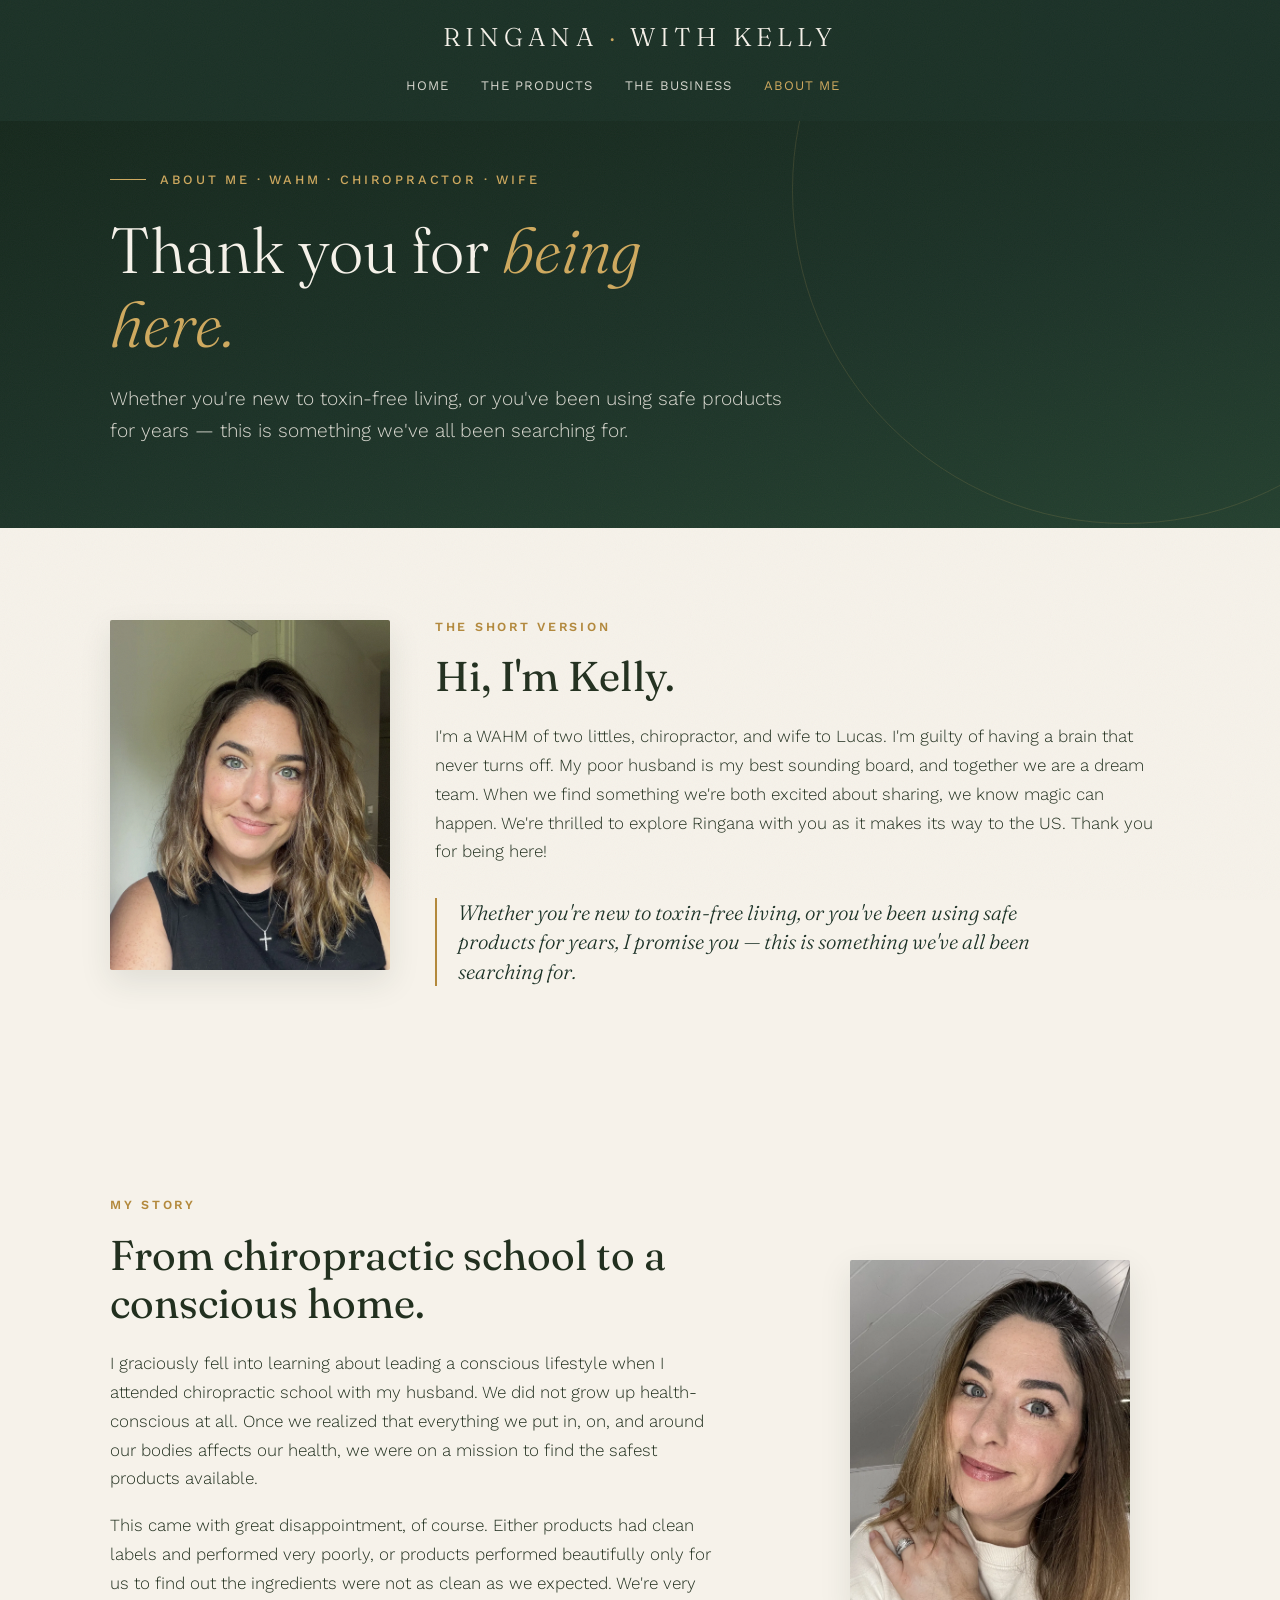
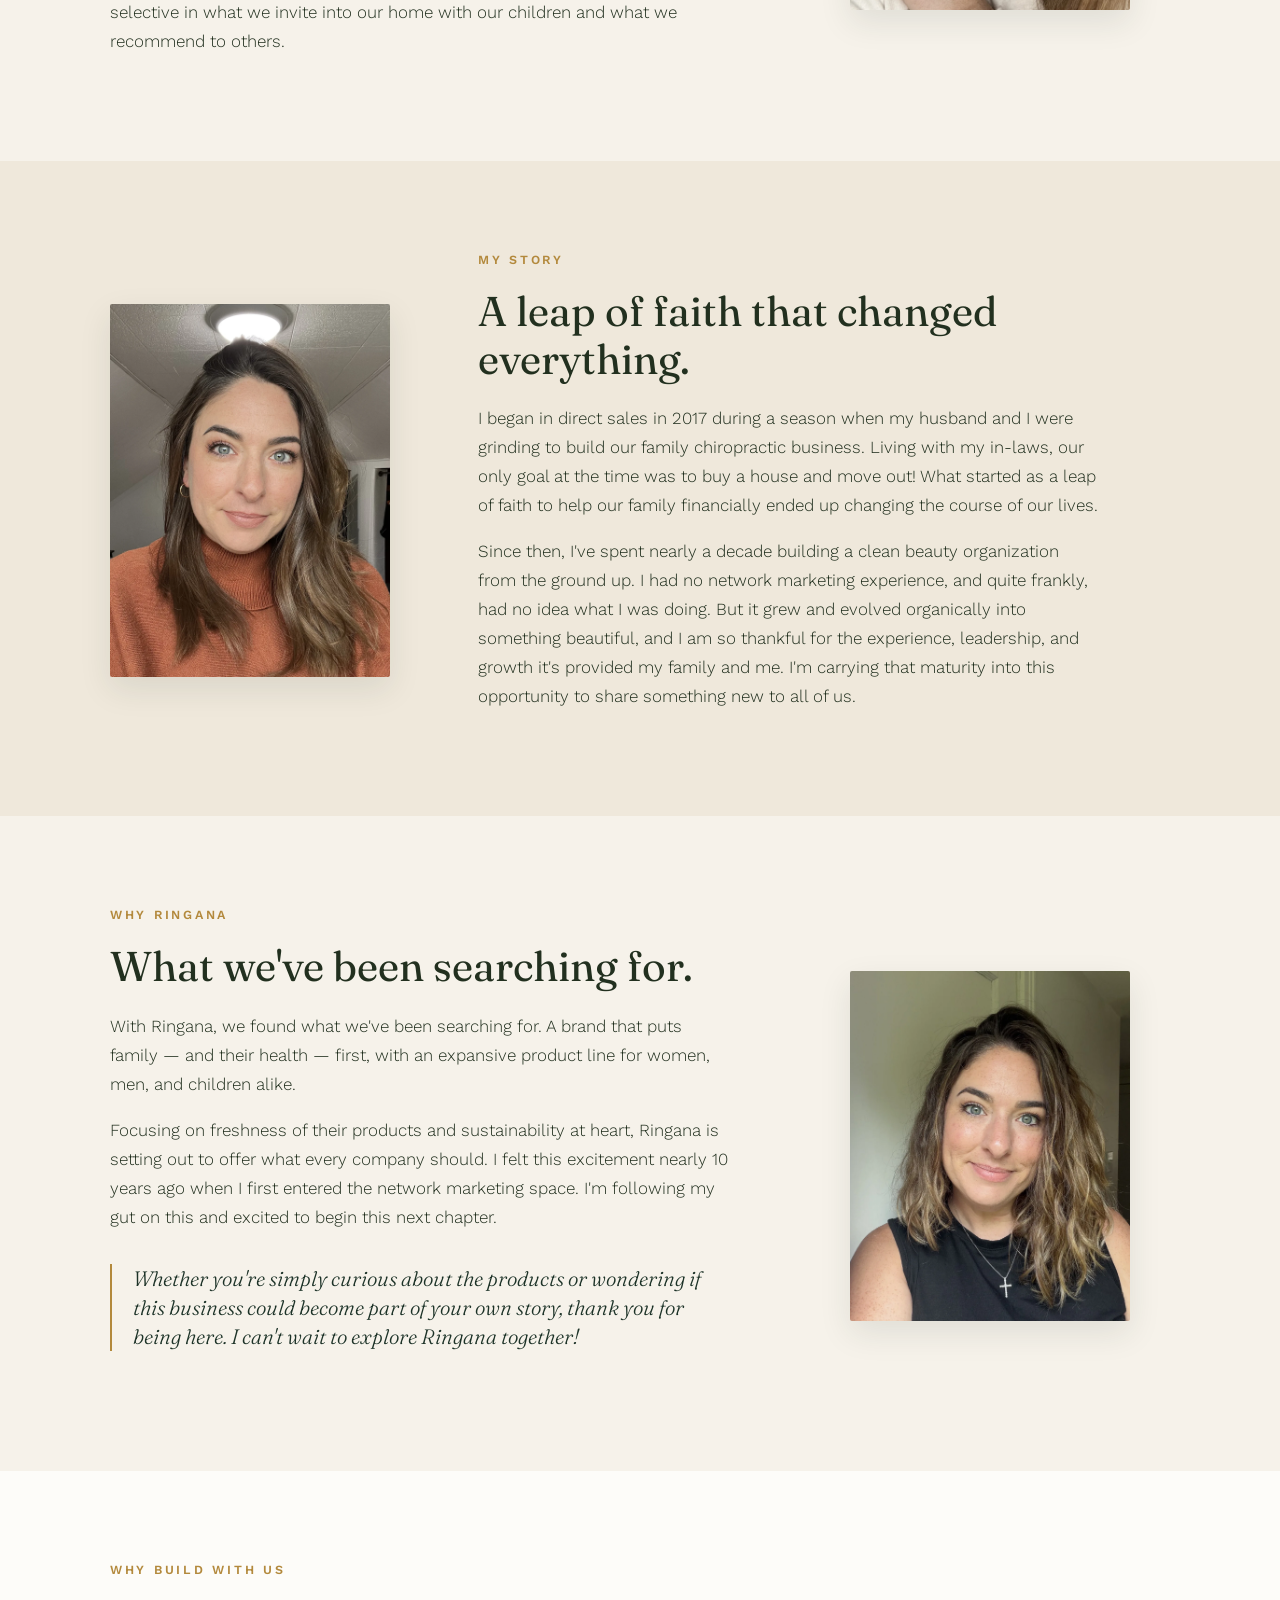
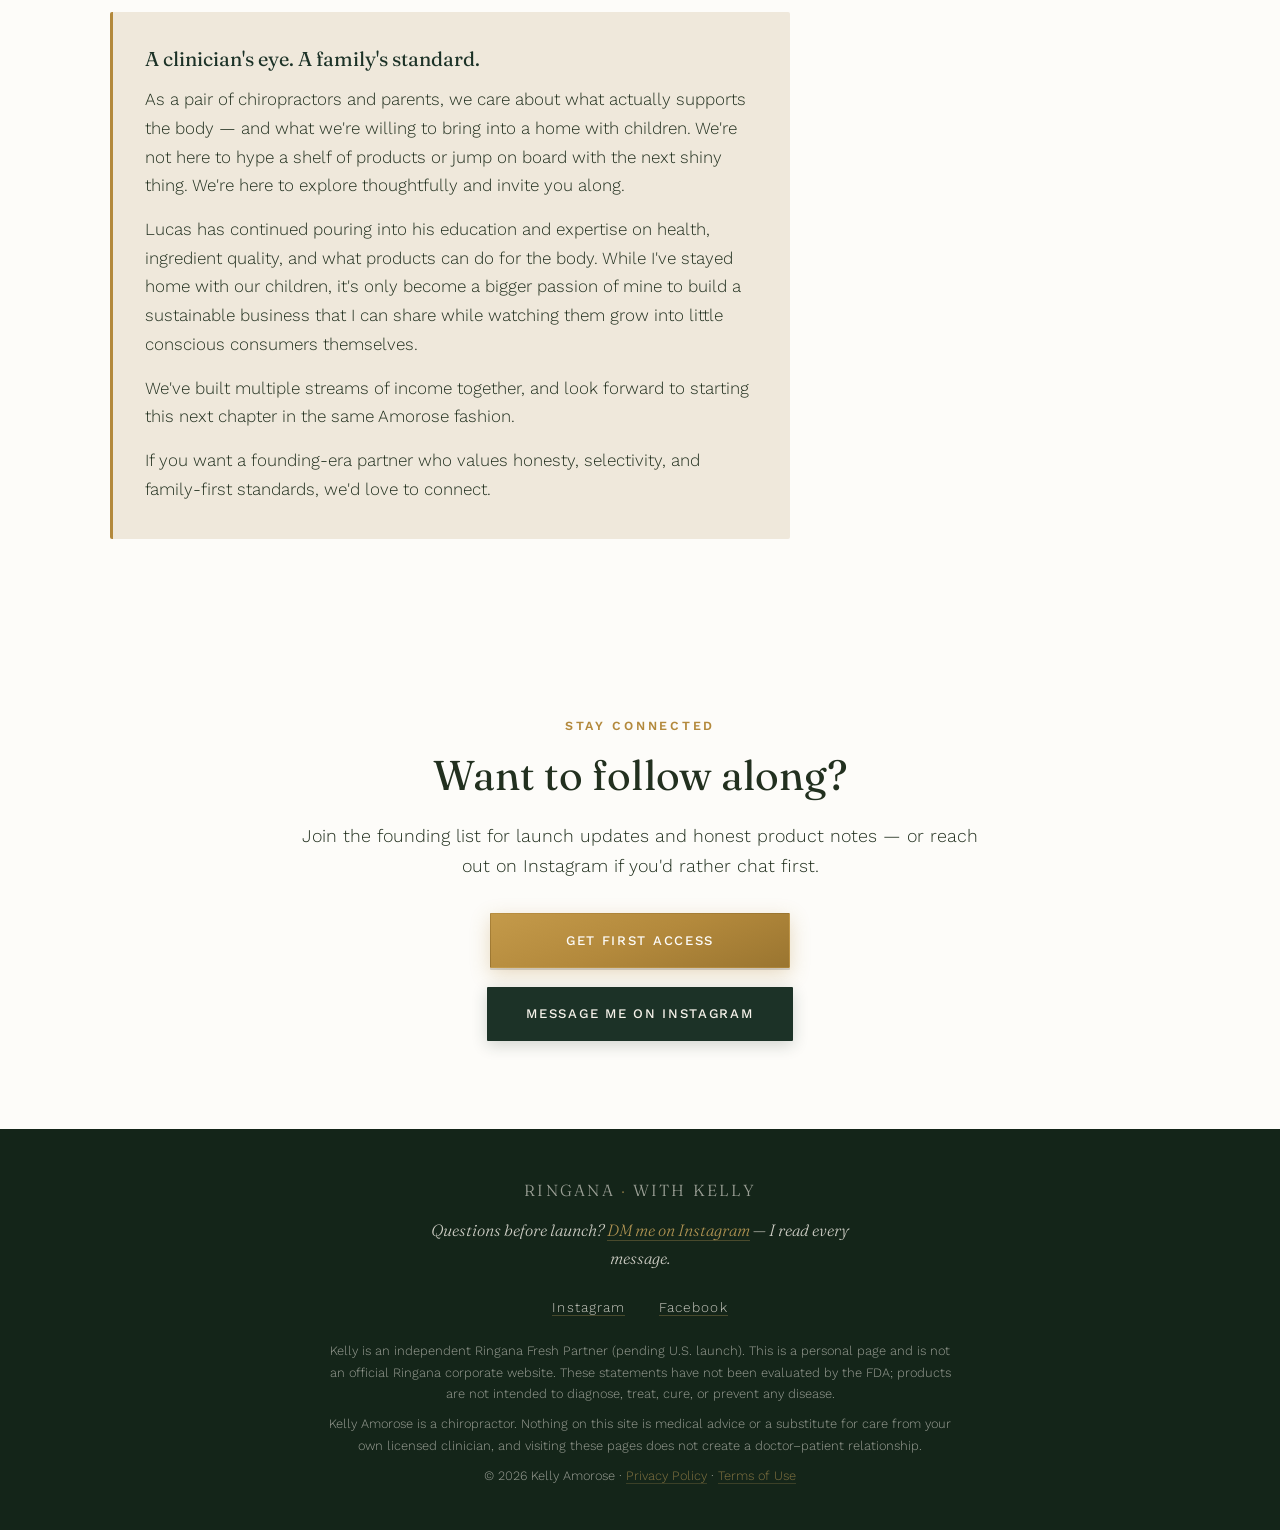
==== about.html @ 7f3ffb0e "Update landing pages — 2026-09-25" ====
<!DOCTYPE html>
<html lang="en">
<head>
<!-- CLIENT:START head -->
<meta charset="UTF-8">
<meta name="viewport" content="width=device-width, initial-scale=1.0">
<title>About Kelly — Ringana with Kelly</title>
<meta name="description" content="Meet Kelly Amorose — WAHM of two littles, chiropractor, and wife to Lucas. Exploring Ringana as it comes to America.">
<meta property="og:type" content="website">
<meta property="og:title" content="About Kelly — Ringana with Kelly">
<meta property="og:description" content="From chiropractic school to a conscious home — why Kelly and Lucas Amorose chose Ringana.">
<meta property="og:image" content="og-image.jpg?v=10">
<meta property="og:image:width" content="1200">
<meta property="og:image:height" content="800">
<meta property="og:locale" content="en_US">
<meta name="twitter:card" content="summary_large_image">
<meta name="twitter:title" content="About Kelly — Ringana with Kelly">
<meta name="twitter:description" content="From chiropractic school to a conscious home — why Kelly and Lucas Amorose chose Ringana.">
<meta name="twitter:image" content="og-image.jpg?v=10">
<link rel="preload" as="image" href="kelly-portrait.webp" type="image/webp">
<meta name="theme-color" content="#1c3227">
<link rel="icon" href="favicon.svg" type="image/svg+xml">
<link rel="preconnect" href="https://fonts.googleapis.com">
<link rel="preconnect" href="https://fonts.gstatic.com" crossorigin>
<link href="https://fonts.googleapis.com/css2?family=Caveat:wght@400;500;600&family=Fraunces:opsz,wght@9..144,300;9..144,400;9..144,500;9..144,600&family=Work+Sans:wght@300;400;500;600&display=swap" rel="stylesheet">
<!-- CLIENT:END head -->
<style>
/* CLIENT:START theme */
:root{
  --pine:#1c3227;
  --pine-deep:#142519;
  --linen:#f6f2ea;
  --linen-warm:#efe8db;
  --brass:#b3893c;
  --brass-light:#cfa95e;
  --sage:#8ea38f;
  --ink:#22301f;
  --white:#fdfcf9;
  --header-expanded:7.5rem;
  --header-offset:7.5rem;
}
/* CLIENT:END theme */
/* CORE:START css */
*{margin:0;padding:0;box-sizing:border-box;}
html{scroll-behavior:smooth;}
body{font-family:'Work Sans',sans-serif;font-weight:300;color:var(--ink);background:var(--linen);line-height:1.7;font-size:17px;-webkit-font-smoothing:antialiased;}
body::before{
  content:'';
  position:fixed;inset:0;
  pointer-events:none;z-index:9998;opacity:.04;
  background-image:url("data:image/svg+xml,%3Csvg viewBox='0 0 200 200' xmlns='http://www.w3.org/2000/svg'%3E%3Cfilter id='n'%3E%3CfeTurbulence type='fractalNoise' baseFrequency='0.85' numOctaves='4' stitchTiles='stitch'/%3E%3C/filter%3E%3Crect width='100%25' height='100%25' filter='url(%23n)'/%3E%3C/svg%3E");
  background-size:180px 180px;
}
body.nav-open{overflow:hidden;}
h1,h2,h3,.serif{font-family:'Fraunces',serif;font-weight:400;line-height:1.15;}
a{color:inherit;}
a:focus-visible,button:focus-visible{outline:2px solid var(--brass-light);outline-offset:3px;}

.site-header{
  position:fixed;top:0;left:0;right:0;z-index:100;
  background:rgba(28,50,39,0.95);
  padding:1.35rem 2rem 1rem;
  transition:padding .35s ease,background .35s ease,box-shadow .35s ease;
}
.site-header.is-scrolled{
  padding:.8rem 2rem;
  background:rgba(20,37,25,.98);
  box-shadow:0 4px 24px rgba(0,0,0,.18);
}
.site-header-inner{
  max-width:1060px;margin:0 auto;
  display:flex;flex-direction:column;align-items:center;gap:.9rem;
  transition:gap .35s ease;
}
.site-header.is-scrolled .site-header-inner{
  flex-direction:row;justify-content:space-between;align-items:center;gap:1.25rem;
}
.site-brand{
  font-family:'Fraunces',serif;
  color:var(--linen);
  font-size:clamp(1.15rem,3vw,1.6rem);
  letter-spacing:.2em;
  text-transform:uppercase;
  text-decoration:none;
  white-space:nowrap;
  line-height:1.2;
  transition:font-size .35s ease,letter-spacing .35s ease;
}
.site-brand span{color:var(--brass-light);}
.site-header.is-scrolled .site-brand{
  font-size:clamp(.82rem,2.2vw,1rem);
  letter-spacing:.14em;
}
.site-nav{
  display:flex;flex-wrap:wrap;align-items:center;justify-content:center;
  gap:1.2rem 2rem;
  transition:gap .35s ease;
}
.site-header.is-scrolled .site-nav{justify-content:flex-end;gap:.85rem 1.15rem;}
.site-nav .nav-about{margin-left:0;transition:margin-left .35s ease;}
.site-header.is-scrolled .site-nav .nav-about{margin-left:.85rem;}
.site-nav a{color:var(--linen);text-decoration:none;font-size:.82rem;letter-spacing:.08em;text-transform:uppercase;font-weight:400;opacity:.85;transition:opacity .2s,color .2s;}
.site-nav a:hover{opacity:1;color:var(--brass-light);}
.site-nav a.active{opacity:1;color:var(--brass-light);}
.nav-cta{border:1px solid var(--brass-light);padding:.45rem 1.15rem;border-radius:2px;color:var(--brass-light) !important;opacity:1 !important;font-size:.78rem;letter-spacing:.08em;text-transform:uppercase;white-space:nowrap;transition:background .2s,color .2s,opacity .35s ease,max-width .35s ease,padding .35s ease,margin .35s ease,border-color .35s ease,visibility 0s;}
.nav-cta:hover{background:var(--brass-light);color:var(--pine) !important;}
.nav-cta-scroll{max-width:0;padding-left:0;padding-right:0;margin-left:0;border-color:transparent;opacity:0;visibility:hidden;overflow:hidden;pointer-events:none;}
.site-header.is-scrolled .nav-cta-scroll{max-width:11rem;padding:.45rem 1.15rem;margin-left:1rem;border-color:var(--brass-light);opacity:1;visibility:visible;pointer-events:auto;}

.page-hero{background:linear-gradient(168deg,var(--pine-deep) 0%,var(--pine) 60%,#24402f 100%);color:var(--linen);padding:calc(var(--header-expanded) + 3rem) 2rem 5rem;position:relative;overflow:hidden;}
.page-hero::after{content:'';position:absolute;right:-14vw;top:-16vh;width:52vw;height:52vw;max-width:700px;max-height:700px;border:1px solid rgba(207,169,94,.16);border-radius:50%;pointer-events:none;}
.page-hero-inner{max-width:1060px;margin:0 auto;position:relative;z-index:2;}
.hero-eyebrow{font-size:.8rem;letter-spacing:.22em;text-transform:uppercase;color:var(--brass-light);font-weight:500;margin-bottom:1.4rem;display:flex;align-items:center;gap:.9rem;}
.hero-eyebrow::before{content:'';width:36px;height:1px;background:var(--brass-light);}
.page-hero h1{font-size:clamp(2.4rem,5.4vw,4rem);font-weight:300;margin-bottom:1.4rem;max-width:16ch;}
.page-hero h1 em{font-style:italic;color:var(--brass-light);}
.page-hero p{font-size:clamp(1.02rem,1.5vw,1.2rem);max-width:56ch;opacity:.88;}

section{padding:5.5rem 2rem;}
.container{max-width:1060px;margin:0 auto;}
.eyebrow{font-size:.78rem;letter-spacing:.22em;text-transform:uppercase;color:var(--brass);font-weight:600;margin-bottom:1rem;}
.section-title{font-size:clamp(1.8rem,3.6vw,2.6rem);font-weight:400;margin-bottom:1.3rem;max-width:24ch;}
.lede{font-size:1.12rem;max-width:62ch;margin-bottom:1.6rem;}

.btn{display:inline-block;padding:.95rem 2.4rem;font-family:'Work Sans',sans-serif;font-size:.82rem;font-weight:500;letter-spacing:.13em;text-transform:uppercase;text-decoration:none;border-radius:1px;transition:transform .22s ease,box-shadow .22s ease,background .22s ease;border:1px solid transparent;cursor:pointer;}
.btn-brass{background:linear-gradient(160deg,#c49a4a 0%,var(--brass) 50%,#9a7530 100%);color:var(--white);box-shadow:0 2px 0 rgba(0,0,0,.14),0 6px 20px rgba(179,137,60,.3);}
.btn-brass:hover{background:linear-gradient(160deg,#d4ad5e 0%,var(--brass-light) 55%,var(--brass) 100%);transform:translateY(-2px);box-shadow:0 3px 0 rgba(0,0,0,.1),0 10px 28px rgba(179,137,60,.38);}
.btn-pine{background:var(--pine);color:var(--linen);box-shadow:0 4px 16px rgba(28,50,39,.2);}
.btn-pine:hover{background:var(--pine-deep);transform:translateY(-2px);}
.btn-row{display:flex;flex-direction:column;align-items:center;gap:1.15rem;margin-top:2rem;}
.btn-row .btn{min-width:min(100%,300px);text-align:center;}

/* Story layout */
.story-intro{display:grid;grid-template-columns:minmax(220px,280px) 1fr;gap:2.8rem;align-items:start;}
.story-intro-copy p{margin-bottom:1.2rem;max-width:62ch;}
.about-photo-wrap{position:relative;max-width:280px;margin-top:.25rem;}
.about-photo{position:relative;aspect-ratio:4/5;max-height:380px;border-radius:2px;overflow:hidden;background:var(--linen-warm);box-shadow:0 12px 32px rgba(28,50,39,.1);}
.about-photo img{width:100%;height:100%;object-fit:cover;display:block;}
.about-photo.portrait img{object-position:50% 18%;}
.about-photo.couple img{object-position:50% 35%;}
.about-photo.family{max-width:340px;max-height:380px;aspect-ratio:3/4;}
.about-photo.family img{object-position:50% 40%;}
.about-photo.celebrate img{object-position:50% 12%;}
.about-photo.personality img{object-position:50% 22%;}
.origin-split{display:grid;grid-template-columns:1fr minmax(220px,320px);gap:3rem;align-items:center;}
.origin-split.reverse{grid-template-columns:minmax(220px,320px) 1fr;}
.pull{font-family:'Fraunces',serif;font-style:italic;font-size:1.3rem;color:var(--pine);border-left:2px solid var(--brass);padding-left:1.3rem;margin:2rem 0;line-height:1.4;max-width:48ch;}

/* Chapters */
.chapters{background:var(--linen-warm);padding-bottom:5rem;}
.chapter{display:grid;grid-template-columns:120px 1fr;gap:2rem;padding:2.4rem 0;border-top:1px solid #ddd5c5;align-items:start;}
.chapter:first-child{border-top:none;padding-top:0;}
.chapter-num{font-family:'Fraunces',serif;font-size:2.4rem;color:var(--brass);line-height:1;opacity:.7;}
.chapter h3{font-size:1.25rem;margin-bottom:.6rem;}
.chapter p{font-size:.98rem;max-width:58ch;margin-bottom:.8rem;}
.chapter-next{
  padding-bottom:.6rem;
  align-items:stretch;
}
.chapter-next-body{
  display:grid;
  grid-template-columns:minmax(0,1.05fr) minmax(240px,340px);
  gap:clamp(1.6rem,4vw,3.2rem);
  align-items:start;
}
.chapter-next-copy{
  padding-top:.15rem;
}
.chapter-next-copy h3{margin-bottom:.75rem;}
.chapter-next-copy p{
  margin-bottom:0;
  max-width:40ch;
  line-height:1.65;
}
.chapter-next-photo{
  position:relative;
  margin:0;
  justify-self:end;
  width:100%;
  max-width:340px;
}
.chapter-next-photo::before{
  content:"";
  position:absolute;
  inset:14px -14px -14px 14px;
  border:1px solid var(--brass);
  opacity:.42;
  pointer-events:none;
  z-index:0;
}
.chapter-next-photo .about-photo{
  position:relative;
  z-index:1;
  max-height:none;
  aspect-ratio:3/4;
  width:100%;
  margin:0;
  box-shadow:0 20px 48px rgba(28,50,39,.14);
}
@media (min-width:881px){
  .chapter-next{
    grid-template-columns:100px 1fr;
  }
}

/* Origin + health journey */
.origin p{margin-bottom:1.1rem;max-width:62ch;}

/* Right fit */
.right-fit{background:var(--pine);color:var(--linen);}
.right-fit .eyebrow{color:var(--brass-light);}
.right-fit .section-title{color:var(--linen);max-width:28ch;}
.right-fit .lede{opacity:.9;}
.fit-grid{display:grid;grid-template-columns:1.1fr .9fr;gap:3rem;margin-top:2.5rem;align-items:start;}
.fit-callout{
  border-left:3px solid var(--brass-light);
  padding:0 0 0 2rem;
  font-family:'Fraunces',serif;
  font-style:italic;
  font-size:1.35rem;
  line-height:1.45;
  color:var(--brass-light);
}
.fit-list p{margin-bottom:1rem;opacity:.9;max-width:52ch;}
.fit-list p:last-child{margin-bottom:0;}

/* Why build */
.why-build{background:var(--white);}
.why-partner{
  margin-top:2rem;
  padding:2.2rem 2rem;
  background:var(--linen-warm);
  border-left:3px solid var(--brass);
  border-radius:2px;
  max-width:68ch;
}
.why-partner h3{font-size:1.25rem;margin-bottom:.9rem;color:var(--pine);}
.why-partner p{margin-bottom:.9rem;max-width:62ch;}
.why-partner p:last-child{margin-bottom:0;}

/* CTA */
.cta-band{background:var(--white);text-align:center;}
.cta-band .section-title{margin-left:auto;margin-right:auto;}
.cta-band .lede{margin-left:auto;margin-right:auto;}

/* Letter modal */
.connect-modal{position:fixed;inset:0;z-index:10000;display:flex;align-items:center;justify-content:center;padding:1.4rem;opacity:0;visibility:hidden;pointer-events:none;transition:opacity .25s ease,visibility .25s ease;}
.connect-modal.open{opacity:1;visibility:visible;pointer-events:auto;}
.connect-modal-backdrop{position:absolute;inset:0;background:rgba(20,37,25,.65);}
.connect-modal-panel.letter-panel{position:relative;z-index:2;width:min(100%,560px);max-height:min(92dvh,820px);overflow:auto;background:transparent;border:none;box-shadow:none;padding:0;}
.connect-modal-close{position:absolute;top:.6rem;right:.8rem;z-index:3;background:rgba(255,255,255,.7);border:1px solid #e3d9c8;border-radius:50%;font-size:1.5rem;line-height:1;color:var(--pine);cursor:pointer;width:2.2rem;height:2.2rem;display:flex;align-items:center;justify-content:center;}
.letter-paper{background:linear-gradient(175deg,#fffcf7 0%,#f8f3ea 100%);border:1px solid #e3d9c8;border-radius:2px;padding:2.8rem 2.6rem 2.4rem;box-shadow:0 24px 60px rgba(28,50,39,.24),inset 0 1px 0 rgba(255,255,255,.85);position:relative;}
.letter-paper::before{content:'';position:absolute;inset:0;background-image:url("data:image/svg+xml,%3Csvg viewBox='0 0 200 200' xmlns='http://www.w3.org/2000/svg'%3E%3Cfilter id='n'%3E%3CfeTurbulence type='fractalNoise' baseFrequency='0.9' numOctaves='4' stitchTiles='stitch'/%3E%3C/filter%3E%3Crect width='100%25' height='100%25' filter='url(%23n)'/%3E%3C/svg%3E");opacity:.05;pointer-events:none;border-radius:2px;}
.letter-head,.letter-body-copy,.letter-form,.letter-sign,.modal-fine{position:relative;z-index:1;}
.letter-name{width:100%;margin:0 0 .75rem;}
.letter-name-input{
  width:100%;
  box-sizing:border-box;
  font-family:'Work Sans',sans-serif;
  background:#fffcf7;
  border:1px solid rgba(28,50,39,.18);
  color:var(--ink);
  padding:.85rem 1rem;
  font-size:.95rem;
  border-radius:1px;
}
.letter-name-input:focus{
  outline:2px solid var(--brass);
  outline-offset:1px;
  border-color:var(--brass);
}
.letter-interest-label{
  display:block;
  font-family:'Work Sans',sans-serif;
  font-size:.72rem;
  letter-spacing:.14em;
  text-transform:uppercase;
  color:rgba(12,14,13,.55);
  margin:0 0 .4rem;
}
.letter-interest-error{
  font-family:'Work Sans',sans-serif;
  font-size:.82rem;
  color:#9b3b3b;
  margin:.4rem 0 0;
}

/* fs-submit-visible */
.connect-modal-panel.letter-panel{
  -webkit-overflow-scrolling:touch;
  scroll-padding-bottom:6rem;
}
#fd-form-modal [class*="__content"],
#fd-form-modal [class*="__fields"],
#fd-form-modal [class*="__footer"]{
  display:flex !important;
  flex-direction:column !important;
  width:100% !important;
  max-width:100% !important;
}
#fd-form-modal [class*="__footer"],
#fd-form-modal [class*="__button"],
#fd-form-modal button.fd-btn,
#kit-form-modal .formkit-submit,
#kit-form-modal [data-element="submit"]{
  display:block !important;
  visibility:visible !important;
  opacity:1 !important;
  width:100% !important;
  max-width:100% !important;
  box-sizing:border-box !important;
  margin-top:.65rem !important;
}
@media (max-width:720px){
  .connect-modal{padding:.7rem .7rem max(.7rem, env(safe-area-inset-bottom));align-items:flex-start;}
  .connect-modal-panel.letter-panel{max-height:96dvh;}
  .letter-paper{padding:1.5rem 1.15rem 1.25rem;}
  .letter-salutation{font-size:2rem;margin-bottom:.35rem;}
  .letter-body-copy p{font-size:1.2rem;margin-bottom:.7rem;}
}
@media (max-height:740px){
  .letter-body-copy p{margin-bottom:.45rem;}
  .letter-sign{margin-top:.8rem;}
}
.letter-form{margin-top:.4rem;}
.letter-form .formkit-form{margin:0 auto !important;max-width:100% !important;background:transparent !important;border:none !important;box-shadow:none !important;}
.letter-form .formkit-background{display:none !important;}
.letter-form .formkit-header,.letter-form .formkit-subheader,.letter-form .formkit-guarantee{display:none !important;}
.letter-form [data-style=minimal]{padding:0 !important;}
.letter-form input,.letter-form textarea,.letter-form select,.letter-form button{font-family:'Work Sans',sans-serif !important;}
.letter-salutation{font-family:'Caveat',cursive;font-size:2.4rem;font-weight:500;margin-bottom:.6rem;color:var(--pine);line-height:1.1;transform:rotate(-.8deg);transform-origin:left center;}
.letter-body-copy p{font-family:'Caveat',cursive;font-size:1.45rem;line-height:1.55;margin-bottom:1.2rem;max-width:48ch;color:var(--ink);}
.letter-sign{font-family:'Caveat',cursive;margin-top:1.4rem;color:var(--pine);font-size:1.75rem;font-weight:500;transform:rotate(-1.2deg);transform-origin:left center;}
.modal-fine{font-size:.75rem;opacity:.55;margin-top:1.2rem;text-align:left;}

footer{
  background:var(--pine-deep);
  color:var(--linen);
  padding:3rem 2rem 2.2rem;
  text-align:center;
}
.foot-brand{
  font-family:'Fraunces',serif;
  letter-spacing:.14em;
  text-transform:uppercase;
  font-size:1rem;
  margin-bottom:.8rem;
}
.foot-brand span{color:var(--brass-light);}
.foot-cta{
  font-family:'Fraunces',serif;
  font-style:italic;
  font-size:1.02rem;
  opacity:.82;
  margin-bottom:1.1rem;
  max-width:48ch;
  margin-left:auto;
  margin-right:auto;
}
footer a{color:var(--brass-light);text-decoration:none;border-bottom:1px solid rgba(207,169,94,.35);}
footer a:hover{opacity:1;border-bottom-color:var(--brass-light);}
footer p{font-size:.8rem;opacity:.6;max-width:70ch;margin:0 auto .5rem;}
.foot-social{margin:1.2rem 0;}
.foot-social a{color:var(--linen);text-decoration:none;font-size:.85rem;letter-spacing:.08em;margin:0 .9rem;opacity:.8;}
.foot-social a:hover{opacity:1;color:var(--brass-light);}

.reveal{opacity:0;transform:translateY(22px);transition:opacity .7s ease,transform .7s ease;}
.reveal.visible{opacity:1;transform:none;}
@media (prefers-reduced-motion:reduce){html{scroll-behavior:auto;}.reveal{opacity:1;transform:none;transition:none;}}

@media (max-width:880px){
  .site-header{padding:1rem .9rem .9rem;}
  .site-header.is-scrolled{padding:.85rem .9rem;}
  .site-header.is-scrolled .site-header-inner{
    flex-direction:column;
    align-items:center;
    gap:.65rem;
  }
  .site-brand{font-size:1.02rem;letter-spacing:.12em;text-align:center;width:100%;padding-right:.12em;}
  .site-header.is-scrolled .site-brand{font-size:.92rem;letter-spacing:.1em;width:100%;}
  .site-nav{gap:.15rem .2rem;justify-content:center;width:100%;}
  .site-header.is-scrolled .site-nav{justify-content:center;gap:.15rem .2rem;width:100%;}
  .site-nav a{
    font-size:.68rem;
    letter-spacing:.06em;
    padding:.55rem .7rem;
    opacity:.95;
  }
  .site-header.is-scrolled .site-nav .nav-about{margin-left:0;}
  .nav-cta{padding:.6rem 1.05rem;font-size:.68rem;letter-spacing:.07em;}
  .site-header.is-scrolled .nav-cta-scroll{
    max-width:14rem;
    padding:.6rem 1.05rem;
    margin-left:0;
    margin-top:.1rem;
    font-size:.68rem;
  }
  .story-intro,.fit-grid,.origin-split,.origin-split.reverse{grid-template-columns:1fr;gap:2.4rem;}
  .about-photo-wrap{max-width:min(100%,300px);margin:0 auto;}
  .chapter{grid-template-columns:72px 1fr;gap:1.2rem;}
  .chapter-next-body{
    grid-template-columns:minmax(0,1fr) minmax(140px,40%);
    gap:1.2rem;
    align-items:start;
  }
  .chapter-next-photo{
    max-width:none;
  }
  .chapter-next-photo::before{
    inset:8px -8px -8px 8px;
  }
}
@media (max-width:640px){
  section{padding:4rem 1.4rem;}
  .page-hero{padding:calc(var(--header-expanded) + 2rem) 1.4rem 3.6rem;}
  .site-header{padding:.95rem .85rem .85rem;}
  .site-nav a{font-size:.66rem;padding:.55rem .55rem;}
  .chapter-next{
    grid-template-columns:56px 1fr;
    gap:1rem;
  }
  .chapter-next-body{
    grid-template-columns:minmax(0,1fr) minmax(120px,44%);
    gap:1rem;
  }
  .chapter-next-copy h3{font-size:1.1rem;}
  .chapter-next-copy p{font-size:.92rem;max-width:none;}
  .chapter-next-photo::before{
    inset:6px -6px -6px 6px;
  }
}
footer .foot-copy a,footer .foot-legal a{color:var(--brass-light);text-decoration:none;border-bottom:1px solid rgba(207,169,94,.35);}
footer .foot-copy a:hover,footer .foot-legal a:hover{border-bottom-color:var(--brass-light);}
footer .foot-legal{max-width:78ch;}
.letter-join-consent{display:flex;align-items:flex-start;gap:.55rem;margin:.15rem 0 0;font-size:.78rem;line-height:1.45;opacity:.78;text-align:left;font-family:'Work Sans',system-ui,sans-serif;}
.letter-join-consent input{margin-top:.2rem;flex:0 0 auto;}
.letter-join-consent a{color:var(--brass);text-decoration:underline;}
/* CORE:END css */
</style>
</head>
<body>

<!-- CLIENT:START site-header -->
<header class="site-header" id="siteHeader">
  <div class="site-header-inner">
    <a href="index.html" class="site-brand">Ringana <span>·</span> with Kelly</a>
    <nav class="site-nav" aria-label="Primary">
      <a href="index.html">Home</a>
      <a href="products.html">The Products</a>
      <a href="business.html">The Business</a>
      <a href="about.html" class="nav-about active">About Me</a>
      <a href="#" class="nav-cta nav-cta-scroll" data-open-connect>Get First Access</a>
    </nav>
  </div>
</header>
<!-- CLIENT:END site-header -->
<!-- CLIENT:START page-about -->

<header class="page-hero">
  <div class="page-hero-inner">
    <div class="hero-eyebrow">About Me · WAHM · Chiropractor · Wife</div>
    <h1>Thank you for <em>being here.</em></h1>
    <p>Whether you're new to toxin-free living, or you've been using safe products for years — this is something we've all been searching for.</p>
  </div>
</header>

<section>
  <div class="container">
    <div class="story-intro reveal">
      <div class="about-photo-wrap">
        <div class="about-photo portrait">
          <img src="kelly-portrait.webp" alt="Dr. Kelly Amorose" fetchpriority="high" decoding="async" width="1200" height="1600">
        </div>
      </div>
      <div>
        <p class="eyebrow">The Short Version</p>
        <h2 class="section-title">Hi, I'm Kelly.</h2>
        <p>I'm a WAHM of two littles, chiropractor, and wife to Lucas. I'm guilty of having a brain that never turns off. My poor husband is my best sounding board, and together we are a dream team. When we find something we're both excited about sharing, we know magic can happen. We're thrilled to explore Ringana with you as it makes its way to the US. Thank you for being here!</p>
        <div class="pull">Whether you're new to toxin-free living, or you've been using safe products for years, I promise you — this is something we've all been searching for.</div>
      </div>
    </div>
  </div>
</section>

<section class="origin">
  <div class="container">
    <div class="origin-split reveal">
      <div>
        <p class="eyebrow">My Story</p>
        <h2 class="section-title">From chiropractic school to a conscious home.</h2>
        <p>I graciously fell into learning about leading a conscious lifestyle when I attended chiropractic school with my husband. We did not grow up health-conscious at all. Once we realized that everything we put in, on, and around our bodies affects our health, we were on a mission to find the safest products available.</p>
        <p>This came with great disappointment, of course. Either products had clean labels and performed very poorly, or products performed beautifully only for us to find out the ingredients were not as clean as we expected. We're very selective in what we invite into our home with our children and what we recommend to others.</p>
      </div>
      <div class="about-photo-wrap">
        <div class="about-photo couple">
          <img src="kelly-portrait-alt.webp" alt="Kelly Amorose" loading="lazy" decoding="async" width="1200" height="1600">
        </div>
      </div>
    </div>
  </div>
</section>

<section class="origin" style="background:var(--linen-warm);">
  <div class="container">
    <div class="origin-split reverse reveal">
      <div class="about-photo-wrap">
        <div class="about-photo family">
          <img src="kelly-portrait-warm.webp" alt="Kelly Amorose smiling" loading="lazy" decoding="async" width="1200" height="1600">
        </div>
      </div>
      <div>
        <p class="eyebrow">My Story</p>
        <h2 class="section-title">A leap of faith that changed everything.</h2>
        <p>I began in direct sales in 2017 during a season when my husband and I were grinding to build our family chiropractic business. Living with my in-laws, our only goal at the time was to buy a house and move out! What started as a leap of faith to help our family financially ended up changing the course of our lives.</p>
        <p>Since then, I've spent nearly a decade building a clean beauty organization from the ground up. I had no network marketing experience, and quite frankly, had no idea what I was doing. But it grew and evolved organically into something beautiful, and I am so thankful for the experience, leadership, and growth it's provided my family and me. I'm carrying that maturity into this opportunity to share something new to all of us.</p>
      </div>
    </div>
  </div>
</section>

<section class="origin">
  <div class="container">
    <div class="origin-split reveal">
      <div>
        <p class="eyebrow">Why Ringana</p>
        <h2 class="section-title">What we've been searching for.</h2>
        <p>With Ringana, we found what we've been searching for. A brand that puts family — and their health — first, with an expansive product line for women, men, and children alike.</p>
        <p>Focusing on freshness of their products and sustainability at heart, Ringana is setting out to offer what every company should. I felt this excitement nearly 10 years ago when I first entered the network marketing space. I'm following my gut on this and excited to begin this next chapter.</p>
        <div class="pull">Whether you're simply curious about the products or wondering if this business could become part of your own story, thank you for being here. I can't wait to explore Ringana together!</div>
      </div>
      <div class="about-photo-wrap">
        <div class="about-photo couple">
          <img src="kelly-portrait.webp" alt="Dr. Kelly Amorose" loading="lazy" decoding="async" width="1200" height="1600">
        </div>
      </div>
    </div>
  </div>
</section>

<section class="why-build">
  <div class="container reveal">
    <p class="eyebrow">Why Build With Us</p>
    <div class="why-partner">
      <h3>A clinician's eye. A family's standard.</h3>
      <p>As a pair of chiropractors and parents, we care about what actually supports the body — and what we're willing to bring into a home with children. We're not here to hype a shelf of products or jump on board with the next shiny thing. We're here to explore thoughtfully and invite you along.</p>
      <p>Lucas has continued pouring into his education and expertise on health, ingredient quality, and what products can do for the body. While I've stayed home with our children, it's only become a bigger passion of mine to build a sustainable business that I can share while watching them grow into little conscious consumers themselves.</p>
      <p>We've built multiple streams of income together, and look forward to starting this next chapter in the same Amorose fashion.</p>
      <p>If you want a founding-era partner who values honesty, selectivity, and family-first standards, we'd love to connect.</p>
    </div>
  </div>
</section>

<section class="cta-band">
  <div class="container reveal">
    <p class="eyebrow">Stay Connected</p>
    <h2 class="section-title">Want to follow along?</h2>
    <p class="lede">Join the founding list for launch updates and honest product notes — or reach out on Instagram if you'd rather chat first.</p>
    <div class="btn-row">
      <a href="#" class="btn btn-brass" data-open-connect>Get First Access</a>
      <a href="https://www.instagram.com/dr_kelly_amorose" class="btn btn-pine" target="_blank" rel="noopener">Message Me on Instagram</a>
    </div>
  </div>
</section>

<!-- CLIENT:END page-about -->
<!-- CLIENT:START connect-modal -->
<div class="connect-modal" id="connectModal" aria-hidden="true" role="dialog" aria-labelledby="connectModalTitle">
  <div class="connect-modal-backdrop" data-close-connect></div>
  <div class="connect-modal-panel letter-panel">
    <button class="connect-modal-close" type="button" aria-label="Close" data-close-connect>&times;</button>
    <div class="letter-paper">
      <header class="letter-head">
        <h2 id="connectModalTitle" class="letter-salutation">friend,</h2>
      </header>
      <div class="letter-body-copy">
        <p>I'll personally email you when Ringana arrives in America — launch updates, my honest first impressions, and first access if you want to build alongside me.</p>
      </div>
      <div class="letter-name" data-fs-lead-name>
      <label class="letter-interest-label" for="fs-lead-name">Your name</label>
      <input type="text" id="fs-lead-name" class="letter-name-input" name="fs-name" autocomplete="name" maxlength="80" placeholder="First and last name">
      <p class="letter-interest-error" id="fs-name-error" hidden>Please enter your name.</p>
      </div>
      <div class="letter-form" id="kit-form-modal">
        <script async data-uid="df86f42a40" src="https://dr-kelly-amorose.kit.com/df86f42a40/index.js"></script>
      </div>
      <p class="letter-sign">— Kelly</p>
      <p class="modal-fine">No spam, ever. Just the good stuff, and only until you say otherwise.</p>
    </div>
  </div>
</div>
<!-- CLIENT:END connect-modal -->

<!-- CLIENT:START footer -->
<footer>
  <p class="foot-brand">Ringana <span>·</span> with Kelly</p>
  <p class="foot-cta">Questions before launch? <a href="https://www.instagram.com/dr_kelly_amorose" target="_blank" rel="noopener">DM me on Instagram</a> — I read every message.</p>
  <div class="foot-social">
    <a href="https://www.instagram.com/dr_kelly_amorose" target="_blank" rel="noopener">Instagram</a>
    <a href="https://www.facebook.com/share/1JWpixRpPW/?mibextid=wwXIfr" target="_blank" rel="noopener">Facebook</a>
  </div>
  <p class="foot-legal">Kelly is an independent Ringana Fresh Partner (pending U.S. launch). This is a personal page and is not an official Ringana corporate website. These statements have not been evaluated by the FDA; products are not intended to diagnose, treat, cure, or prevent any disease.</p>
  <p class="foot-legal foot-medical">Kelly Amorose is a chiropractor. Nothing on this site is medical advice or a substitute for care from your own licensed clinician, and visiting these pages does not create a doctor–patient relationship.</p>
  <p class="foot-copy">&copy; 2026 Kelly Amorose · <a href="privacy.html">Privacy Policy</a> · <a href="terms.html">Terms of Use</a></p>
</footer>
<!-- CLIENT:END footer -->

<script>
/* CORE:START js */
const siteHeader=document.getElementById('siteHeader');
let headerTicking=false;

function measureExpandedHeader(){
  if(!siteHeader)return;
  const wasScrolled=siteHeader.classList.contains('is-scrolled');
  siteHeader.classList.remove('is-scrolled');
  document.documentElement.style.setProperty('--header-expanded',siteHeader.offsetHeight+'px');
  if(wasScrolled)siteHeader.classList.add('is-scrolled');
  document.documentElement.style.setProperty('--header-offset',siteHeader.offsetHeight+'px');
}

function updateSiteHeader(){
  if(!siteHeader)return;
  const y=window.scrollY;
  if(siteHeader.classList.contains('is-scrolled')){
    if(y<32)siteHeader.classList.remove('is-scrolled');
  }else if(y>72){
    siteHeader.classList.add('is-scrolled');
  }
  document.documentElement.style.setProperty('--header-offset',siteHeader.offsetHeight+'px');
}

measureExpandedHeader();
window.addEventListener('resize',measureExpandedHeader);
window.addEventListener('scroll',()=>{
  if(headerTicking)return;
  headerTicking=true;
  requestAnimationFrame(()=>{
    updateSiteHeader();
    headerTicking=false;
  });
},{passive:true});

const io=new IntersectionObserver(entries=>{entries.forEach(e=>{if(e.isIntersecting){e.target.classList.add('visible');io.unobserve(e.target);}});},{threshold:0.12});
document.querySelectorAll('.reveal').forEach(el=>io.observe(el));
/* CORE:END js */
/* CLIENT:START js-optin */
const connectModal=document.getElementById('connectModal');
function setConnectOpen(open){
  if(!connectModal)return;
  connectModal.classList.toggle('open',open);
  connectModal.setAttribute('aria-hidden',open?'false':'true');
  document.body.classList.toggle('nav-open',open);
}
document.querySelectorAll('[data-open-connect]').forEach(el=>{
  el.addEventListener('click',e=>{e.preventDefault();setConnectOpen(true);});
});
connectModal?.querySelectorAll('[data-close-connect]').forEach(el=>{
  el.addEventListener('click',()=>setConnectOpen(false));
});
document.addEventListener('keydown',e=>{
  if(e.key==='Escape'&&connectModal?.classList.contains('open'))setConnectOpen(false);
});
window.FS_SITE_LEAD={slug:"kelly-amorose",root:"#kit-form-modal"};
(function(){function go(){try{window.FSSiteLead&&window.FSSiteLead.watch(window.FS_SITE_LEAD)}catch(e){}}if(window.FSSiteLead){go();return;}var s=document.createElement('script');s.src='site-lead-bridge.js';s.async=true;s.onload=go;s.onerror=function(){};document.head.appendChild(s);})();
/* CLIENT:END js-optin */
</script>
</body>
</html>
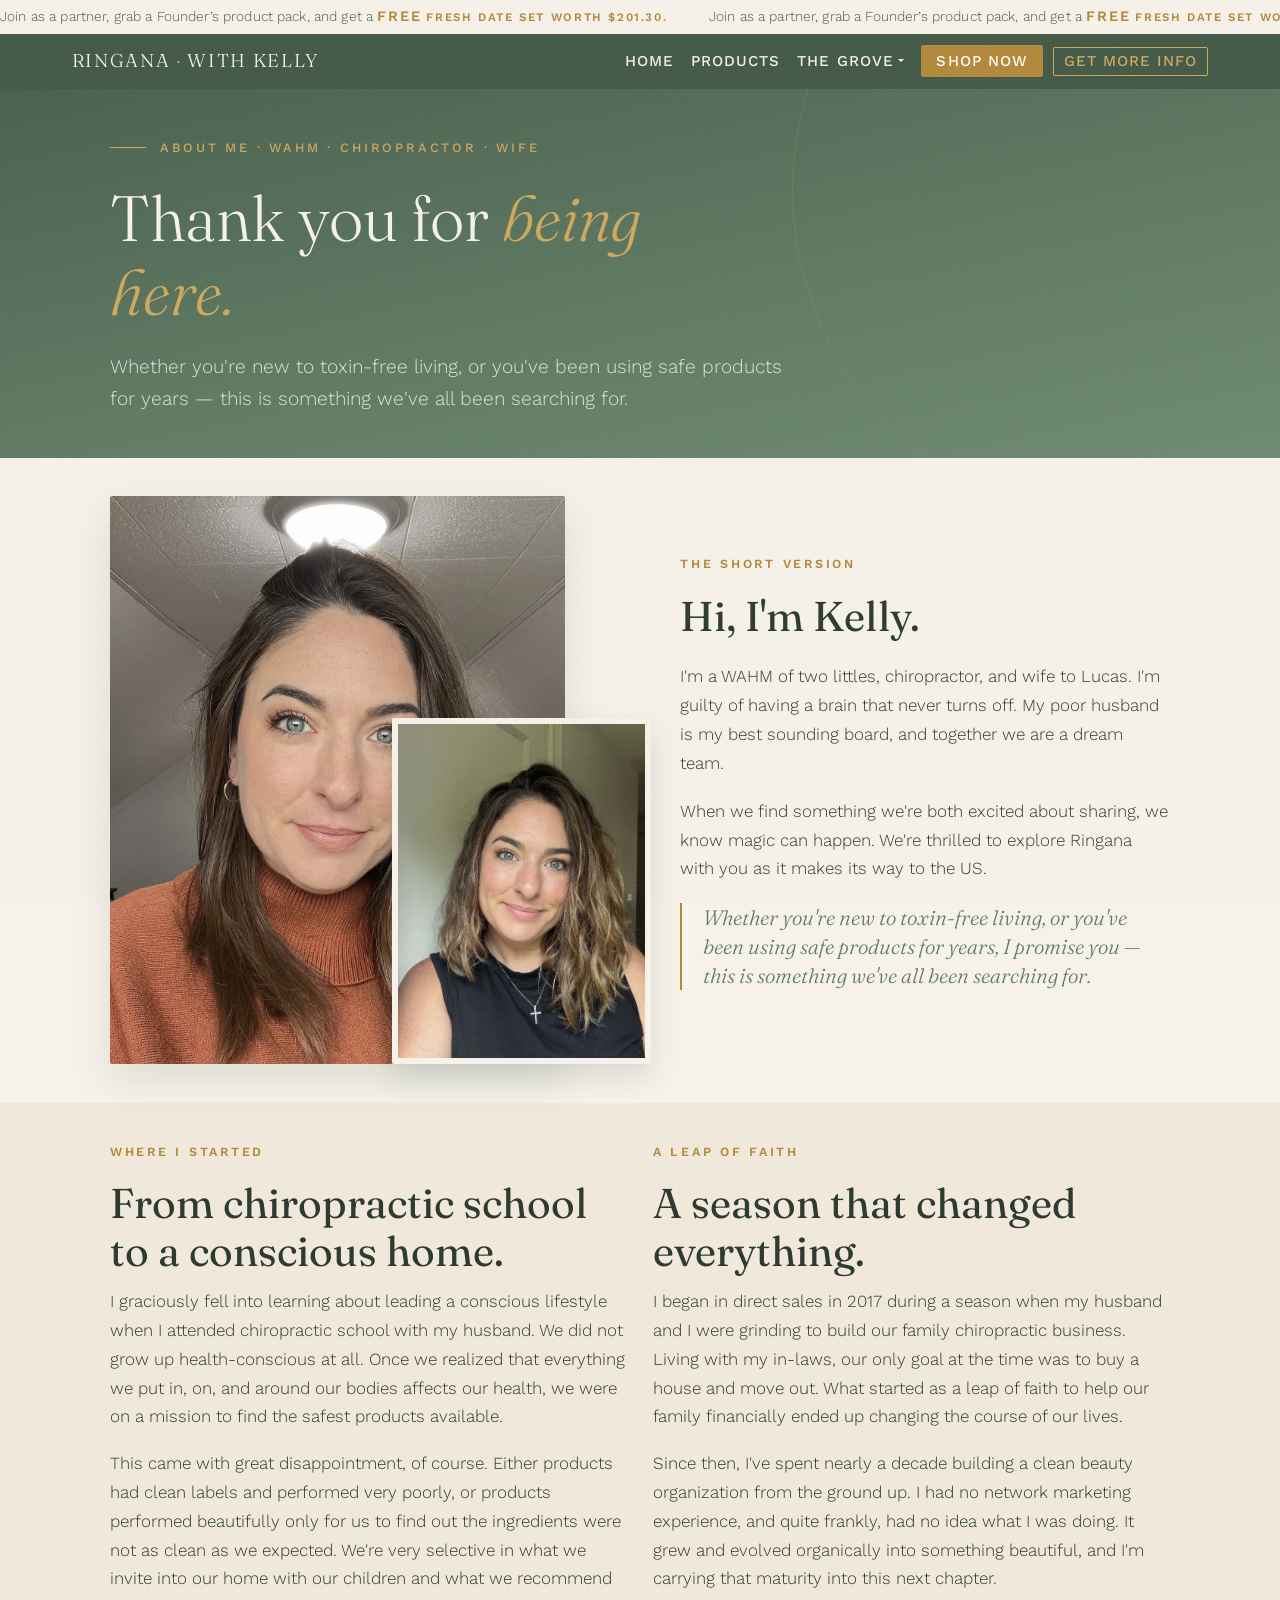
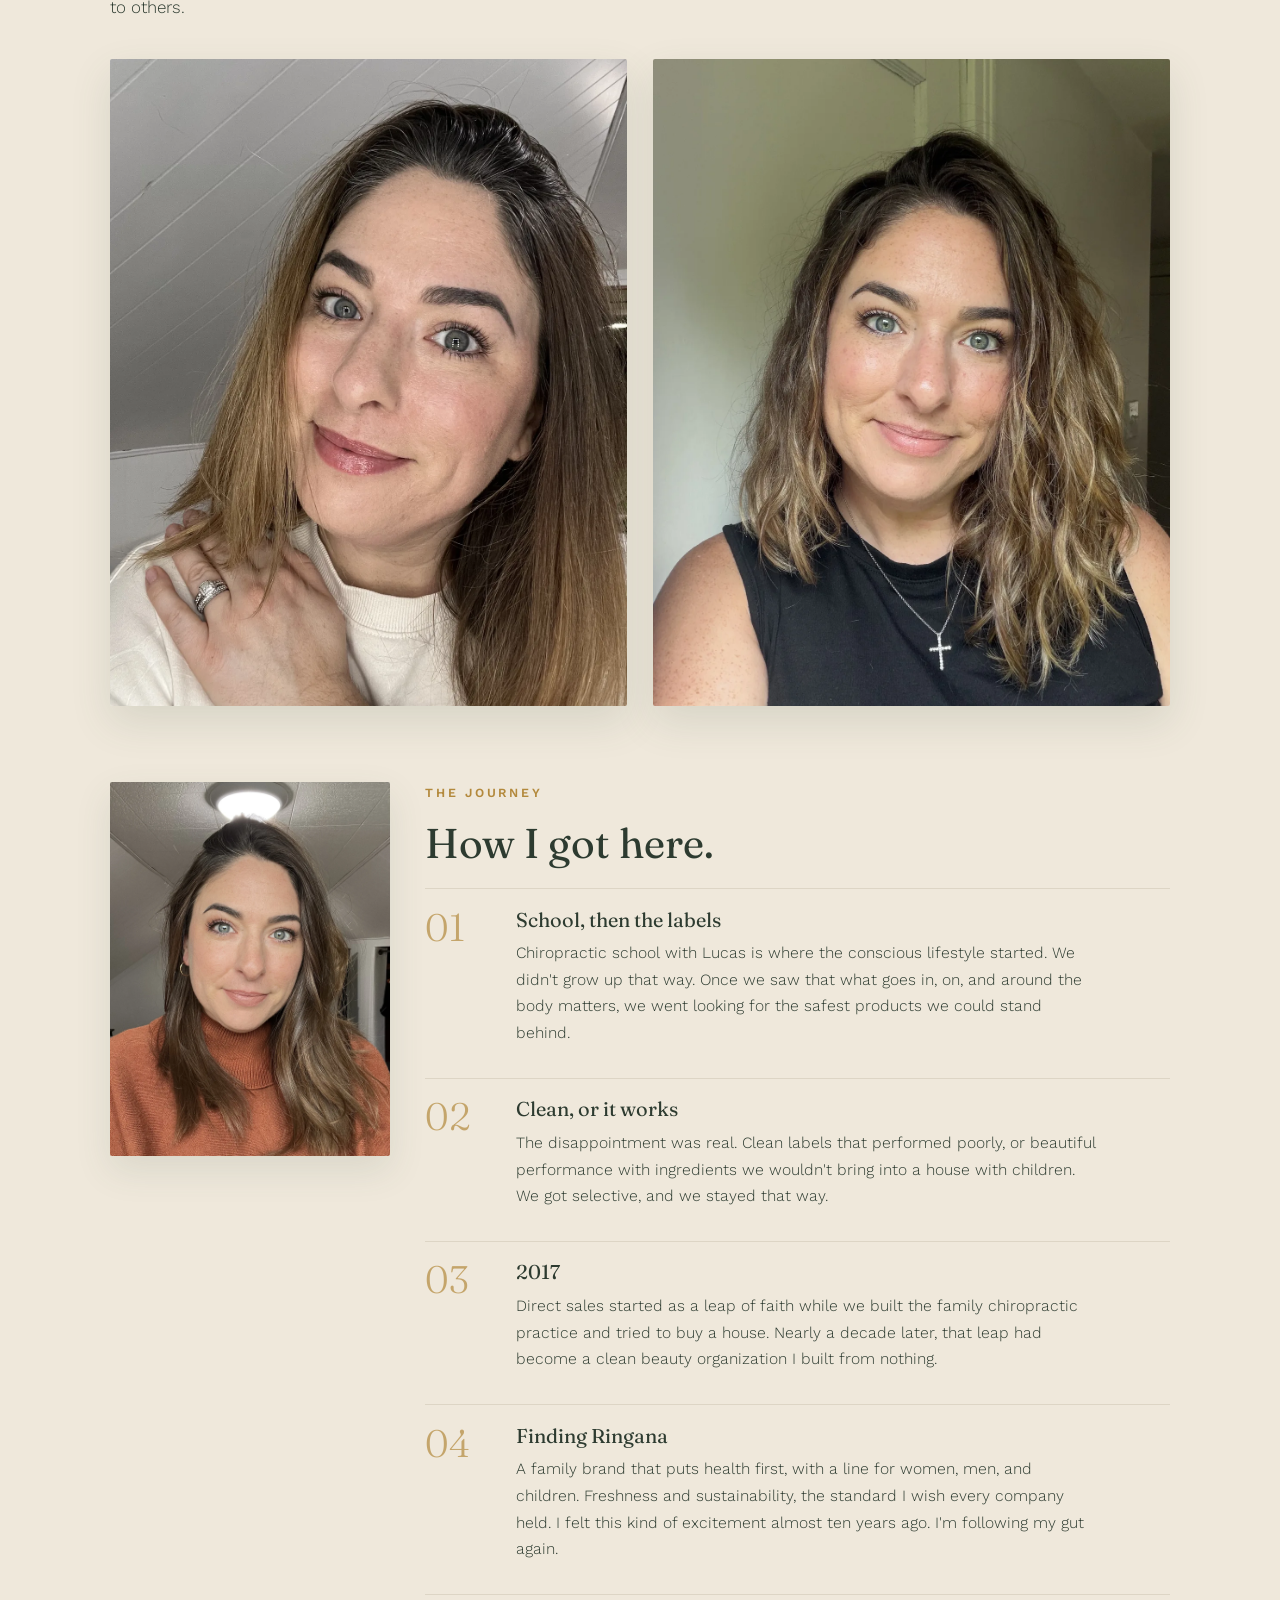
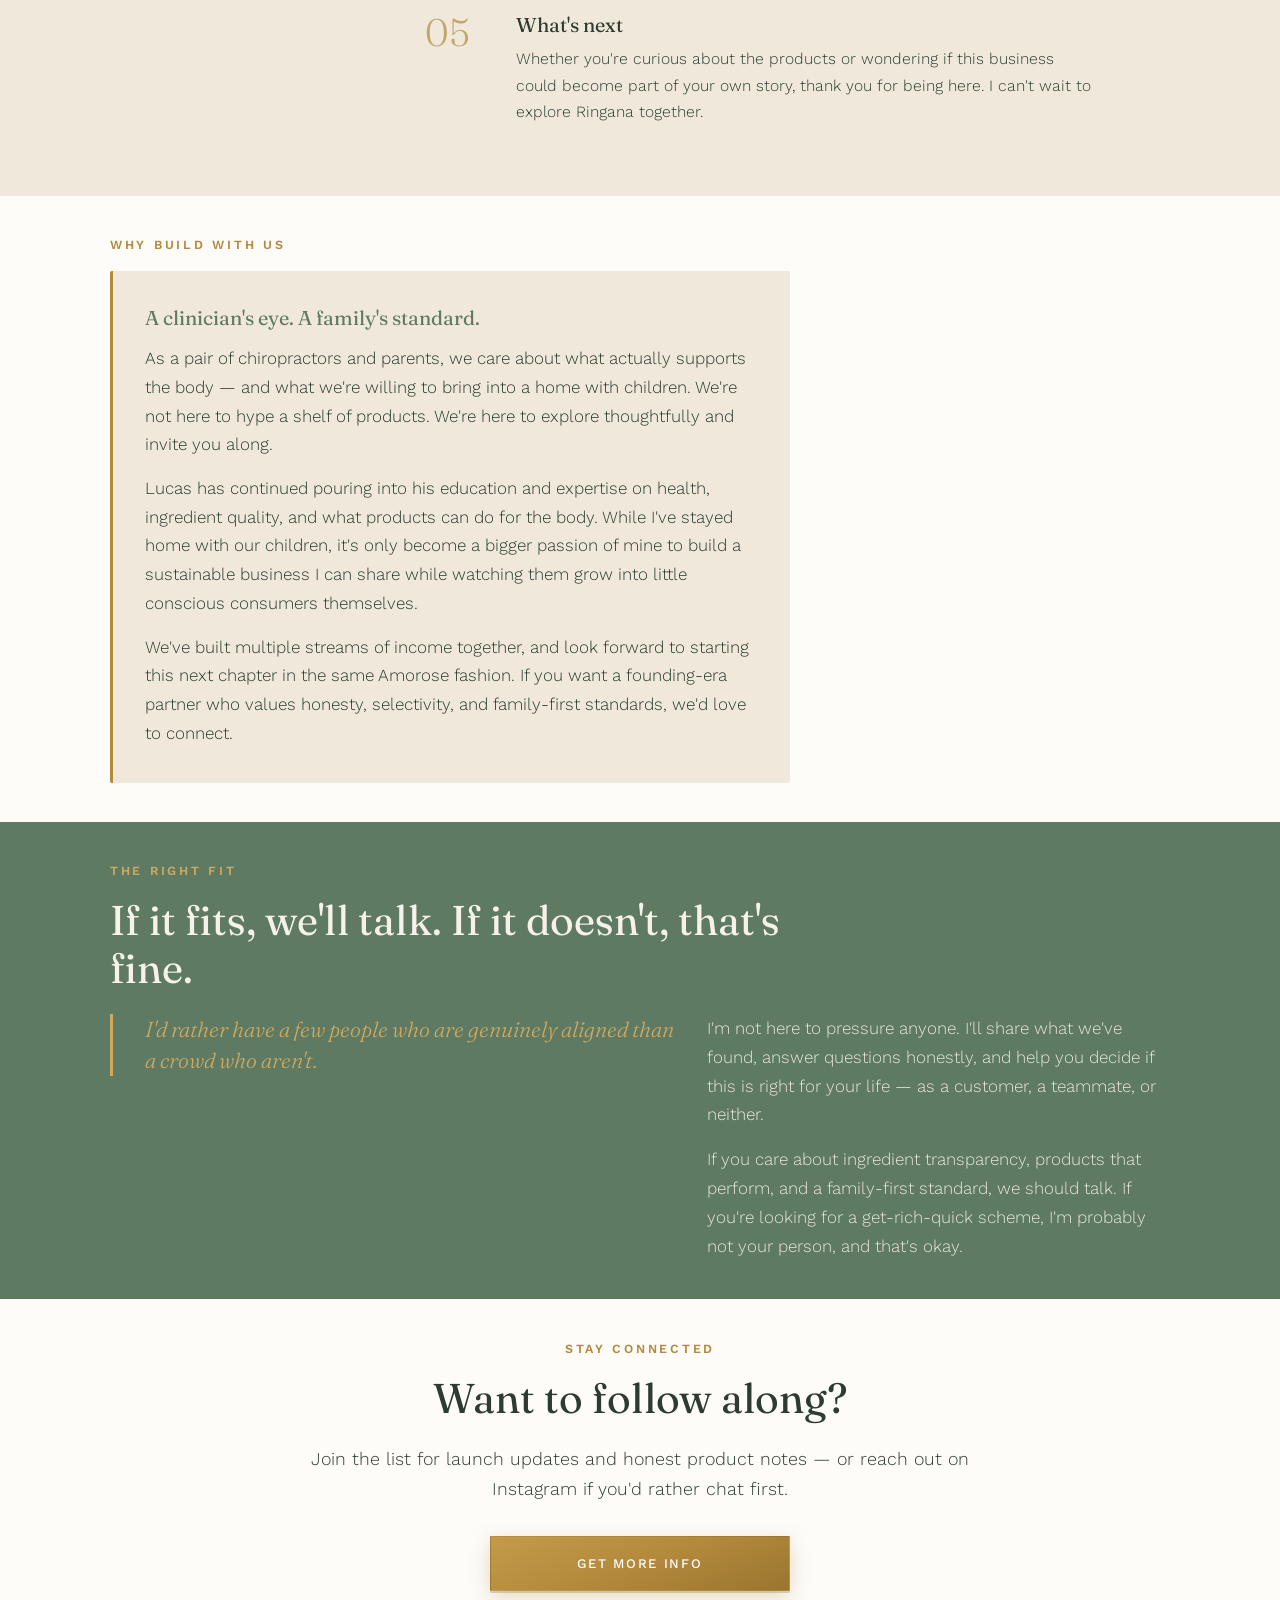
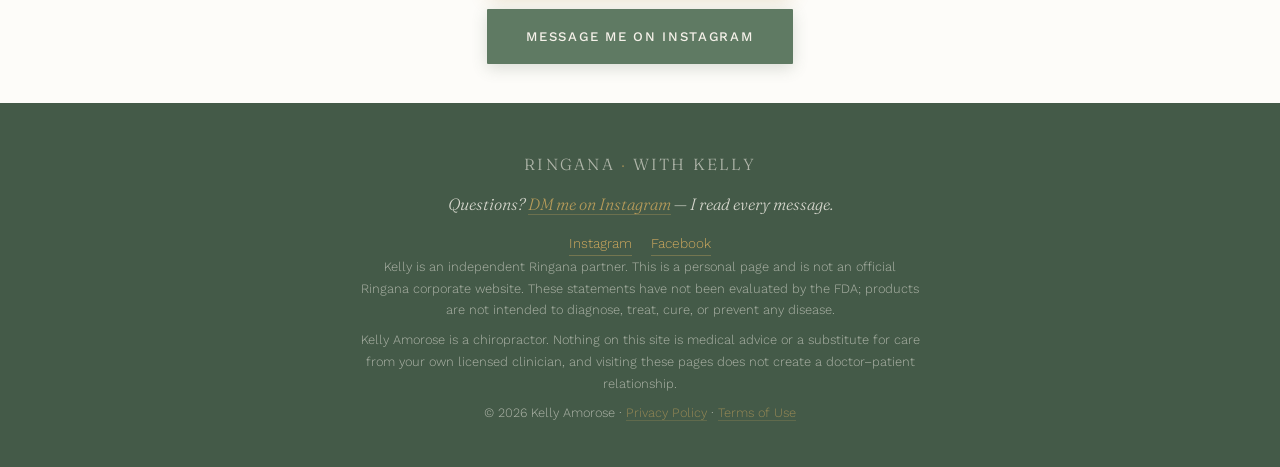
==== commit 739a2c9c: "Give Kelly her shop and drkelly code on the current layout. Co-authored-by: Cursor <cursoragent@curs" ====
--- a/about.html
+++ b/about.html
@@ -4,37 +4,84 @@
 <!-- CLIENT:START head -->
 <meta charset="UTF-8">
 <meta name="viewport" content="width=device-width, initial-scale=1.0">
-<title>About Kelly — Ringana with Kelly</title>
-<meta name="description" content="Meet Kelly Amorose — WAHM of two littles, chiropractor, and wife to Lucas. Exploring Ringana as it comes to America.">
+<script>!function(){var u=navigator.userAgent||"";if(/Instagram|FBAN|FBAV|FB_IAB|FBOS|Facebook|Line\/|TikTok/i.test(u))document.documentElement.classList.add("is-inapp");if(/iPhone|iPad|iPod/i.test(u)||(navigator.platform==="MacIntel"&&navigator.maxTouchPoints>1))document.documentElement.classList.add("is-ios")}();</script>
+<title>Kelly Amorose | Ringana Partner in the US</title>
+<meta name="description" content="Kelly Amorose is an independent Ringana partner in the US, behind Kelly Amorose and Kelly Amorose.">
+<link rel="canonical" href="https://thefreshgrove.team/ringana-with-kelly/about.html">
 <meta property="og:type" content="website">
-<meta property="og:title" content="About Kelly — Ringana with Kelly">
-<meta property="og:description" content="From chiropractic school to a conscious home — why Kelly and Lucas Amorose chose Ringana.">
-<meta property="og:image" content="og-image.jpg?v=10">
+<meta property="og:site_name" content="Ringana with Kelly">
+<meta property="og:title" content="Kelly Amorose | Ringana Partner in the US">
+<meta property="og:description" content="Kelly Amorose is an independent Ringana partner in the US, behind Kelly Amorose and Kelly Amorose.">
+<meta property="og:url" content="https://thefreshgrove.team/ringana-with-kelly/about.html">
+<meta property="og:image" content="https://thefreshgrove.team/ringana-with-kelly/og-image.jpg?v=20260824">
+<meta property="og:image:secure_url" content="https://thefreshgrove.team/ringana-with-kelly/og-image.jpg?v=20260824">
+<meta property="og:image:type" content="image/jpeg">
 <meta property="og:image:width" content="1200">
-<meta property="og:image:height" content="800">
+<meta property="og:image:height" content="630">
+<meta property="og:image:alt" content="Kelly Amorose — clean beauty educator and Ringana partner">
 <meta property="og:locale" content="en_US">
 <meta name="twitter:card" content="summary_large_image">
-<meta name="twitter:title" content="About Kelly — Ringana with Kelly">
-<meta name="twitter:description" content="From chiropractic school to a conscious home — why Kelly and Lucas Amorose chose Ringana.">
-<meta name="twitter:image" content="og-image.jpg?v=10">
+<meta name="twitter:title" content="Kelly Amorose | Ringana Partner in the US">
+<meta name="twitter:description" content="Kelly Amorose is an independent Ringana partner in the US, behind Kelly Amorose and Kelly Amorose.">
+<meta name="twitter:image" content="https://thefreshgrove.team/ringana-with-kelly/og-image.jpg?v=20260824">
+<meta name="twitter:image:alt" content="Kelly Amorose — clean beauty educator and Ringana partner">
 <link rel="preload" as="image" href="kelly-portrait.webp" type="image/webp">
-<meta name="theme-color" content="#1c3227">
+<meta name="theme-color" content="#445a48">
 <link rel="icon" href="favicon.svg" type="image/svg+xml">
 <link rel="preconnect" href="https://fonts.googleapis.com">
 <link rel="preconnect" href="https://fonts.gstatic.com" crossorigin>
-<link href="https://fonts.googleapis.com/css2?family=Caveat:wght@400;500;600&family=Fraunces:opsz,wght@9..144,300;9..144,400;9..144,500;9..144,600&family=Work+Sans:wght@300;400;500;600&display=swap" rel="stylesheet">
+<link href="https://fonts.googleapis.com/css?family=Caveat:400,500,600|Fraunces:300,400,500,600|Work+Sans:300,400,500,600&display=swap" rel="stylesheet">
+<script type="application/ld+json">
+{
+  "@context": "https://schema.org",
+  "@graph": [
+    {
+      "@type": "WebSite",
+      "@id": "https://thefreshgrove.team/ringana-with-kelly/#website",
+      "url": "https://thefreshgrove.team/ringana-with-kelly/",
+      "name": "Ringana with Kelly",
+      "publisher": {"@id": "https://thefreshgrove.team/ringana-with-kelly/#person"}
+    },
+    {
+      "@type": "Person",
+      "@id": "https://thefreshgrove.team/ringana-with-kelly/#person",
+      "name": "Kelly Amorose",
+      "alternateName": ["Kelly", "Kelly Amorose"],
+      "url": "https://thefreshgrove.team/ringana-with-kelly/about.html",
+      "image": "https://thefreshgrove.team/ringana-with-kelly/kelly-portrait.webp",
+      "jobTitle": "Independent Ringana Partner",
+      "description": "Clean beauty educator behind Kelly Amorose and Kelly Amorose. Seven years helping people swap toxic products; now building Ringana's American founding team.",
+      "sameAs": [
+        "https://www.instagram.com/dr_kelly_amorose",
+        "https://www.facebook.com/share/1JWpixRpPW/?mibextid=wwXIfr",
+        "https://www.facebook.com/share/1JWpixRpPW/?mibextid=wwXIfr"
+      ]
+    },
+    {
+      "@type": "AboutPage",
+      "@id": "https://thefreshgrove.team/ringana-with-kelly/about.html#webpage",
+      "url": "https://thefreshgrove.team/ringana-with-kelly/about.html",
+      "name": "Kelly Amorose | Ringana Partner in the US",
+      "description": "Kelly Amorose's journey from seven years in clean beauty to Ringana's U.S. founding chapter.",
+      "isPartOf": {"@id": "https://thefreshgrove.team/ringana-with-kelly/#website"},
+      "mainEntity": {"@id": "https://thefreshgrove.team/ringana-with-kelly/#person"}
+    }
+  ]
+}
+</script>
 <!-- CLIENT:END head -->
 <style>
 /* CLIENT:START theme */
 :root{
-  --pine:#1c3227;
-  --pine-deep:#142519;
+  --pine:#5f7a63;
+  --pine-deep:#445a48;
   --linen:#f6f2ea;
   --linen-warm:#efe8db;
   --brass:#b3893c;
   --brass-light:#cfa95e;
   --sage:#8ea38f;
-  --ink:#22301f;
+  --sage-light:#c9d6ca;
+  --ink:#2d3b30;
   --white:#fdfcf9;
   --header-expanded:7.5rem;
   --header-offset:7.5rem;
@@ -58,14 +105,14 @@
 
 .site-header{
   position:fixed;top:0;left:0;right:0;z-index:100;
-  background:rgba(28,50,39,0.95);
+  background:rgba(68,90,72,0.95);
   padding:1.35rem 2rem 1rem;
   transition:padding .35s ease,background .35s ease,box-shadow .35s ease;
 }
 .site-header.is-scrolled{
   padding:.8rem 2rem;
-  background:rgba(20,37,25,.98);
-  box-shadow:0 4px 24px rgba(0,0,0,.18);
+  background:rgba(68,90,72,.98);
+  box-shadow:0 4px 24px rgba(68,90,72,.22);
 }
 .site-header-inner{
   max-width:1060px;margin:0 auto;
@@ -96,7 +143,7 @@
   gap:1.2rem 2rem;
   transition:gap .35s ease;
 }
-.site-header.is-scrolled .site-nav{justify-content:flex-end;gap:.85rem 1.15rem;}
+.site-header.is-scrolled .site-nav{justify-content:flex-end;align-items:center;gap:.85rem 1.15rem;flex-wrap:nowrap;}
 .site-nav .nav-about{margin-left:0;transition:margin-left .35s ease;}
 .site-header.is-scrolled .site-nav .nav-about{margin-left:.85rem;}
 .site-nav a{color:var(--linen);text-decoration:none;font-size:.82rem;letter-spacing:.08em;text-transform:uppercase;font-weight:400;opacity:.85;transition:opacity .2s,color .2s;}
@@ -104,10 +151,10 @@
 .site-nav a.active{opacity:1;color:var(--brass-light);}
 .nav-cta{border:1px solid var(--brass-light);padding:.45rem 1.15rem;border-radius:2px;color:var(--brass-light) !important;opacity:1 !important;font-size:.78rem;letter-spacing:.08em;text-transform:uppercase;white-space:nowrap;transition:background .2s,color .2s,opacity .35s ease,max-width .35s ease,padding .35s ease,margin .35s ease,border-color .35s ease,visibility 0s;}
 .nav-cta:hover{background:var(--brass-light);color:var(--pine) !important;}
-.nav-cta-scroll{max-width:0;padding-left:0;padding-right:0;margin-left:0;border-color:transparent;opacity:0;visibility:hidden;overflow:hidden;pointer-events:none;}
-.site-header.is-scrolled .nav-cta-scroll{max-width:11rem;padding:.45rem 1.15rem;margin-left:1rem;border-color:var(--brass-light);opacity:1;visibility:visible;pointer-events:auto;}
-
-.page-hero{background:linear-gradient(168deg,var(--pine-deep) 0%,var(--pine) 60%,#24402f 100%);color:var(--linen);padding:calc(var(--header-expanded) + 3rem) 2rem 5rem;position:relative;overflow:hidden;}
+.nav-cta-scroll{max-width:0;width:0;padding-left:0;padding-right:0;margin-left:0;border-color:transparent;border-width:0;opacity:0;visibility:hidden;overflow:hidden;pointer-events:none;position:absolute;}
+.site-header.is-scrolled .nav-cta-scroll{max-width:11rem;width:auto;padding:.45rem 1.15rem;margin-left:1rem;border-color:var(--brass-light);border-width:1px;opacity:1;visibility:visible;pointer-events:auto;position:static;}
+
+.page-hero{background:linear-gradient(168deg,var(--pine-deep) 0%,var(--pine) 60%,#6f8b73 100%);color:var(--linen);padding:calc(var(--header-expanded) + 3rem) 2rem 5rem;position:relative;overflow:clip;}
 .page-hero::after{content:'';position:absolute;right:-14vw;top:-16vh;width:52vw;height:52vw;max-width:700px;max-height:700px;border:1px solid rgba(207,169,94,.16);border-radius:50%;pointer-events:none;}
 .page-hero-inner{max-width:1060px;margin:0 auto;position:relative;z-index:2;}
 .hero-eyebrow{font-size:.8rem;letter-spacing:.22em;text-transform:uppercase;color:var(--brass-light);font-weight:500;margin-bottom:1.4rem;display:flex;align-items:center;gap:.9rem;}
@@ -125,83 +172,26 @@
 .btn{display:inline-block;padding:.95rem 2.4rem;font-family:'Work Sans',sans-serif;font-size:.82rem;font-weight:500;letter-spacing:.13em;text-transform:uppercase;text-decoration:none;border-radius:1px;transition:transform .22s ease,box-shadow .22s ease,background .22s ease;border:1px solid transparent;cursor:pointer;}
 .btn-brass{background:linear-gradient(160deg,#c49a4a 0%,var(--brass) 50%,#9a7530 100%);color:var(--white);box-shadow:0 2px 0 rgba(0,0,0,.14),0 6px 20px rgba(179,137,60,.3);}
 .btn-brass:hover{background:linear-gradient(160deg,#d4ad5e 0%,var(--brass-light) 55%,var(--brass) 100%);transform:translateY(-2px);box-shadow:0 3px 0 rgba(0,0,0,.1),0 10px 28px rgba(179,137,60,.38);}
-.btn-pine{background:var(--pine);color:var(--linen);box-shadow:0 4px 16px rgba(28,50,39,.2);}
+.btn-pine{background:var(--pine);color:var(--linen);box-shadow:0 4px 16px rgba(68,90,72,.2);}
 .btn-pine:hover{background:var(--pine-deep);transform:translateY(-2px);}
 .btn-row{display:flex;flex-direction:column;align-items:center;gap:1.15rem;margin-top:2rem;}
 .btn-row .btn{min-width:min(100%,300px);text-align:center;}
 
 /* Story layout */
 .story-intro{display:grid;grid-template-columns:minmax(220px,280px) 1fr;gap:2.8rem;align-items:start;}
-.story-intro-copy p{margin-bottom:1.2rem;max-width:62ch;}
 .about-photo-wrap{position:relative;max-width:280px;margin-top:.25rem;}
-.about-photo{position:relative;aspect-ratio:4/5;max-height:380px;border-radius:2px;overflow:hidden;background:var(--linen-warm);box-shadow:0 12px 32px rgba(28,50,39,.1);}
-.about-photo img{width:100%;height:100%;object-fit:cover;display:block;}
-.about-photo.portrait img{object-position:50% 18%;}
-.about-photo.couple img{object-position:50% 35%;}
-.about-photo.family{max-width:340px;max-height:380px;aspect-ratio:3/4;}
-.about-photo.family img{object-position:50% 40%;}
-.about-photo.celebrate img{object-position:50% 12%;}
-.about-photo.personality img{object-position:50% 22%;}
-.origin-split{display:grid;grid-template-columns:1fr minmax(220px,320px);gap:3rem;align-items:center;}
-.origin-split.reverse{grid-template-columns:minmax(220px,320px) 1fr;}
+.about-photo{position:relative;aspect-ratio:4/5;max-height:340px;border-radius:2px;overflow:hidden;background:var(--linen-warm);box-shadow:0 8px 24px rgba(68,90,72,.08);}
+.about-photo img{width:100%;height:100%;object-fit:cover;object-position:50% 28%;display:block;}
+.story-intro p{margin-bottom:1.2rem;max-width:54ch;}
 .pull{font-family:'Fraunces',serif;font-style:italic;font-size:1.3rem;color:var(--pine);border-left:2px solid var(--brass);padding-left:1.3rem;margin:2rem 0;line-height:1.4;max-width:48ch;}
 
 /* Chapters */
-.chapters{background:var(--linen-warm);padding-bottom:5rem;}
+.chapters{background:var(--linen-warm);}
 .chapter{display:grid;grid-template-columns:120px 1fr;gap:2rem;padding:2.4rem 0;border-top:1px solid #ddd5c5;align-items:start;}
 .chapter:first-child{border-top:none;padding-top:0;}
 .chapter-num{font-family:'Fraunces',serif;font-size:2.4rem;color:var(--brass);line-height:1;opacity:.7;}
 .chapter h3{font-size:1.25rem;margin-bottom:.6rem;}
 .chapter p{font-size:.98rem;max-width:58ch;margin-bottom:.8rem;}
-.chapter-next{
-  padding-bottom:.6rem;
-  align-items:stretch;
-}
-.chapter-next-body{
-  display:grid;
-  grid-template-columns:minmax(0,1.05fr) minmax(240px,340px);
-  gap:clamp(1.6rem,4vw,3.2rem);
-  align-items:start;
-}
-.chapter-next-copy{
-  padding-top:.15rem;
-}
-.chapter-next-copy h3{margin-bottom:.75rem;}
-.chapter-next-copy p{
-  margin-bottom:0;
-  max-width:40ch;
-  line-height:1.65;
-}
-.chapter-next-photo{
-  position:relative;
-  margin:0;
-  justify-self:end;
-  width:100%;
-  max-width:340px;
-}
-.chapter-next-photo::before{
-  content:"";
-  position:absolute;
-  inset:14px -14px -14px 14px;
-  border:1px solid var(--brass);
-  opacity:.42;
-  pointer-events:none;
-  z-index:0;
-}
-.chapter-next-photo .about-photo{
-  position:relative;
-  z-index:1;
-  max-height:none;
-  aspect-ratio:3/4;
-  width:100%;
-  margin:0;
-  box-shadow:0 20px 48px rgba(28,50,39,.14);
-}
-@media (min-width:881px){
-  .chapter-next{
-    grid-template-columns:100px 1fr;
-  }
-}
 
 /* Origin + health journey */
 .origin p{margin-bottom:1.1rem;max-width:62ch;}
@@ -244,14 +234,55 @@
 .cta-band .lede{margin-left:auto;margin-right:auto;}
 
 /* Letter modal */
-.connect-modal{position:fixed;inset:0;z-index:10000;display:flex;align-items:center;justify-content:center;padding:1.4rem;opacity:0;visibility:hidden;pointer-events:none;transition:opacity .25s ease,visibility .25s ease;}
+.connect-modal{position:fixed;inset:0;z-index:200;display:flex;align-items:center;justify-content:center;padding:1.4rem;opacity:0;visibility:hidden;pointer-events:none;transition:opacity .25s ease,visibility .25s ease;}
 .connect-modal.open{opacity:1;visibility:visible;pointer-events:auto;}
 .connect-modal-backdrop{position:absolute;inset:0;background:rgba(20,37,25,.65);}
 .connect-modal-panel.letter-panel{position:relative;z-index:2;width:min(100%,560px);max-height:min(92dvh,820px);overflow:auto;background:transparent;border:none;box-shadow:none;padding:0;}
 .connect-modal-close{position:absolute;top:.6rem;right:.8rem;z-index:3;background:rgba(255,255,255,.7);border:1px solid #e3d9c8;border-radius:50%;font-size:1.5rem;line-height:1;color:var(--pine);cursor:pointer;width:2.2rem;height:2.2rem;display:flex;align-items:center;justify-content:center;}
-.letter-paper{background:linear-gradient(175deg,#fffcf7 0%,#f8f3ea 100%);border:1px solid #e3d9c8;border-radius:2px;padding:2.8rem 2.6rem 2.4rem;box-shadow:0 24px 60px rgba(28,50,39,.24),inset 0 1px 0 rgba(255,255,255,.85);position:relative;}
+.letter-paper{background:linear-gradient(175deg,#fffcf7 0%,#f8f3ea 100%);border:1px solid #e3d9c8;border-radius:2px;padding:2.8rem 2.6rem 2.4rem;box-shadow:0 24px 60px rgba(68,90,72,.24),inset 0 1px 0 rgba(255,255,255,.85);position:relative;}
 .letter-paper::before{content:'';position:absolute;inset:0;background-image:url("data:image/svg+xml,%3Csvg viewBox='0 0 200 200' xmlns='http://www.w3.org/2000/svg'%3E%3Cfilter id='n'%3E%3CfeTurbulence type='fractalNoise' baseFrequency='0.9' numOctaves='4' stitchTiles='stitch'/%3E%3C/filter%3E%3Crect width='100%25' height='100%25' filter='url(%23n)'/%3E%3C/svg%3E");opacity:.05;pointer-events:none;border-radius:2px;}
-.letter-head,.letter-body-copy,.letter-form,.letter-sign,.modal-fine{position:relative;z-index:1;}
+.letter-head,.letter-body-copy,.letter-form,.letter-interest,.letter-sign,.modal-fine{position:relative;z-index:1;}
+.letter-signup{display:flex;flex-direction:column;gap:0;}
+.letter-interest{width:100%;margin:0 0 .75rem;}
+.letter-interest-label{
+  font-family:'Work Sans',sans-serif;
+  font-size:.72rem;
+  font-weight:600;
+  letter-spacing:.07em;
+  text-transform:uppercase;
+  color:var(--pine);
+  margin:0 0 .45rem;
+}
+.letter-interest-row{display:flex;flex-wrap:nowrap;gap:.32rem;width:100%;}
+.letter-interest-chip{
+  flex:1 1 0;
+  min-width:0;
+  font-family:'Work Sans',sans-serif;
+  font-size:.68rem;
+  font-weight:600;
+  line-height:1.25;
+  text-align:center;
+  color:var(--ink);
+  background:#fff;
+  border:1.5px solid rgba(95,122,99,.28);
+  border-radius:999px;
+  padding:.5rem .15rem;
+  cursor:pointer;
+  transition:background .15s,border-color .15s,color .15s,box-shadow .15s;
+}
+.letter-interest-chip:hover{border-color:var(--brass);}
+.letter-interest-chip.on{
+  background:var(--pine);
+  border-color:var(--pine);
+  color:#fff;
+  box-shadow:0 2px 10px rgba(68,90,72,.22);
+}
+.letter-interest-error{
+  font-family:'Work Sans',sans-serif;
+  font-size:.82rem;
+  color:#9b3b3b;
+  margin:.4rem 0 0;
+}
 .letter-name{width:100%;margin:0 0 .75rem;}
 .letter-name-input{
   width:100%;
@@ -269,21 +300,9 @@
   outline-offset:1px;
   border-color:var(--brass);
 }
-.letter-interest-label{
-  display:block;
-  font-family:'Work Sans',sans-serif;
-  font-size:.72rem;
-  letter-spacing:.14em;
-  text-transform:uppercase;
-  color:rgba(12,14,13,.55);
-  margin:0 0 .4rem;
-}
-.letter-interest-error{
-  font-family:'Work Sans',sans-serif;
-  font-size:.82rem;
-  color:#9b3b3b;
-  margin:.4rem 0 0;
-}
+
+.letter-salutation{font-family:'Caveat',cursive;font-size:2.4rem;font-weight:500;margin-bottom:.6rem;color:var(--pine);line-height:1.1;transform:rotate(-.8deg);transform-origin:left center;}
+.letter-body-copy p{font-family:'Caveat',cursive;font-size:1.45rem;line-height:1.55;margin-bottom:1.2rem;max-width:48ch;color:var(--ink);}
 
 /* fs-submit-visible */
 .connect-modal-panel.letter-panel{
@@ -322,47 +341,114 @@
   .letter-body-copy p{margin-bottom:.45rem;}
   .letter-sign{margin-top:.8rem;}
 }
-.letter-form{margin-top:.4rem;}
-.letter-form .formkit-form{margin:0 auto !important;max-width:100% !important;background:transparent !important;border:none !important;box-shadow:none !important;}
-.letter-form .formkit-background{display:none !important;}
-.letter-form .formkit-header,.letter-form .formkit-subheader,.letter-form .formkit-guarantee{display:none !important;}
-.letter-form [data-style=minimal]{padding:0 !important;}
-.letter-form input,.letter-form textarea,.letter-form select,.letter-form button{font-family:'Work Sans',sans-serif !important;}
-.letter-salutation{font-family:'Caveat',cursive;font-size:2.4rem;font-weight:500;margin-bottom:.6rem;color:var(--pine);line-height:1.1;transform:rotate(-.8deg);transform-origin:left center;}
-.letter-body-copy p{font-family:'Caveat',cursive;font-size:1.45rem;line-height:1.55;margin-bottom:1.2rem;max-width:48ch;color:var(--ink);}
+#fd-form-modal,#fd-form-modal > *{margin:0 !important;}
+#fd-form-modal .ff-kit-removed__form{padding:0 !important;margin:0 !important;}
+#fd-form-modal input,#fd-form-modal textarea,#fd-form-modal select,#fd-form-modal button{font-family:'Work Sans',sans-serif !important;border-radius:1px !important;}
+#fd-form-modal input:focus,#fd-form-modal textarea:focus,#fd-form-modal select:focus{outline:2px solid var(--brass) !important;outline-offset:1px !important;}
+#fd-form-modal .ff-kit-removed__success,
+#fd-form-modal .ff-kit-removed__success-message{
+  display:none !important;
+  visibility:hidden !important;
+  height:0 !important;
+  overflow:hidden !important;
+  padding:0 !important;
+  margin:0 !important;
+}
+#fd-form-modal.is-submitted .ff-kit-removed__form{display:none !important;}
+.optin-success{
+  display:none;
+  text-align:center;
+  padding:2rem 1.5rem 1.5rem;
+  margin-top:.35rem;
+  border:1px solid rgba(179,137,60,.42);
+  border-radius:2px;
+  background:linear-gradient(175deg,#fffdf8 0%,#f3ebdc 100%);
+  box-shadow:0 10px 32px rgba(179,137,60,.22),inset 0 1px 0 rgba(255,255,255,.9);
+}
+.optin-success.is-visible{display:block;}
+.optin-success-mark{
+  width:3.5rem;height:3.5rem;
+  margin:0 auto 1.1rem;
+  border-radius:50%;
+  background:linear-gradient(160deg,#c49a4a 0%,var(--brass) 50%,#9a7530 100%);
+  color:var(--white,#fff);
+  font-size:1.65rem;
+  line-height:3.5rem;
+  font-weight:600;
+  box-shadow:0 4px 16px rgba(179,137,60,.35);
+}
+.optin-success-eyebrow{
+  font-size:.78rem;
+  letter-spacing:.22em;
+  text-transform:uppercase;
+  color:var(--brass);
+  margin-bottom:.55rem;
+  font-weight:500;
+}
+.optin-success-title{
+  font-family:'Fraunces',serif;
+  font-size:2rem;
+  color:var(--pine);
+  margin-bottom:.75rem;
+  line-height:1.2;
+}
+.optin-success-copy{
+  font-family:'Work Sans',sans-serif;
+  font-size:1.08rem;
+  line-height:1.65;
+  color:rgba(34,48,31,.85);
+  max-width:38ch;
+  margin:0 auto;
+}
+.letter-paper.is-submitted .letter-body-copy,
+.letter-paper.is-submitted .letter-interest,
+.letter-paper.is-submitted .letter-name,
+.letter-paper.is-submitted .letter-social,
+.letter-paper.is-submitted .letter-sign,
+.letter-paper.is-submitted .modal-fine{display:none;}
 .letter-sign{font-family:'Caveat',cursive;margin-top:1.4rem;color:var(--pine);font-size:1.75rem;font-weight:500;transform:rotate(-1.2deg);transform-origin:left center;}
 .modal-fine{font-size:.75rem;opacity:.55;margin-top:1.2rem;text-align:left;}
 
-footer{
+.foot-ig{
   background:var(--pine-deep);
+  width:100%;
+  margin:.55rem 0 1.2rem;
+  padding:1.05rem 1.4rem 1.6rem;
+}
+footer .foot-ig-label{
+  font-family:'Fraunces',serif;
+  font-style:italic;
+  font-weight:400;
+  font-size:.98rem;
+  letter-spacing:.02em;
   color:var(--linen);
-  padding:3rem 2rem 2.2rem;
-  text-align:center;
-}
-.foot-brand{
-  font-family:'Fraunces',serif;
-  letter-spacing:.14em;
-  text-transform:uppercase;
-  font-size:1rem;
-  margin-bottom:.8rem;
-}
+  opacity:.82;
+  max-width:none;
+  margin:0 auto .95rem;
+}
+.foot-ig-grid{
+  max-width:780px;
+  margin:0 auto;
+}
+.foot-ig-grid behold-widget{display:block;width:100%;}
+footer{background:var(--pine-deep);color:var(--linen);padding:3rem 0 2.2rem;text-align:center;}
+.foot-brand{font-family:'Fraunces',serif;letter-spacing:.14em;text-transform:uppercase;font-size:1rem;margin-bottom:.8rem;padding:0 2rem;}
 .foot-brand span{color:var(--brass-light);}
 .foot-cta{
   font-family:'Fraunces',serif;
   font-style:italic;
   font-size:1.02rem;
   opacity:.82;
-  margin-bottom:1.1rem;
+  margin-bottom:.45rem;
   max-width:48ch;
   margin-left:auto;
   margin-right:auto;
-}
-footer a{color:var(--brass-light);text-decoration:none;border-bottom:1px solid rgba(207,169,94,.35);}
-footer a:hover{opacity:1;border-bottom-color:var(--brass-light);}
-footer p{font-size:.8rem;opacity:.6;max-width:70ch;margin:0 auto .5rem;}
-.foot-social{margin:1.2rem 0;}
-.foot-social a{color:var(--linen);text-decoration:none;font-size:.85rem;letter-spacing:.08em;margin:0 .9rem;opacity:.8;}
-.foot-social a:hover{opacity:1;color:var(--brass-light);}
+  padding:0 2rem;
+}
+.foot-cta a{color:var(--brass-light);text-decoration:none;border-bottom:1px solid rgba(207,169,94,.35);}
+.foot-cta a:hover{opacity:1;border-bottom-color:var(--brass-light);}
+footer p{font-size:.8rem;opacity:.6;max-width:70ch;margin:0 auto .5rem;padding:0 2rem;}
+
 
 .reveal{opacity:0;transform:translateY(22px);transition:opacity .7s ease,transform .7s ease;}
 .reveal.visible{opacity:1;transform:none;}
@@ -376,58 +462,41 @@
     align-items:center;
     gap:.65rem;
   }
-  .site-brand{font-size:1.02rem;letter-spacing:.12em;text-align:center;width:100%;padding-right:.12em;}
+  .site-brand{font-size:1.02rem;letter-spacing:.12em;text-align:center;width:100%;padding-right:0;}
   .site-header.is-scrolled .site-brand{font-size:.92rem;letter-spacing:.1em;width:100%;}
-  .site-nav{gap:.15rem .2rem;justify-content:center;width:100%;}
-  .site-header.is-scrolled .site-nav{justify-content:center;gap:.15rem .2rem;width:100%;}
+  .site-nav{gap:0 .95rem;justify-content:center;width:auto;max-width:100%;margin:0 auto;flex-wrap:nowrap;}
+  .site-header.is-scrolled .site-nav{justify-content:center;align-items:center;gap:0 .72rem;width:auto;max-width:100%;margin:0 auto;flex-wrap:nowrap;}
+  .site-header.is-scrolled .site-nav a:not(.nav-cta){padding:.5rem 0;}
   .site-nav a{
-    font-size:.68rem;
-    letter-spacing:.06em;
-    padding:.55rem .7rem;
+    font-size:.74rem;
+    letter-spacing:.055em;
+    padding:.5rem 0;
     opacity:.95;
   }
   .site-header.is-scrolled .site-nav .nav-about{margin-left:0;}
   .nav-cta{padding:.6rem 1.05rem;font-size:.68rem;letter-spacing:.07em;}
   .site-header.is-scrolled .nav-cta-scroll{
-    max-width:14rem;
-    padding:.6rem 1.05rem;
-    margin-left:0;
-    margin-top:.1rem;
-    font-size:.68rem;
+    max-width:9.6rem;
+    padding:.42rem .65rem;
+    margin-left:.4rem;
+    margin-top:0;
+    font-size:.6rem;
+    flex:0 0 auto;
+    display:inline-flex;
+    align-items:center;
+    justify-content:center;
   }
-  .story-intro,.fit-grid,.origin-split,.origin-split.reverse{grid-template-columns:1fr;gap:2.4rem;}
-  .about-photo-wrap{max-width:min(100%,300px);margin:0 auto;}
+  .story-intro,.fit-grid{grid-template-columns:1fr;gap:2.4rem;}
+  .about-photo-wrap{max-width:240px;margin:0 auto;}
   .chapter{grid-template-columns:72px 1fr;gap:1.2rem;}
-  .chapter-next-body{
-    grid-template-columns:minmax(0,1fr) minmax(140px,40%);
-    gap:1.2rem;
-    align-items:start;
-  }
-  .chapter-next-photo{
-    max-width:none;
-  }
-  .chapter-next-photo::before{
-    inset:8px -8px -8px 8px;
-  }
 }
 @media (max-width:640px){
   section{padding:4rem 1.4rem;}
   .page-hero{padding:calc(var(--header-expanded) + 2rem) 1.4rem 3.6rem;}
   .site-header{padding:.95rem .85rem .85rem;}
-  .site-nav a{font-size:.66rem;padding:.55rem .55rem;}
-  .chapter-next{
-    grid-template-columns:56px 1fr;
-    gap:1rem;
-  }
-  .chapter-next-body{
-    grid-template-columns:minmax(0,1fr) minmax(120px,44%);
-    gap:1rem;
-  }
-  .chapter-next-copy h3{font-size:1.1rem;}
-  .chapter-next-copy p{font-size:.92rem;max-width:none;}
-  .chapter-next-photo::before{
-    inset:6px -6px -6px 6px;
-  }
+  .site-nav a{font-size:.72rem;padding:.5rem 0;}
+  .site-header.is-scrolled .site-nav a:not(.nav-cta){padding:.45rem 0;font-size:.66rem;}
+  .site-header.is-scrolled .nav-cta-scroll{padding:.4rem .55rem;font-size:.56rem;margin-left:.28rem;}
 }
 footer .foot-copy a,footer .foot-legal a{color:var(--brass-light);text-decoration:none;border-bottom:1px solid rgba(207,169,94,.35);}
 footer .foot-copy a:hover,footer .foot-legal a:hover{border-bottom-color:var(--brass-light);}
@@ -435,21 +504,78 @@
 .letter-join-consent{display:flex;align-items:flex-start;gap:.55rem;margin:.15rem 0 0;font-size:.78rem;line-height:1.45;opacity:.78;text-align:left;font-family:'Work Sans',system-ui,sans-serif;}
 .letter-join-consent input{margin-top:.2rem;flex:0 0 auto;}
 .letter-join-consent a{color:var(--brass);text-decoration:underline;}
+/* Instagram / Facebook in-app: variable fonts drop word spaces and clip display type. */
+html.is-inapp{word-spacing:.28em;}
+html.is-inapp .site-brand{letter-spacing:.12em;word-spacing:.45em;}
+html.is-inapp .site-nav a,html.is-inapp .btn,html.is-inapp .nav-cta,html.is-inapp .standard-item .label,html.is-inapp .eyebrow,html.is-inapp .hero-eyebrow{letter-spacing:.06em;word-spacing:.4em;}
+html.is-inapp .hero h1,html.is-inapp .page-hero h1,html.is-inapp h1{padding-top:.14em;line-height:1.2;overflow:visible;}
+html.is-inapp .site-nav{flex-wrap:nowrap;}
 /* CORE:END css */
 </style>
+<link rel="stylesheet" href="site-extra.css?v=36">
+<script src="grove-nav.js?v=2" defer></script>
+
+<style>
+.about-collage{position:relative;}
+.about-collage .shot-family,
+.about-collage .shot-portrait,
+.life-photo{border-radius:2px;overflow:hidden;box-shadow:0 16px 40px rgba(68,90,72,.14);}
+.about-collage .shot-family img,
+.about-collage .shot-portrait img,
+.life-photo img{width:100%;height:100%;object-fit:cover;display:block;}
+.about-collage .shot-family img{object-position:50% 22%;}
+.about-collage .shot-portrait{
+  position:absolute;right:0;bottom:0;aspect-ratio:3/4;
+  border:6px solid var(--linen);box-shadow:0 12px 28px rgba(68,90,72,.16);
+}
+.about-collage .shot-portrait img{object-position:50% 18%;}
+.life-photo img{object-position:50% 18%;}
+.about-page section{padding-top:2.4rem;padding-bottom:2.4rem;}
+.about-page .page-hero{padding-bottom:2.6rem;}
+.about-page .story-intro{grid-template-columns:1.05fr .95fr;gap:1.2rem 1.8rem;align-items:center;}
+.about-page .about-collage{min-height:0;max-width:none;}
+.about-page .shot-family{width:84%;aspect-ratio:4/5;}
+.about-page .about-collage .shot-portrait{width:48%;}
+.about-page .life-board{display:grid;grid-template-columns:1fr 1fr;gap:1.2rem 1.6rem;align-items:start;}
+.about-page .life-board .life-photo{aspect-ratio:4/5;max-height:none;margin:0;}
+.about-page .life-board .section-title{margin-bottom:.7rem;}
+.about-page .chapter{padding:1.15rem 0;gap:1.2rem;grid-template-columns:72px 1fr;}
+.about-page .journey{display:grid;grid-template-columns:minmax(200px,280px) 1fr;gap:1.6rem 2.2rem;align-items:start;}
+.about-page .journey-photo{position:sticky;top:6.5rem;border-radius:2px;overflow:hidden;aspect-ratio:3/4;max-height:520px;box-shadow:0 14px 36px rgba(68,90,72,.12);}
+.about-page .journey-photo img{width:100%;height:100%;object-fit:cover;object-position:50% 18%;display:block;}
+.about-page .why-build .why-partner{margin-top:.4rem;}
+.about-page .fit-grid{margin-top:1.2rem;gap:1.6rem 2rem;}
+.about-page .pull{margin:1.1rem 0;}
+@media (max-width:880px){
+  .about-page section{padding-top:2rem;padding-bottom:2rem;}
+  .about-page .journey{grid-template-columns:1fr;}
+  .about-page .journey-photo{position:static;max-height:360px;max-width:280px;}
+  .about-page .life-board{grid-template-columns:1fr;}
+}
+</style>
 </head>
-<body>
+<body class="about-page">
 
 <!-- CLIENT:START site-header -->
 <header class="site-header" id="siteHeader">
+  <a class="offer-bar" aria-label="Join as a partner, grab a Founder’s product pack, and get a free FRESH Date Set worth $201.30." href="october.html"><span class="offer-track"><span class="offer-group"><span class="offer-copy"><span class="for-wide">Join as a partner, grab a Founder’s product pack, and get a </span><span class="for-narrow">Join as a partner · grab a Founder’s pack</span><span class="offer-hook"><b class="offer-free">free</b> <b class="offer-set">FRESH Date Set worth $201.30.</b></span></span><span class="offer-copy"><span class="for-wide">Join as a partner, grab a Founder’s product pack, and get a </span><span class="for-narrow">Join as a partner · grab a Founder’s pack</span><span class="offer-hook"><b class="offer-free">free</b> <b class="offer-set">FRESH Date Set worth $201.30.</b></span></span><span class="offer-copy"><span class="for-wide">Join as a partner, grab a Founder’s product pack, and get a </span><span class="for-narrow">Join as a partner · grab a Founder’s pack</span><span class="offer-hook"><b class="offer-free">free</b> <b class="offer-set">FRESH Date Set worth $201.30.</b></span></span><span class="offer-copy"><span class="for-wide">Join as a partner, grab a Founder’s product pack, and get a </span><span class="for-narrow">Join as a partner · grab a Founder’s pack</span><span class="offer-hook"><b class="offer-free">free</b> <b class="offer-set">FRESH Date Set worth $201.30.</b></span></span></span><span class="offer-group" aria-hidden="true"><span class="offer-copy"><span class="for-wide">Join as a partner, grab a Founder’s product pack, and get a </span><span class="for-narrow">Join as a partner · grab a Founder’s pack</span><span class="offer-hook"><b class="offer-free">free</b> <b class="offer-set">FRESH Date Set worth $201.30.</b></span></span><span class="offer-copy"><span class="for-wide">Join as a partner, grab a Founder’s product pack, and get a </span><span class="for-narrow">Join as a partner · grab a Founder’s pack</span><span class="offer-hook"><b class="offer-free">free</b> <b class="offer-set">FRESH Date Set worth $201.30.</b></span></span><span class="offer-copy"><span class="for-wide">Join as a partner, grab a Founder’s product pack, and get a </span><span class="for-narrow">Join as a partner · grab a Founder’s pack</span><span class="offer-hook"><b class="offer-free">free</b> <b class="offer-set">FRESH Date Set worth $201.30.</b></span></span><span class="offer-copy"><span class="for-wide">Join as a partner, grab a Founder’s product pack, and get a </span><span class="for-narrow">Join as a partner · grab a Founder’s pack</span><span class="offer-hook"><b class="offer-free">free</b> <b class="offer-set">FRESH Date Set worth $201.30.</b></span></span></span></span></a>
   <div class="site-header-inner">
     <a href="index.html" class="site-brand">Ringana <span>·</span> with Kelly</a>
     <nav class="site-nav" aria-label="Primary">
       <a href="index.html">Home</a>
-      <a href="products.html">The Products</a>
-      <a href="business.html">The Business</a>
-      <a href="about.html" class="nav-about active">About Me</a>
-      <a href="#" class="nav-cta nav-cta-scroll" data-open-connect>Get First Access</a>
+      <a href="products.html">Products</a>
+      <div class="nav-drop">
+        <button type="button" class="nav-plan" aria-expanded="false" aria-haspopup="true">The Grove</button>
+        <div class="nav-menu">
+          <a href="business.html">The team</a>
+          <a href="why-now.html">How you get paid</a>
+          <a href="october.html">New partners</a>
+        </div>
+      </div>
+      <span class="nav-end">
+        <a href="https://amorose.ringana.us/?lang=en" class="nav-cta nav-shop" target="_blank" rel="noopener">Shop Now</a>
+        <a href="#" class="nav-cta nav-cta-scroll" data-open-connect>Get more info</a>
+      </span>
     </nav>
   </div>
 </header>
@@ -466,71 +592,94 @@
 
 <section>
   <div class="container">
-    <div class="story-intro reveal">
-      <div class="about-photo-wrap">
-        <div class="about-photo portrait">
-          <img src="kelly-portrait.webp" alt="Dr. Kelly Amorose" fetchpriority="high" decoding="async" width="1200" height="1600">
+    <div class="story-intro">
+      <div class="about-collage">
+        <div class="shot-family">
+          <img src="kelly-portrait-warm.webp" alt="Kelly Amorose smiling" fetchpriority="high" decoding="async" width="1200" height="1600">
+        </div>
+        <div class="shot-portrait">
+          <img src="kelly-portrait.webp" alt="Dr. Kelly Amorose" decoding="async" width="1200" height="1600">
         </div>
       </div>
       <div>
         <p class="eyebrow">The Short Version</p>
         <h2 class="section-title">Hi, I'm Kelly.</h2>
-        <p>I'm a WAHM of two littles, chiropractor, and wife to Lucas. I'm guilty of having a brain that never turns off. My poor husband is my best sounding board, and together we are a dream team. When we find something we're both excited about sharing, we know magic can happen. We're thrilled to explore Ringana with you as it makes its way to the US. Thank you for being here!</p>
+        <p>I'm a WAHM of two littles, chiropractor, and wife to Lucas. I'm guilty of having a brain that never turns off. My poor husband is my best sounding board, and together we are a dream team.</p>
+        <p>When we find something we're both excited about sharing, we know magic can happen. We're thrilled to explore Ringana with you as it makes its way to the US.</p>
         <div class="pull">Whether you're new to toxin-free living, or you've been using safe products for years, I promise you — this is something we've all been searching for.</div>
       </div>
     </div>
   </div>
 </section>
 
-<section class="origin">
+<section class="origin" style="background:var(--linen-warm);">
   <div class="container">
-    <div class="origin-split reveal">
-      <div>
-        <p class="eyebrow">My Story</p>
+    <div class="life-board">
+      <div class="life-copy">
+        <p class="eyebrow">Where I Started</p>
         <h2 class="section-title">From chiropractic school to a conscious home.</h2>
         <p>I graciously fell into learning about leading a conscious lifestyle when I attended chiropractic school with my husband. We did not grow up health-conscious at all. Once we realized that everything we put in, on, and around our bodies affects our health, we were on a mission to find the safest products available.</p>
         <p>This came with great disappointment, of course. Either products had clean labels and performed very poorly, or products performed beautifully only for us to find out the ingredients were not as clean as we expected. We're very selective in what we invite into our home with our children and what we recommend to others.</p>
       </div>
-      <div class="about-photo-wrap">
-        <div class="about-photo couple">
-          <img src="kelly-portrait-alt.webp" alt="Kelly Amorose" loading="lazy" decoding="async" width="1200" height="1600">
-        </div>
+      <div class="life-copy">
+        <p class="eyebrow">A Leap of Faith</p>
+        <h2 class="section-title">A season that changed everything.</h2>
+        <p>I began in direct sales in 2017 during a season when my husband and I were grinding to build our family chiropractic business. Living with my in-laws, our only goal at the time was to buy a house and move out. What started as a leap of faith to help our family financially ended up changing the course of our lives.</p>
+        <p>Since then, I've spent nearly a decade building a clean beauty organization from the ground up. I had no network marketing experience, and quite frankly, had no idea what I was doing. It grew and evolved organically into something beautiful, and I'm carrying that maturity into this next chapter.</p>
+      </div>
+      <div class="life-photo">
+        <img src="kelly-portrait-alt.webp" alt="Kelly Amorose" loading="lazy" decoding="async" width="1200" height="1600">
+      </div>
+      <div class="life-photo">
+        <img src="kelly-portrait.webp" alt="Dr. Kelly Amorose" loading="lazy" decoding="async" width="1200" height="1600">
       </div>
     </div>
   </div>
 </section>
 
-<section class="origin" style="background:var(--linen-warm);">
+<section class="chapters">
   <div class="container">
-    <div class="origin-split reverse reveal">
-      <div class="about-photo-wrap">
-        <div class="about-photo family">
-          <img src="kelly-portrait-warm.webp" alt="Kelly Amorose smiling" loading="lazy" decoding="async" width="1200" height="1600">
-        </div>
+    <div class="journey">
+      <div class="journey-photo">
+        <img src="kelly-portrait-warm.webp" alt="Kelly Amorose smiling" loading="lazy" decoding="async" width="1200" height="1600">
       </div>
       <div>
-        <p class="eyebrow">My Story</p>
-        <h2 class="section-title">A leap of faith that changed everything.</h2>
-        <p>I began in direct sales in 2017 during a season when my husband and I were grinding to build our family chiropractic business. Living with my in-laws, our only goal at the time was to buy a house and move out! What started as a leap of faith to help our family financially ended up changing the course of our lives.</p>
-        <p>Since then, I've spent nearly a decade building a clean beauty organization from the ground up. I had no network marketing experience, and quite frankly, had no idea what I was doing. But it grew and evolved organically into something beautiful, and I am so thankful for the experience, leadership, and growth it's provided my family and me. I'm carrying that maturity into this opportunity to share something new to all of us.</p>
-      </div>
-    </div>
-  </div>
-</section>
-
-<section class="origin">
-  <div class="container">
-    <div class="origin-split reveal">
-      <div>
-        <p class="eyebrow">Why Ringana</p>
-        <h2 class="section-title">What we've been searching for.</h2>
-        <p>With Ringana, we found what we've been searching for. A brand that puts family — and their health — first, with an expansive product line for women, men, and children alike.</p>
-        <p>Focusing on freshness of their products and sustainability at heart, Ringana is setting out to offer what every company should. I felt this excitement nearly 10 years ago when I first entered the network marketing space. I'm following my gut on this and excited to begin this next chapter.</p>
-        <div class="pull">Whether you're simply curious about the products or wondering if this business could become part of your own story, thank you for being here. I can't wait to explore Ringana together!</div>
-      </div>
-      <div class="about-photo-wrap">
-        <div class="about-photo couple">
-          <img src="kelly-portrait.webp" alt="Dr. Kelly Amorose" loading="lazy" decoding="async" width="1200" height="1600">
+        <p class="eyebrow">The Journey</p>
+        <h2 class="section-title">How I got here.</h2>
+        <div class="chapter">
+          <span class="chapter-num">01</span>
+          <div>
+            <h3>School, then the labels</h3>
+            <p>Chiropractic school with Lucas is where the conscious lifestyle started. We didn't grow up that way. Once we saw that what goes in, on, and around the body matters, we went looking for the safest products we could stand behind.</p>
+          </div>
+        </div>
+        <div class="chapter">
+          <span class="chapter-num">02</span>
+          <div>
+            <h3>Clean, or it works</h3>
+            <p>The disappointment was real. Clean labels that performed poorly, or beautiful performance with ingredients we wouldn't bring into a house with children. We got selective, and we stayed that way.</p>
+          </div>
+        </div>
+        <div class="chapter">
+          <span class="chapter-num">03</span>
+          <div>
+            <h3>2017</h3>
+            <p>Direct sales started as a leap of faith while we built the family chiropractic practice and tried to buy a house. Nearly a decade later, that leap had become a clean beauty organization I built from nothing.</p>
+          </div>
+        </div>
+        <div class="chapter">
+          <span class="chapter-num">04</span>
+          <div>
+            <h3>Finding Ringana</h3>
+            <p>A family brand that puts health first, with a line for women, men, and children. Freshness and sustainability, the standard I wish every company held. I felt this kind of excitement almost ten years ago. I'm following my gut again.</p>
+          </div>
+        </div>
+        <div class="chapter">
+          <span class="chapter-num">05</span>
+          <div>
+            <h3>What's next</h3>
+            <p>Whether you're curious about the products or wondering if this business could become part of your own story, thank you for being here. I can't wait to explore Ringana together.</p>
+          </div>
         </div>
       </div>
     </div>
@@ -542,10 +691,23 @@
     <p class="eyebrow">Why Build With Us</p>
     <div class="why-partner">
       <h3>A clinician's eye. A family's standard.</h3>
-      <p>As a pair of chiropractors and parents, we care about what actually supports the body — and what we're willing to bring into a home with children. We're not here to hype a shelf of products or jump on board with the next shiny thing. We're here to explore thoughtfully and invite you along.</p>
-      <p>Lucas has continued pouring into his education and expertise on health, ingredient quality, and what products can do for the body. While I've stayed home with our children, it's only become a bigger passion of mine to build a sustainable business that I can share while watching them grow into little conscious consumers themselves.</p>
-      <p>We've built multiple streams of income together, and look forward to starting this next chapter in the same Amorose fashion.</p>
-      <p>If you want a founding-era partner who values honesty, selectivity, and family-first standards, we'd love to connect.</p>
+      <p>As a pair of chiropractors and parents, we care about what actually supports the body — and what we're willing to bring into a home with children. We're not here to hype a shelf of products. We're here to explore thoughtfully and invite you along.</p>
+      <p>Lucas has continued pouring into his education and expertise on health, ingredient quality, and what products can do for the body. While I've stayed home with our children, it's only become a bigger passion of mine to build a sustainable business I can share while watching them grow into little conscious consumers themselves.</p>
+      <p>We've built multiple streams of income together, and look forward to starting this next chapter in the same Amorose fashion. If you want a founding-era partner who values honesty, selectivity, and family-first standards, we'd love to connect.</p>
+    </div>
+  </div>
+</section>
+
+<section class="right-fit">
+  <div class="container reveal">
+    <p class="eyebrow">The Right Fit</p>
+    <h2 class="section-title">If it fits, we'll talk. If it doesn't, that's fine.</h2>
+    <div class="fit-grid">
+      <blockquote class="fit-callout">I'd rather have a few people who are genuinely aligned than a crowd who aren't.</blockquote>
+      <div class="fit-list">
+        <p>I'm not here to pressure anyone. I'll share what we've found, answer questions honestly, and help you decide if this is right for your life — as a customer, a teammate, or neither.</p>
+        <p>If you care about ingredient transparency, products that perform, and a family-first standard, we should talk. If you're looking for a get-rich-quick scheme, I'm probably not your person, and that's okay.</p>
+      </div>
     </div>
   </div>
 </section>
@@ -554,34 +716,39 @@
   <div class="container reveal">
     <p class="eyebrow">Stay Connected</p>
     <h2 class="section-title">Want to follow along?</h2>
-    <p class="lede">Join the founding list for launch updates and honest product notes — or reach out on Instagram if you'd rather chat first.</p>
+    <p class="lede">Join the list for launch updates and honest product notes — or reach out on Instagram if you'd rather chat first.</p>
     <div class="btn-row">
-      <a href="#" class="btn btn-brass" data-open-connect>Get First Access</a>
+      <a href="#" class="btn btn-brass" data-open-connect>Get more info</a>
       <a href="https://www.instagram.com/dr_kelly_amorose" class="btn btn-pine" target="_blank" rel="noopener">Message Me on Instagram</a>
     </div>
   </div>
 </section>
 
 <!-- CLIENT:END page-about -->
+
+
 <!-- CLIENT:START connect-modal -->
-<div class="connect-modal" id="connectModal" aria-hidden="true" role="dialog" aria-labelledby="connectModalTitle">
+<div class="connect-modal" id="connectModal" aria-hidden="true" role="dialog" aria-label="Get more info">
   <div class="connect-modal-backdrop" data-close-connect></div>
   <div class="connect-modal-panel letter-panel">
     <button class="connect-modal-close" type="button" aria-label="Close" data-close-connect>&times;</button>
     <div class="letter-paper">
-      <header class="letter-head">
-        <h2 id="connectModalTitle" class="letter-salutation">friend,</h2>
-      </header>
-      <div class="letter-body-copy">
-        <p>I'll personally email you when Ringana arrives in America — launch updates, my honest first impressions, and first access if you want to build alongside me.</p>
-      </div>
-      <div class="letter-name" data-fs-lead-name>
-      <label class="letter-interest-label" for="fs-lead-name">Your name</label>
-      <input type="text" id="fs-lead-name" class="letter-name-input" name="fs-name" autocomplete="name" maxlength="80" placeholder="First and last name">
-      <p class="letter-interest-error" id="fs-name-error" hidden>Please enter your name.</p>
-      </div>
-      <div class="letter-form" id="kit-form-modal">
-        <script async data-uid="df86f42a40" src="https://dr-kelly-amorose.kit.com/df86f42a40/index.js"></script>
+      <div class="letter-signup" id="site-signup">
+        <header class="letter-head">
+          <h2 class="letter-salutation">friend,</h2>
+        </header>
+        <div class="letter-body-copy">
+          <p>I'll personally email you — launch updates, honest notes on the products I'm excited to try, and how the business works if you want to build alongside me.</p>
+        </div>
+        <div class="letter-name letter-float" data-fs-lead-name>
+          <input type="text" id="fs-lead-name" class="letter-name-input" name="fs-name" autocomplete="name" maxlength="80" placeholder="Your name">
+          <label class="letter-float-label" for="fs-lead-name">Your name</label>
+          <p class="letter-interest-error" id="fs-name-error" hidden>Please enter your name.</p>
+        </div>
+        <input type="hidden" id="fs-interest" value="both">
+        <div class="letter-form" id="kit-form-modal">
+          <script async data-uid="df86f42a40" src="https://dr-kelly-amorose.kit.com/df86f42a40/index.js"></script>
+        </div>
       </div>
       <p class="letter-sign">— Kelly</p>
       <p class="modal-fine">No spam, ever. Just the good stuff, and only until you say otherwise.</p>
@@ -593,12 +760,12 @@
 <!-- CLIENT:START footer -->
 <footer>
   <p class="foot-brand">Ringana <span>·</span> with Kelly</p>
-  <p class="foot-cta">Questions before launch? <a href="https://www.instagram.com/dr_kelly_amorose" target="_blank" rel="noopener">DM me on Instagram</a> — I read every message.</p>
+  <p class="foot-cta">Questions? <a href="https://www.instagram.com/dr_kelly_amorose" target="_blank" rel="noopener">DM me on Instagram</a> — I read every message.</p>
   <div class="foot-social">
     <a href="https://www.instagram.com/dr_kelly_amorose" target="_blank" rel="noopener">Instagram</a>
     <a href="https://www.facebook.com/share/1JWpixRpPW/?mibextid=wwXIfr" target="_blank" rel="noopener">Facebook</a>
   </div>
-  <p class="foot-legal">Kelly is an independent Ringana Fresh Partner (pending U.S. launch). This is a personal page and is not an official Ringana corporate website. These statements have not been evaluated by the FDA; products are not intended to diagnose, treat, cure, or prevent any disease.</p>
+  <p class="foot-legal">Kelly is an independent Ringana partner. This is a personal page and is not an official Ringana corporate website. These statements have not been evaluated by the FDA; products are not intended to diagnose, treat, cure, or prevent any disease.</p>
   <p class="foot-legal foot-medical">Kelly Amorose is a chiropractor. Nothing on this site is medical advice or a substitute for care from your own licensed clinician, and visiting these pages does not create a doctor–patient relationship.</p>
   <p class="foot-copy">&copy; 2026 Kelly Amorose · <a href="privacy.html">Privacy Policy</a> · <a href="terms.html">Terms of Use</a></p>
 </footer>
@@ -640,10 +807,6 @@
   });
 },{passive:true});
 
-const io=new IntersectionObserver(entries=>{entries.forEach(e=>{if(e.isIntersecting){e.target.classList.add('visible');io.unobserve(e.target);}});},{threshold:0.12});
-document.querySelectorAll('.reveal').forEach(el=>io.observe(el));
-/* CORE:END js */
-/* CLIENT:START js-optin */
 const connectModal=document.getElementById('connectModal');
 function setConnectOpen(open){
   if(!connectModal)return;
@@ -660,9 +823,15 @@
 document.addEventListener('keydown',e=>{
   if(e.key==='Escape'&&connectModal?.classList.contains('open'))setConnectOpen(false);
 });
+
+const io=new IntersectionObserver(entries=>{entries.forEach(e=>{if(e.isIntersecting){e.target.classList.add('visible');io.unobserve(e.target);}});},{threshold:0.12});
+document.querySelectorAll('.reveal').forEach(el=>io.observe(el));
+/* CORE:END js */
+/* CLIENT:START js-optin */
 window.FS_SITE_LEAD={slug:"kelly-amorose",root:"#kit-form-modal"};
-(function(){function go(){try{window.FSSiteLead&&window.FSSiteLead.watch(window.FS_SITE_LEAD)}catch(e){}}if(window.FSSiteLead){go();return;}var s=document.createElement('script');s.src='site-lead-bridge.js';s.async=true;s.onload=go;s.onerror=function(){};document.head.appendChild(s);})();
+(function(){function go(){try{window.FSSiteLead&&window.FSSiteLead.watch(window.FS_SITE_LEAD)}catch(e){}}if(window.FSSiteLead){go();return;}var s=document.createElement('script');s.src='site-lead-bridge.js?v=5';s.async=true;s.onload=go;s.onerror=function(){};document.head.appendChild(s);})();
 /* CLIENT:END js-optin */
+
 </script>
 </body>
 </html>
--- a/site-extra.css
+++ b/site-extra.css
@@ -0,0 +1,1192 @@
+/* Kelly site-wide: one-line nav, iOS/in-app readable type, tighter sections */
+
+html.is-inapp,
+html.is-ios{
+  --sans:-apple-system,BlinkMacSystemFont,"Helvetica Neue",Helvetica,Arial,sans-serif;
+  --serif:"Iowan Old Style","Palatino Linotype",Palatino,Georgia,serif;
+}
+html.is-inapp body,
+html.is-ios body{
+  font-family:var(--sans) !important;
+}
+html.is-inapp h1,html.is-ios h1,
+html.is-inapp h2,html.is-ios h2,
+html.is-inapp h3,html.is-ios h3,
+html.is-inapp .site-brand,html.is-ios .site-brand,
+html.is-inapp .section-title,html.is-ios .section-title,
+html.is-inapp .serif,html.is-ios .serif{
+  font-family:var(--serif) !important;
+}
+#connectModal .letter-salutation,
+#connectModal h2.letter-salutation,
+#connectModal .letter-body-copy p,
+#connectModal .letter-sign,
+html.is-inapp #connectModal .letter-salutation,
+html.is-ios #connectModal .letter-salutation,
+html.is-inapp #connectModal h2.letter-salutation,
+html.is-ios #connectModal h2.letter-salutation,
+html.is-inapp #connectModal .letter-body-copy p,
+html.is-ios #connectModal .letter-body-copy p,
+html.is-inapp #connectModal .letter-sign,
+html.is-ios #connectModal .letter-sign{
+  font-family:'Caveat',cursive !important;
+  word-spacing:.12em;
+}
+html.is-inapp .site-nav a,html.is-ios .site-nav a,
+html.is-inapp .btn,html.is-ios .btn,
+html.is-inapp .nav-cta,html.is-ios .nav-cta,
+html.is-inapp .eyebrow,html.is-ios .eyebrow,
+html.is-inapp .hero-eyebrow,html.is-ios .hero-eyebrow,
+html.is-inapp .letter-interest-label,html.is-ios .letter-interest-label,
+html.is-inapp .letter-interest-chip,html.is-ios .letter-interest-chip,
+html.is-inapp .modal-fine,html.is-ios .modal-fine{
+  font-family:var(--sans) !important;
+  letter-spacing:.04em;
+}
+#connectModal.connect-modal.open{
+  align-items:center;
+  justify-content:center;
+  padding:max(5.6rem,8vh) 1.4rem 1.4rem;
+}
+@media (max-width:720px){
+  #connectModal.connect-modal.open{
+    align-items:flex-start;
+    justify-content:center;
+    padding:max(5.8rem,14vh) .75rem max(.85rem, env(safe-area-inset-bottom));
+  }
+}
+
+#connectModal .letter-signup{
+  display:flex;
+  flex-direction:column;
+  gap:.7rem;
+}
+#connectModal .letter-interest,
+#connectModal .letter-name,
+#connectModal .letter-social,
+#connectModal .letter-form{
+  width:100%;
+  margin:0;
+}
+.letter-social-row{display:flex;gap:.45rem;align-items:stretch;}
+.letter-social-row select{
+  flex:0 0 8.8rem;width:auto;
+  box-sizing:border-box;
+  font-family:'Work Sans',system-ui,sans-serif;
+  font-size:.92rem;
+  color:var(--ink);
+  background:#fffcf7 url("data:image/svg+xml,%3Csvg xmlns='http://www.w3.org/2000/svg' width='12' height='8' viewBox='0 0 12 8'%3E%3Cpath fill='%235f7a63' d='M1.2.8 6 5.6 10.8.8'/%3E%3C/svg%3E") no-repeat right .65rem center;
+  border:1px solid rgba(28,50,39,.18);
+  border-radius:1px;
+  padding:.85rem 1.8rem .85rem .8rem;
+  min-height:3rem;
+  appearance:none;-webkit-appearance:none;
+  cursor:pointer;
+}
+.letter-name-input,.letter-social-row input{min-height:3rem;}
+.letter-float{position:relative;}
+.letter-float-grow{flex:1;min-width:0;position:relative;}
+.letter-float-label{
+  position:absolute;
+  left:1rem;
+  right:1rem;
+  top:0;
+  height:3rem;
+  display:flex;
+  align-items:center;
+  margin:0;
+  pointer-events:none;
+  font-family:'Work Sans',system-ui,sans-serif;
+  font-size:.72rem;
+  font-weight:600;
+  letter-spacing:.07em;
+  text-transform:uppercase;
+  color:var(--pine);
+  white-space:nowrap;
+  overflow:hidden;
+  text-overflow:ellipsis;
+}
+.letter-float input::placeholder{color:transparent;}
+.letter-float input:focus + .letter-float-label,
+.letter-float input:not(:placeholder-shown) + .letter-float-label{opacity:0;}
+#fd-form-modal,
+#fd-form-modal [data-ff-el="root"],
+#fd-form-modal [class*="__form"],
+#fd-form-modal [class*="__content"],
+#fd-form-modal [class*="__fields"]{
+  width:100% !important;
+  max-width:100% !important;
+}
+#fd-form-modal [class*="__fields"]{
+  display:flex !important;
+  flex-direction:column !important;
+  flex-wrap:nowrap !important;
+  justify-content:flex-start !important;
+  align-items:stretch !important;
+  gap:.7rem !important;
+  margin:0 !important;
+}
+#fd-form-modal .fd-form-group,
+#fd-form-modal [class*="__field"]:not([class*="__fields"]){
+  position:relative !important;
+  flex:0 0 auto !important;
+  width:100% !important;
+  max-width:100% !important;
+  min-width:0 !important;
+  margin:0 !important;
+  padding:0 !important;
+  background:transparent !important;
+  border:0 !important;
+  box-shadow:none !important;
+  min-height:3rem !important;
+}
+#fd-form-modal input:not([type="submit"]):not([type="checkbox"]):not([type="hidden"]),
+#fd-form-modal textarea{
+  width:100% !important;
+  box-sizing:border-box !important;
+  background:#fffcf7 !important;
+  border:1px solid rgba(28,50,39,.18) !important;
+  color:var(--ink) !important;
+  padding:.85rem 1rem !important;
+  font-size:.95rem !important;
+  line-height:1.3 !important;
+  min-height:3rem !important;
+  height:auto !important;
+  border-radius:1px !important;
+}
+#fd-form-modal label{
+  display:flex !important;
+  align-items:center !important;
+  position:absolute !important;
+  top:0 !important;
+  left:0 !important;
+  right:0 !important;
+  bottom:auto !important;
+  transform:none !important;
+  width:100% !important;
+  height:3rem !important;
+  overflow:hidden !important;
+  pointer-events:none !important;
+  font-family:'Work Sans',system-ui,sans-serif !important;
+  font-size:.72rem !important;
+  font-weight:600 !important;
+  letter-spacing:.07em !important;
+  text-transform:uppercase !important;
+  color:var(--pine) !important;
+  margin:0 !important;
+  padding:0 1rem !important;
+  background:transparent !important;
+}
+
+@media (min-width:1280px){
+  .site-nav,
+  .site-header.is-scrolled .site-nav,
+  html.is-inapp .site-nav,
+  html.is-inapp .site-header.is-scrolled .site-nav{
+    flex-wrap:nowrap !important;
+    align-items:center;
+  }
+}
+@media (max-width:1279px){
+  .site-nav,
+  .site-header.is-scrolled .site-nav,
+  html.is-inapp .site-nav,
+  html.is-inapp .site-header.is-scrolled .site-nav{
+    flex-wrap:wrap !important;
+    justify-content:center;
+    row-gap:.15rem;
+  }
+}
+.site-nav a{
+  white-space:nowrap;
+  flex:0 0 auto;
+}
+.lede a,
+.opportunity-note a,
+.faq-group a{
+  color:var(--brass);
+  text-underline-offset:.14em;
+}
+
+section{
+  padding-top:4.2rem;
+  padding-bottom:4.2rem;
+}
+
+@media (max-width:880px){
+  .site-header.is-scrolled{padding:.7rem .75rem .65rem;}
+  .site-header.is-scrolled .site-header-inner{
+    flex-direction:column;
+    align-items:center;
+    gap:.5rem;
+  }
+  .site-header.is-scrolled .site-brand{
+    font-size:.92rem;
+    letter-spacing:.1em;
+    width:auto;
+  }
+  .site-nav,
+  .site-header.is-scrolled .site-nav{
+    display:flex;
+    justify-content:center;
+    width:100%;
+    max-width:100%;
+    gap:.35rem .5rem;
+    flex-wrap:wrap !important;
+    row-gap:.1rem;
+  }
+  .site-nav a,
+  .site-header.is-scrolled .site-nav a:not(.nav-cta){
+    display:inline-flex;
+    align-items:center;
+    min-height:40px;
+    font-size:.68rem;
+    letter-spacing:.03em;
+    padding:.45rem .12rem;
+  }
+  .nav-cta,
+  .site-header.is-scrolled .nav-cta-scroll{
+    display:inline-flex;
+    align-items:center;
+    justify-content:center;
+    min-height:40px;
+    max-width:none;
+    margin-left:0 !important;
+    margin-top:0;
+    padding:.45rem .7rem !important;
+    font-size:.62rem !important;
+    letter-spacing:.04em;
+    flex:0 0 auto;
+  }
+  section{
+    padding-top:2.8rem;
+    padding-bottom:2.8rem;
+  }
+  .hero{padding-bottom:2.8rem !important;}
+  .page-hero{padding-bottom:2.6rem !important;}
+}
+
+.site-nav{position:relative;overflow:visible}
+.site-header,.site-header.is-scrolled{overflow:visible}
+.nav-drop{position:relative;display:flex;align-items:center}
+.site-nav .nav-plan{
+  font-family:inherit;
+  font-size:.82rem;
+  font-weight:400;
+  letter-spacing:.08em;
+  text-transform:uppercase;
+  color:var(--linen);
+  background:none;
+  border:0;
+  padding:.55rem 1.05rem .55rem 0;
+  margin:0;
+  cursor:pointer;
+  opacity:.85;
+  line-height:inherit;
+  display:inline-flex;
+  align-items:center;
+  position:relative;
+  white-space:nowrap;
+}
+.site-nav .nav-plan::after{
+  content:"";
+  position:absolute;
+  right:.15rem;
+  top:50%;
+  border:3.5px solid transparent;
+  border-top-color:currentColor;
+  transform:translateY(-20%);
+}
+.site-nav .nav-plan:hover,
+.site-nav .nav-plan.active{opacity:1;color:var(--brass-light)}
+.nav-drop::before{content:"";position:absolute;left:-.6rem;right:-.6rem;top:100%;height:.85rem}
+.nav-menu{
+  display:block;
+  visibility:hidden;
+  opacity:0;
+  pointer-events:none;
+  position:absolute;
+  top:calc(100% + .55rem);
+  left:0;
+  z-index:40;
+  width:max-content;
+  min-width:13.5rem;
+  background:var(--linen);
+  color:var(--pine);
+  border:1px solid rgba(28,50,39,.14);
+  border-top:2px solid var(--brass);
+  box-shadow:0 16px 36px rgba(28,50,39,.16);
+  padding:.15rem 0 .25rem;
+  transition:opacity .14s ease,visibility 0s linear .16s;
+}
+.nav-drop:hover .nav-menu,
+.nav-drop:focus-within .nav-menu,
+.nav-drop.is-open .nav-menu{
+  visibility:visible;
+  opacity:1;
+  pointer-events:auto;
+  transition-delay:0s;
+}
+.site-nav .nav-menu a{
+  display:block;
+  color:var(--pine) !important;
+  font-family:"Fraunces",Georgia,serif !important;
+  font-weight:400 !important;
+  font-size:1.05rem !important;
+  letter-spacing:-.01em !important;
+  text-transform:none !important;
+  opacity:1 !important;
+  padding:.72rem 1.25rem !important;
+  white-space:nowrap;
+  min-height:0 !important;
+}
+.site-nav .nav-menu a+a{border-top:1px solid rgba(28,50,39,.1)}
+.site-nav .nav-menu a:hover,
+.site-nav .nav-menu a.active{color:#9a7530 !important;background:transparent}
+
+.film{padding:0 0 .35rem;overflow:hidden;background:var(--linen)}
+.film-track{overflow:hidden}
+.film-run{
+  display:flex;
+  gap:.55rem;
+  width:max-content;
+  animation:filmDrift 72s linear infinite;
+}
+.film-track:hover .film-run{animation-play-state:paused}
+.film-run figure{flex:0 0 11.5rem;margin:0;background:var(--linen-warm,#efe8db)}
+.film-run img{display:block;width:100%;aspect-ratio:1/1;object-fit:cover;object-position:center}
+.film-run .focus-bath{object-position:42% 54%}
+.film-run .focus-pour{object-position:center 42%}
+@keyframes filmDrift{from{transform:translateX(0)}to{transform:translateX(-50%)}}
+@media (prefers-reduced-motion:reduce){
+  .film-run{animation:none}
+  .factory-stage .carousel-track{transition:none}
+}
+
+.factory-stage{margin:1.25rem auto 0;width:100%;max-width:1060px}
+.factory-stage .carousel-viewport{overflow:clip;width:100%;touch-action:pan-y;border-radius:3px}
+.factory-stage .carousel-track{display:flex;width:100%;transition:transform .45s cubic-bezier(.22,1,.36,1)}
+.factory-stage .carousel-slide{flex:0 0 100%;width:100%;min-width:100%;box-sizing:border-box}
+.factory-card{border-radius:3px;overflow:hidden}
+.factory-body{
+  position:relative;
+  display:flex;
+  flex-direction:column;
+  gap:.4rem;
+  min-height:0;
+  padding:1.05rem 1.35rem .85rem;
+  text-align:left;
+  overflow:hidden;
+}
+.factory-mark{
+  position:absolute;
+  right:.6rem;
+  top:.15rem;
+  font-family:"Fraunces",Georgia,serif;
+  font-weight:400;
+  font-size:clamp(3.4rem,7vw,5.4rem);
+  line-height:.8;
+  letter-spacing:-.04em;
+  color:rgba(179,137,60,.16);
+  pointer-events:none;
+  user-select:none;
+}
+.factory-head{
+  position:relative;
+  z-index:1;
+  display:flex;
+  align-items:center;
+  gap:1.15rem;
+}
+.factory-title{min-width:0}
+.bubble-kicker{font-size:.72rem;letter-spacing:.16em;text-transform:uppercase;color:var(--brass);font-weight:600;margin:0 0 .35rem}
+.factory-shot{
+  position:relative;
+  flex:0 0 auto;
+  float:none;
+  width:6.4rem;
+  height:6.4rem;
+  min-height:0;
+  margin:0;
+  border-radius:50%;
+  overflow:hidden;
+  background:#d7d2c4;
+  shape-outside:none;
+  box-shadow:0 0 0 3px #fffdf8, 0 0 0 5px var(--brass), 0 12px 22px rgba(68,90,72,.16);
+}
+.factory-shot img{position:absolute;inset:0;width:100%;height:100%;object-fit:cover;object-position:center 40%;display:block}
+.factory-from{
+  background:
+    radial-gradient(ellipse at 0 0, rgba(207,169,94,.2), transparent 46%),
+    #fffcf8;
+  border:1px solid #e3d9c8;
+  border-top:3px solid var(--brass);
+  color:var(--ink,#1c3227);
+}
+.factory-from h2,.factory-to h2,.factory-from h3,.factory-to h3{
+  font-family:"Fraunces",Georgia,serif;font-weight:400;
+  font-size:clamp(1.45rem,2.2vw,2.05rem);line-height:1.12;
+  margin:0;max-width:18ch;text-align:left;
+}
+.factory-rest{
+  position:relative;
+  z-index:1;
+  padding-top:.55rem;
+  border-top:1px solid rgba(179,137,60,.28);
+}
+.factory-rest > p{margin:0 0 .5rem;max-width:46ch;font-size:1.02rem;line-height:1.45;text-align:left}
+.factory-facts{list-style:none;margin:0 0 .55rem;padding:0;display:flex;flex-wrap:wrap;gap:.4rem}
+.factory-facts li{
+  position:relative;padding:.38rem .7rem;font-size:.78rem;line-height:1.3;
+  border:1px solid rgba(179,137,60,.5);border-radius:999px;
+  background:rgba(255,253,248,.55);
+}
+.factory-facts li::before{content:none}
+.factory-go,.factory-back{
+  display:inline-flex;align-items:center;gap:.65rem;background:none;border:0;padding:.2rem 0;cursor:pointer;
+  font-family:'Work Sans',sans-serif;font-size:.78rem;font-weight:600;letter-spacing:.12em;text-transform:uppercase;color:var(--pine);
+}
+.factory-go span,.factory-back span{
+  display:inline-flex;align-items:center;justify-content:center;width:2.2rem;height:2.2rem;border-radius:50%;
+  background:var(--brass);color:#fff;font-size:1.05rem;
+}
+.factory-to{
+  background:
+    radial-gradient(ellipse at 100% 0, rgba(207,169,94,.28), transparent 48%),
+    linear-gradient(168deg,var(--pine-deep) 0%,var(--pine) 72%);
+  color:var(--linen);
+  border:1px solid transparent;
+  border-top:3px solid var(--brass-light);
+}
+.factory-to .factory-mark{color:rgba(246,242,234,.1)}
+.factory-to .factory-shot{box-shadow:0 0 0 3px rgba(255,253,248,.18), 0 0 0 5px var(--brass-light), 0 12px 22px rgba(0,0,0,.22)}
+.factory-to .factory-rest{border-top-color:rgba(207,169,94,.35)}
+.factory-to .bubble-kicker{color:var(--brass-light)}
+.factory-to .factory-facts li{border-color:rgba(207,169,94,.45);color:var(--linen);background:rgba(255,255,255,.06)}
+.factory-to h2,.factory-to h3{color:var(--linen)}
+.factory-figure{font-family:'Fraunces',serif;color:var(--brass-light);font-weight:400}
+.factory-back{color:var(--brass-light)}
+@media (max-width:720px){
+  .factory-body{padding:.9rem .95rem .75rem}
+  .factory-head{gap:.85rem}
+  .factory-shot{width:4.8rem;height:4.8rem}
+  .factory-mark{font-size:2.8rem}
+}
+
+.grove-doors{
+  display:grid;
+  grid-template-columns:repeat(3,minmax(0,1fr));
+  gap:.85rem;
+  margin-top:1.6rem;
+}
+.grove-doors a{
+  display:flex;
+  flex-direction:column;
+  gap:.35rem;
+  text-decoration:none;
+  color:inherit;
+  background:#fffcf8;
+  border:1px solid rgba(179,137,60,.4);
+  padding:1.15rem 1.2rem 1.2rem;
+  min-height:9rem;
+}
+.grove-doors a:hover{border-color:var(--brass);transform:translateY(-2px)}
+.grove-doors span{
+  font-size:.68rem;letter-spacing:.16em;text-transform:uppercase;font-weight:600;color:var(--brass);
+}
+.grove-doors strong{
+  font-family:"Fraunces",Georgia,serif;font-weight:400;font-size:1.7rem;color:var(--pine-deep);line-height:1.1;
+}
+.grove-doors p{margin:0;max-width:28ch;font-size:.95rem;color:rgba(28,50,39,.78)}
+.grove-next{
+  display:grid;
+  grid-template-columns:auto 1fr;
+  grid-template-rows:auto auto;
+  column-gap:1rem;
+  row-gap:.2rem;
+  align-items:center;
+  margin-top:2rem;
+  padding:1.15rem 1.2rem;
+  text-decoration:none;
+  color:var(--linen);
+  background:var(--pine);
+}
+.grove-next span{
+  grid-row:1 / span 2;
+  font-size:.68rem;letter-spacing:.16em;text-transform:uppercase;font-weight:600;color:var(--brass-light);
+}
+.grove-next b{font-family:"Fraunces",Georgia,serif;font-weight:400;font-size:1.45rem}
+.grove-next p{margin:0;color:rgba(246,242,234,.82);font-size:.95rem}
+@media (max-width:720px){
+  .grove-doors{grid-template-columns:1fr}
+}
+
+.know{padding:2.4rem 0 1.2rem;background:var(--linen)}
+.flips{display:grid;grid-template-columns:1fr 1fr;gap:.85rem}
+.flip{
+  display:block;width:100%;border:0;background:none;padding:0;margin:0;
+  cursor:pointer;text-align:left;color:inherit;font:inherit;perspective:1400px;
+}
+.flip-inner{
+  display:grid;min-height:15.5rem;
+  transform-style:preserve-3d;
+  transition:transform .65s ease;
+}
+.flip.is-flipped .flip-inner{transform:rotateY(180deg)}
+.flip-face,.flip-back{
+  grid-area:1 / 1;
+  backface-visibility:hidden;-webkit-backface-visibility:hidden;
+  display:flex;flex-direction:column;justify-content:flex-start;
+  padding:1.2rem 1.25rem 1.1rem;min-height:15.5rem;
+}
+.flip-back{transform:rotateY(180deg)}
+.flip-top{display:flex;align-items:center;justify-content:space-between;gap:.8rem}
+.flip-kicker{font-size:.68rem;letter-spacing:.18em;text-transform:uppercase;font-weight:600}
+.flip-title{
+  font-family:"Fraunces",Georgia,serif;font-weight:400;font-style:italic;
+  font-size:clamp(1.65rem,2.2vw,2.15rem);line-height:1.08;letter-spacing:-.02em;
+  margin:1.1rem 0 0;max-width:14ch;
+}
+.flip-body{font-size:.98rem;line-height:1.45;margin:1.15rem 0 0;max-width:42ch}
+.flip-rates{display:flex;gap:1rem;margin:0 0 .65rem}
+.flip-rates b{font-family:"Fraunces",Georgia,serif;font-weight:400;font-size:1.7rem;line-height:1;letter-spacing:-.03em}
+.flip-cue{
+  display:flex;align-items:center;gap:.4rem;margin:0;flex:none;
+  font-size:.64rem;letter-spacing:.14em;text-transform:uppercase;font-weight:600;
+}
+.flip-cue i{width:.68rem;height:.68rem;border-radius:50%;border:1.5px solid currentColor;display:block}
+.flip-olive .flip-face,.flip-olive .flip-back{background:var(--pine);color:var(--linen)}
+.flip-blush .flip-face,.flip-blush .flip-back{background:var(--brass);color:var(--linen)}
+.flip-stone .flip-face,.flip-stone .flip-back{background:var(--linen-warm,#efe8db);color:var(--pine)}
+.flip-sage .flip-face,.flip-sage .flip-back{background:#d7e3d6;color:var(--pine)}
+.flip-olive .flip-kicker,.flip-olive .flip-cue{color:var(--brass-light)}
+.flip-blush .flip-kicker,.flip-blush .flip-cue{color:rgba(246,242,234,.88)}
+.flip-stone .flip-kicker,.flip-stone .flip-cue{color:var(--brass)}
+.flip-sage .flip-kicker,.flip-sage .flip-cue{color:#5c6a58}
+@media (max-width:720px){
+  .flips{grid-template-columns:1fr}
+  .film-run{animation-duration:96s;}
+  .film-run figure{flex-basis:8.6rem}
+}
+
+@media (max-width:720px){
+  .site-header,
+  .site-header.is-scrolled{overflow:visible;}
+  .site-header-inner,
+  .site-header.is-scrolled .site-header-inner{
+    width:100%;
+    max-width:100%;
+  }
+  .site-nav,
+  .site-header.is-scrolled .site-nav,
+  html.is-inapp .site-nav,
+  html.is-inapp .site-header.is-scrolled .site-nav{
+    display:flex !important;
+    flex-wrap:wrap !important;
+    width:100% !important;
+    max-width:100% !important;
+    justify-content:center !important;
+    column-gap:.4rem !important;
+    row-gap:.15rem !important;
+  }
+  .site-nav .nav-join,
+  .site-header.is-scrolled .nav-cta-scroll{
+    flex:1 0 auto;
+  }
+  .hero,
+  .page-hero{
+    padding-left:1.25rem !important;
+    padding-right:1.25rem !important;
+  }
+  .hero-inner,
+  .page-hero-inner,
+  .hero-sub,
+  .page-hero p{max-width:100%;}
+}
+@media (max-width:640px){
+  .site-nav,
+  .site-header.is-scrolled .site-nav{gap:.28rem .42rem;}
+  .site-nav a,
+  .site-header.is-scrolled .site-nav a:not(.nav-cta){
+    font-size:.64rem;
+    letter-spacing:.025em;
+    min-height:40px;
+    padding:.45rem .08rem;
+  }
+  .nav-cta,
+  .site-header.is-scrolled .nav-cta,
+  .site-nav .nav-plan{
+    min-height:40px;
+    padding:.42rem .9rem .42rem 0 !important;
+    font-size:.64rem !important;
+  }
+  .nav-cta{padding:.42rem .58rem !important;font-size:.58rem !important}
+  section{
+    padding-top:2.45rem;
+    padding-bottom:2.45rem;
+  }
+}
+
+.site-header,
+.site-header.is-scrolled{
+  background:#445a48 !important;
+}
+.campus-editorial{padding:2.15rem 2rem 2.35rem !important;}
+.campus-copy{margin-top:0 !important;}
+.factory-stage{margin-top:0}
+.site-nav,
+.site-header.is-scrolled .site-nav{
+  align-items:center !important;
+  gap:.15rem 1.05rem !important;
+}
+.site-nav a{
+  opacity:1;
+  line-height:1;
+}
+.site-header.is-scrolled .site-nav .nav-about{margin-left:0 !important}
+.site-nav .nav-plan{
+  padding:0 .9rem 0 0 !important;
+  font-size:.78rem !important;
+  opacity:1 !important;
+  line-height:1 !important;
+}
+.site-nav .nav-shop{
+  margin-left:.35rem !important;
+  padding:.34rem .72rem !important;
+  font-size:.72rem !important;
+  line-height:1 !important;
+  letter-spacing:.08em !important;
+  border-radius:2px !important;
+  background:var(--brass) !important;
+  border-color:var(--brass) !important;
+  color:#fffdf8 !important;
+}
+.site-nav .nav-shop:hover{
+  background:var(--brass-light) !important;
+  color:var(--pine) !important;
+}
+.site-nav .nav-cta-scroll,
+.site-header.is-scrolled .site-nav .nav-cta-scroll{
+  max-width:none !important;
+  width:auto !important;
+  margin-left:.2rem !important;
+  padding:.34rem .1rem !important;
+  font-size:.72rem !important;
+  line-height:1 !important;
+  border:0 !important;
+  background:transparent !important;
+  color:var(--brass-light) !important;
+  opacity:1 !important;
+  visibility:visible !important;
+  pointer-events:auto !important;
+  position:static !important;
+  overflow:visible !important;
+  letter-spacing:.08em !important;
+}
+.site-nav .nav-cta-scroll:hover{
+  background:transparent !important;
+  color:#fff !important;
+  border-color:var(--brass-light) !important;
+}
+
+/* One header. Same at the top and after scroll. */
+.site-header,
+.site-header.is-scrolled{
+  padding:.7rem 1.35rem !important;
+  background:#445a48 !important;
+  box-shadow:none !important;
+}
+.site-header-inner,
+.site-header.is-scrolled .site-header-inner{
+  flex-direction:row !important;
+  justify-content:space-between !important;
+  align-items:center !important;
+  gap:.7rem 1.15rem !important;
+  max-width:1180px !important;
+}
+.site-brand,
+.site-header.is-scrolled .site-brand{
+  font-size:clamp(1.22rem,2.15vw,1.62rem) !important;
+  letter-spacing:.14em !important;
+}
+.site-nav,
+.site-header.is-scrolled .site-nav,
+html.is-inapp .site-nav,
+html.is-inapp .site-header.is-scrolled .site-nav{
+  display:flex !important;
+  flex-wrap:nowrap !important;
+  justify-content:flex-end !important;
+  align-items:center !important;
+  width:auto !important;
+  max-width:none !important;
+  gap:.1rem .7rem !important;
+}
+.site-nav a,
+.site-header.is-scrolled .site-nav a,
+.site-header.is-scrolled .site-nav a:not(.nav-cta){
+  font-size:.68rem !important;
+  letter-spacing:.06em !important;
+  padding:.15rem 0 !important;
+  min-height:0 !important;
+  line-height:1 !important;
+}
+.site-nav .nav-plan,
+.site-header.is-scrolled .site-nav .nav-plan{
+  font-size:.68rem !important;
+  padding:0 .72rem 0 0 !important;
+  min-height:0 !important;
+  letter-spacing:.06em !important;
+}
+.nav-end{
+  display:inline-flex;
+  align-items:center;
+  gap:.7rem;
+  flex:0 0 auto;
+  white-space:nowrap;
+}
+.site-nav .nav-shop,
+.site-header.is-scrolled .site-nav .nav-shop{
+  flex:0 0 auto !important;
+  width:auto !important;
+  margin-left:0 !important;
+  padding:.32rem .62rem !important;
+  font-size:.64rem !important;
+  line-height:1 !important;
+}
+.site-nav .nav-cta-scroll,
+.site-header.is-scrolled .site-nav .nav-cta-scroll{
+  flex:0 0 auto !important;
+  margin-left:0 !important;
+  padding:.32rem 0 !important;
+  font-size:.64rem !important;
+}
+.nav-menu{
+  display:flex !important;
+  flex-direction:column !important;
+  position:absolute !important;
+  min-width:11.25rem !important;
+}
+.site-nav .nav-menu a{
+  display:block !important;
+  width:100% !important;
+  font-size:.92rem !important;
+  padding:.5rem .95rem !important;
+  white-space:nowrap !important;
+}
+.hero{
+  min-height:0 !important;
+  justify-content:flex-start !important;
+  padding-top:calc(var(--header-expanded) + 1.15rem) !important;
+  padding-bottom:.85rem !important;
+}
+.hero .hero-actions{
+  display:flex !important;
+  flex-direction:column !important;
+  align-items:flex-start !important;
+  gap:.6rem !important;
+  width:max-content;
+  max-width:100% !important;
+}
+.hero .hero-pair{display:flex;flex-wrap:wrap;gap:.6rem;}
+.hero .hero-actions .btn{
+  width:auto !important;
+  padding:.7rem 1.05rem !important;
+  font-size:.92rem !important;
+  letter-spacing:.08em !important;
+  text-align:center;
+}
+.film{background:#6f8b73;padding:.7rem 0 .85rem;}
+.film-run figure{background:#6f8b73;}
+@media (max-width:860px){
+  .site-header,
+  .site-header.is-scrolled{padding:.62rem .7rem !important;}
+  .site-header-inner,
+  .site-header.is-scrolled .site-header-inner{
+    flex-direction:column !important;
+    justify-content:center !important;
+    gap:.35rem !important;
+  }
+  .site-nav,
+  .site-header.is-scrolled .site-nav{
+    width:100% !important;
+    justify-content:center !important;
+    flex-wrap:nowrap !important;
+    gap:.08rem .32rem !important;
+  }
+  .site-nav a,
+  .site-header.is-scrolled .site-nav a:not(.nav-cta),
+  .site-nav .nav-plan{
+    font-size:.56rem !important;
+    letter-spacing:.03em !important;
+  }
+  .nav-end{gap:.4rem;}
+  .site-nav .nav-shop{padding:.28rem .48rem !important;}
+  .hero .hero-actions .btn{font-size:.82rem !important;letter-spacing:.06em !important;padding:.62rem .9rem !important;}
+  .hero{padding-top:calc(var(--header-expanded) + 1.05rem) !important;padding-bottom:.45rem !important;}
+}
+
+/* One size, one gap. Scroll does not restyle the menu. */
+.site-header .site-nav,
+.site-header.is-scrolled .site-nav,
+html.is-inapp .site-header .site-nav,
+html.is-inapp .site-header.is-scrolled .site-nav{
+  display:flex !important;
+  flex-wrap:nowrap !important;
+  align-items:center !important;
+  gap:0 1.65rem !important;
+}
+.site-header .site-nav > a,
+.site-header.is-scrolled .site-nav > a,
+.site-header.is-scrolled .site-nav > a:not(.nav-cta),
+.site-header .site-nav .nav-plan,
+.site-header.is-scrolled .site-nav .nav-plan,
+.site-header .site-nav .nav-end .nav-shop,
+.site-header.is-scrolled .site-nav .nav-end .nav-shop,
+.site-header .site-nav .nav-end .nav-cta,
+.site-header .site-nav .nav-end .nav-cta-scroll,
+.site-header.is-scrolled .site-nav .nav-end .nav-cta-scroll{
+  font-family:'Work Sans',sans-serif !important;
+  font-size:.94rem !important;
+  font-weight:500 !important;
+  letter-spacing:.07em !important;
+  line-height:1 !important;
+  text-transform:uppercase !important;
+  margin:0 !important;
+}
+.site-header .site-nav > a,
+.site-header.is-scrolled .site-nav > a,
+.site-header.is-scrolled .site-nav > a:not(.nav-cta){
+  padding:.2rem 0 !important;
+  min-height:0 !important;
+}
+.site-header .nav-plan,
+.site-header.is-scrolled .site-nav .nav-plan{
+  padding:0 !important;
+  min-height:0 !important;
+  opacity:1 !important;
+  background:none !important;
+  border:0 !important;
+}
+.site-header .nav-plan::after,
+.site-header.is-scrolled .nav-plan::after{
+  position:static !important;
+  display:inline-block !important;
+  width:0 !important;
+  height:0 !important;
+  margin:0 0 0 .28rem !important;
+  right:auto !important;
+  top:auto !important;
+  transform:translateY(1px) !important;
+  border:3px solid transparent !important;
+  border-top-color:currentColor !important;
+}
+.site-header .nav-end,
+.site-header.is-scrolled .nav-end{
+  display:inline-flex !important;
+  align-items:center !important;
+  gap:1.65rem !important;
+  margin:0 !important;
+}
+.site-header .nav-shop,
+.site-header.is-scrolled .site-nav .nav-shop{
+  padding:.48rem .9rem !important;
+}
+.site-header .nav-cta-scroll,
+.site-header.is-scrolled .site-nav .nav-cta-scroll{
+  padding:.36rem .62rem !important;
+  border:1px solid var(--brass-light) !important;
+  border-radius:2px !important;
+  background:transparent !important;
+  max-width:none !important;
+  width:auto !important;
+  opacity:1 !important;
+  visibility:visible !important;
+}
+@media (max-width:860px){
+  .site-header .site-nav,
+  .site-header.is-scrolled .site-nav{
+    justify-content:center !important;
+    gap:0 1.25rem !important;
+  }
+  .site-header .nav-end,
+  .site-header.is-scrolled .nav-end{gap:1.25rem !important;}
+  .site-header .nav-shop,
+  .site-header.is-scrolled .site-nav .nav-shop{padding:.42rem .72rem !important;}
+  .site-header .site-nav > a,
+  .site-header.is-scrolled .site-nav > a,
+  .site-header.is-scrolled .site-nav > a:not(.nav-cta),
+  .site-header .site-nav .nav-plan,
+  .site-header.is-scrolled .site-nav .nav-plan,
+  .site-header .site-nav .nav-end .nav-shop,
+  .site-header.is-scrolled .site-nav .nav-end .nav-shop,
+  .site-header .site-nav .nav-end .nav-cta-scroll,
+  .site-header.is-scrolled .site-nav .nav-end .nav-cta-scroll{
+    font-size:.78rem !important;
+    letter-spacing:.05em !important;
+  }
+}
+@media (max-width:520px){
+  .site-header .site-nav,
+  .site-header.is-scrolled .site-nav{gap:0 .4rem !important;}
+  .site-header .nav-end,
+  .site-header.is-scrolled .nav-end{gap:.4rem !important;}
+  .site-header .site-nav > a,
+  .site-header.is-scrolled .site-nav > a,
+  .site-header.is-scrolled .site-nav > a:not(.nav-cta),
+  .site-header .site-nav .nav-plan,
+  .site-header.is-scrolled .site-nav .nav-plan,
+  .site-header .site-nav .nav-end .nav-shop,
+  .site-header.is-scrolled .site-nav .nav-end .nav-shop,
+  .site-header .site-nav .nav-end .nav-cta-scroll,
+  .site-header.is-scrolled .site-nav .nav-end .nav-cta-scroll{
+    font-size:.68rem !important;
+    letter-spacing:.04em !important;
+  }
+  .site-header .nav-shop,
+  .site-header.is-scrolled .site-nav .nav-shop{padding:.36rem .5rem !important;}
+}
+.site-header .site-nav .nav-menu a,
+.site-header.is-scrolled .site-nav .nav-menu a{
+  font-family:'Work Sans',sans-serif !important;
+  font-size:1.05rem !important;
+  font-weight:500 !important;
+  letter-spacing:.04em !important;
+  line-height:1.25 !important;
+  text-transform:none !important;
+  padding:.78rem 1.2rem !important;
+}
+.site-header .nav-menu,
+.site-header.is-scrolled .nav-menu{
+  min-width:15rem !important;
+}
+.hero,
+.page-hero,
+.page-subnav-inner{
+  overflow:clip;
+}
+@media (min-width:881px){
+  .factory-body{
+    display:grid;
+    grid-template-columns:3.4rem minmax(0,1fr);
+    column-gap:0;
+    align-items:stretch;
+    padding:1.35rem 1.8rem 1.25rem .2rem;
+  }
+  .factory-mark{
+    position:relative;
+    grid-column:1;
+    grid-row:1 / span 2;
+    right:auto;
+    top:auto;
+    align-self:center;
+    display:flex;
+    align-items:center;
+    justify-content:center;
+    writing-mode:vertical-rl;
+    text-orientation:mixed;
+    transform:rotate(180deg);
+    font-size:clamp(1.45rem,1.8vw,1.9rem);
+    font-style:italic;
+    letter-spacing:.42em;
+    text-transform:uppercase;
+    line-height:1;
+    color:var(--brass);
+    white-space:nowrap;
+    margin:0;
+    padding:.4rem 0;
+  }
+  .factory-to .factory-mark{color:var(--brass-light)}
+  .factory-head{grid-column:2;grid-row:1}
+  .factory-rest{grid-column:2;grid-row:2}
+  .factory-head,
+  .factory-rest{
+    border-left:1px solid rgba(179,137,60,.38);
+    padding-left:1.35rem;
+  }
+  .factory-to .factory-head,
+  .factory-to .factory-rest{border-left-color:rgba(207,169,94,.42)}
+  .factory-from h2,
+  .factory-to h2,
+  .factory-from h3,
+  .factory-to h3{max-width:none}
+  .factory-rest > p{max-width:68ch}
+}
+
+/* Instagram keeps the wide desktop menu gap, so Get more info runs off the phone. */
+@media (max-width:860px){
+  html.is-inapp .site-header .site-nav,
+  html.is-inapp .site-header.is-scrolled .site-nav,
+  .site-header .site-nav,
+  .site-header.is-scrolled .site-nav{
+    justify-content:center !important;
+    width:100% !important;
+    max-width:100% !important;
+    min-width:0 !important;
+    gap:0 .85rem !important;
+  }
+  html.is-inapp .site-header .nav-end,
+  html.is-inapp .site-header.is-scrolled .nav-end,
+  .site-header .nav-end,
+  .site-header.is-scrolled .nav-end{
+    gap:.85rem !important;
+  }
+}
+@media (max-width:520px){
+  html.is-inapp .site-header .site-nav,
+  html.is-inapp .site-header.is-scrolled .site-nav,
+  .site-header .site-nav,
+  .site-header.is-scrolled .site-nav{
+    flex-wrap:wrap !important;
+    justify-content:center !important;
+    row-gap:.42rem !important;
+    column-gap:.75rem !important;
+    gap:.42rem .75rem !important;
+  }
+  html.is-inapp .site-header .nav-end,
+  html.is-inapp .site-header.is-scrolled .nav-end,
+  .site-header .nav-end,
+  .site-header.is-scrolled .nav-end{
+    flex:1 0 100% !important;
+    display:flex !important;
+    justify-content:center !important;
+    gap:.9rem !important;
+  }
+  html.is-inapp .site-header .site-nav a,
+  html.is-inapp .site-header .site-nav .nav-plan,
+  html.is-ios .site-header .site-nav a,
+  html.is-ios .site-header .site-nav .nav-plan{
+    word-spacing:normal !important;
+  }
+  .site-header .nav-menu,
+  .site-header.is-scrolled .nav-menu{
+    left:auto !important;
+    right:0 !important;
+  }
+}
+
+/* Offer bar sits above the menu. Header padding moves onto the nav row. */
+.site-header,
+.site-header.is-scrolled{
+  display:flex !important;
+  flex-direction:column !important;
+  align-items:stretch !important;
+  padding:0 !important;
+  overflow:visible !important;
+}
+.offer-bar{
+  display:block;
+  overflow:hidden;
+  width:100%;
+  background:#f6f2ea;
+  color:#445a48;
+  text-decoration:none;
+  padding:.52rem 0;
+  line-height:1.2;
+}
+.offer-track{
+  display:flex;
+  width:max-content;
+  animation:offer-scroll 48s linear infinite;
+}
+.offer-bar:hover .offer-track{animation-play-state:paused;}
+.offer-group{
+  display:flex;
+  align-items:baseline;
+  gap:2.6rem;
+  padding-right:2.6rem;
+  flex:none;
+}
+.offer-copy{
+  font-size:.86rem;
+  letter-spacing:.01em;
+  white-space:nowrap;
+}
+.offer-copy b{
+  font-weight:600;
+  letter-spacing:.14em;
+  text-transform:uppercase;
+  font-size:.72rem;
+  color:#b3893c;
+}
+.offer-copy .offer-free{font-size:.9rem;}
+.offer-copy .for-narrow{display:none;}
+.offer-hook{display:inline;}
+.offer-copy .worth{color:#b3893c;font-weight:600;}
+.offer-copy .dot{color:#b3893c;padding:0 .15rem;}
+@keyframes offer-scroll{
+  from{transform:translateX(0);}
+  to{transform:translateX(-50%);}
+}
+@media (prefers-reduced-motion:reduce){
+  .offer-track{animation:none;width:100%;justify-content:center;}
+  .offer-group[aria-hidden="true"]{display:none;}
+  .offer-group{width:100%;justify-content:center;padding-right:0;}
+  .offer-copy:not(:first-child){display:none;}
+}
+.site-header-inner,
+.site-header.is-scrolled .site-header-inner{
+  width:100%;
+  padding:.7rem 1.35rem !important;
+  box-sizing:border-box;
+}
+@media (max-width:860px){
+  .offer-copy{font-size:.62rem;}
+  .offer-copy b{font-size:.54rem;}
+  .offer-copy .offer-free{font-size:.66rem;}
+  html.is-inapp .offer-bar,
+  html.is-inapp .offer-copy,
+  html.is-inapp .offer-copy b{word-spacing:normal !important;}
+  .site-header-inner,
+  .site-header.is-scrolled .site-header-inner{
+    padding:.55rem .7rem .62rem !important;
+  }
+}
+
+.about-photo.couple img{object-position:center 18%;}
+@media (min-width:861px){
+  .site-header,
+  .site-header.is-scrolled{overflow:visible;}
+  .site-header-inner,
+  .site-header.is-scrolled .site-header-inner{
+    flex-wrap:wrap !important;
+    row-gap:.4rem !important;
+  }
+  .site-brand,
+  .site-header.is-scrolled .site-brand{
+    flex:0 1 auto;
+    min-width:max-content;
+    font-size:clamp(1.02rem,1.45vw,1.38rem) !important;
+    letter-spacing:.09em !important;
+  }
+  .site-header .site-nav,
+  .site-header.is-scrolled .site-nav,
+  html.is-inapp .site-header .site-nav,
+  html.is-inapp .site-header.is-scrolled .site-nav{
+    flex:1 0 auto;
+    justify-content:flex-end !important;
+    min-width:max-content;
+    gap:0 1.05rem !important;
+  }
+  .site-header .nav-end,
+  .site-header.is-scrolled .nav-end{
+    gap:.6rem !important;
+    flex:0 0 auto;
+  }
+}
+.foot-social{display:flex;flex-wrap:wrap;justify-content:center;gap:.4rem 1.15rem;margin:.85rem auto 0;}
+.foot-social a{color:var(--brass-light);text-decoration:none;border-bottom:1px solid rgba(207,169,94,.35);font-size:.85rem;}
+.foot-social a:hover{border-bottom-color:var(--brass-light);}
+#kit-form-modal .formkit-submit,
+#kit-form-modal [data-element="submit"]{
+  display:block !important;
+  visibility:visible !important;
+  opacity:1 !important;
+  width:100% !important;
+  max-width:100% !important;
+  box-sizing:border-box !important;
+  margin-top:.65rem !important;
+}
+.letter-form .formkit-form{margin:0 auto !important;max-width:100% !important;background:transparent !important;border:none !important;box-shadow:none !important;}
+.letter-form .formkit-background{display:none !important;}
+.letter-form .formkit-header,.letter-form .formkit-subheader,.letter-form .formkit-guarantee{display:none !important;}
+.letter-form [data-style=minimal]{padding:0 !important;}
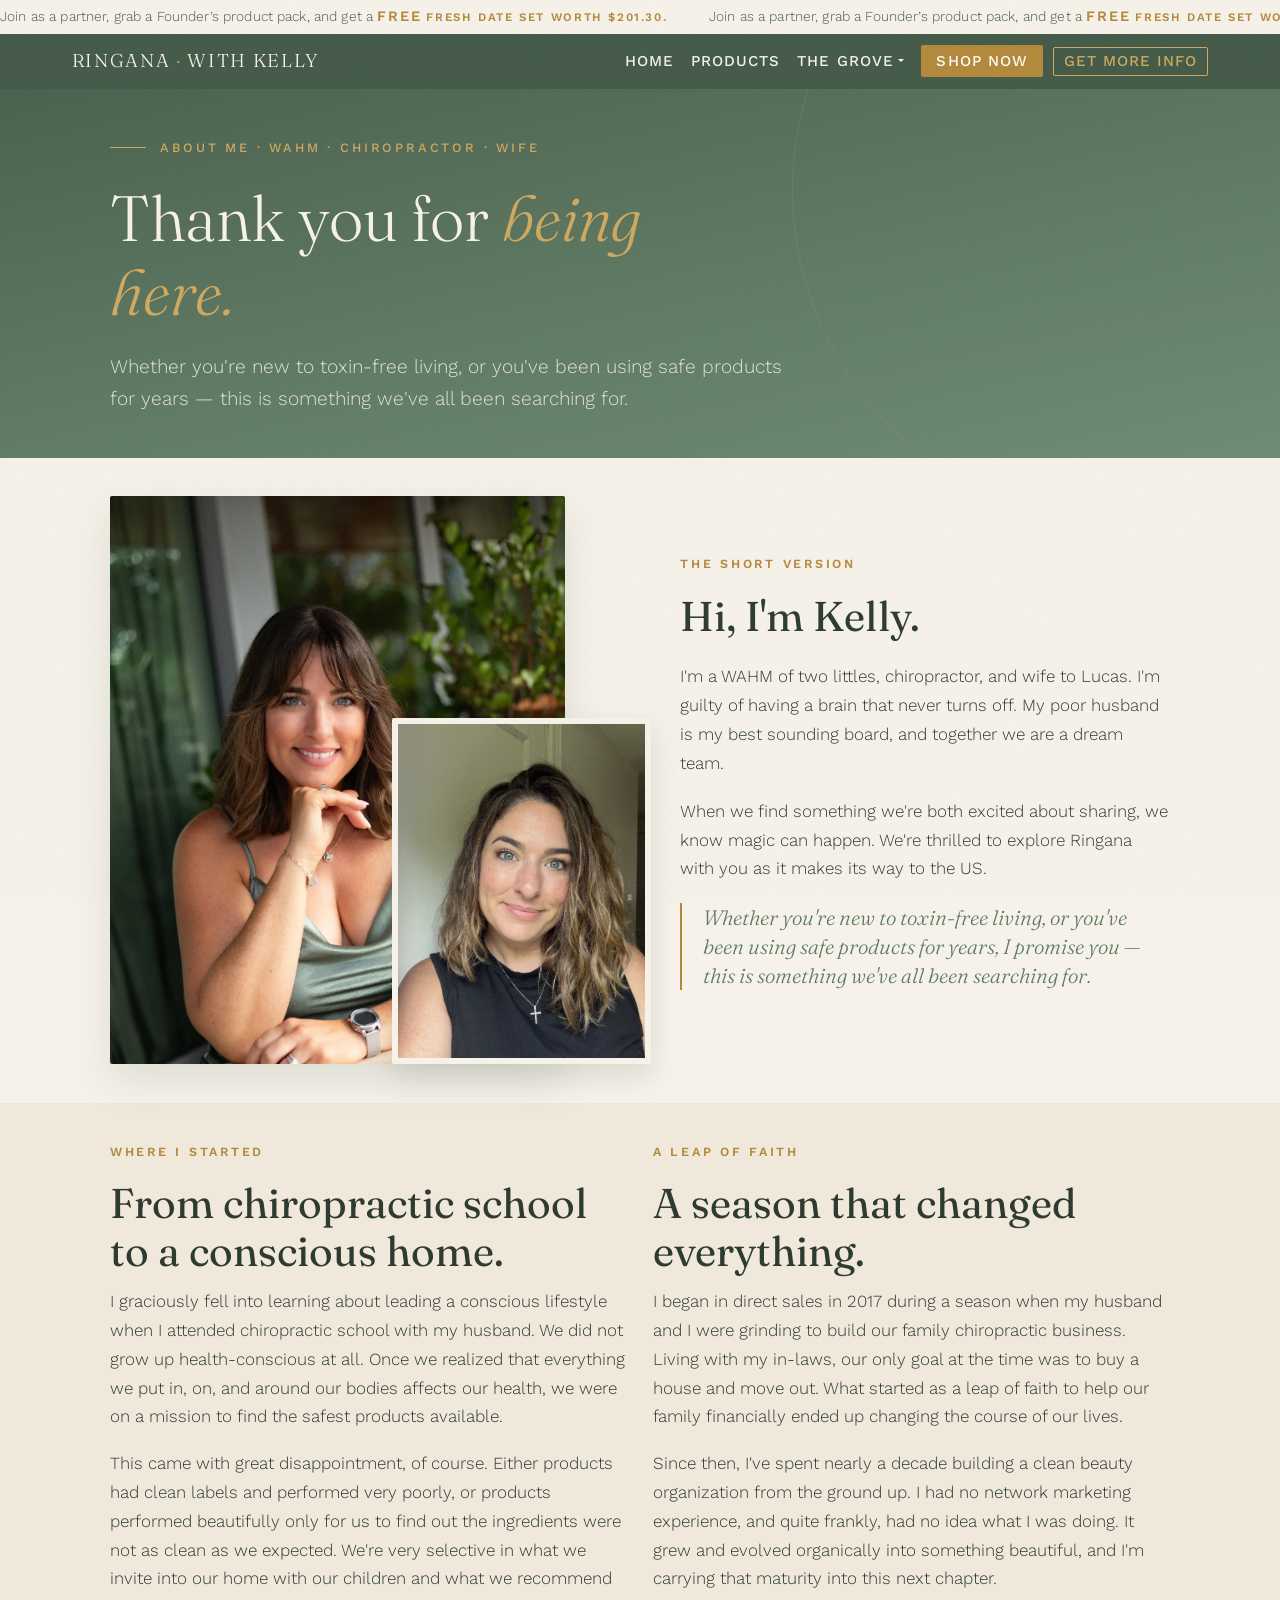
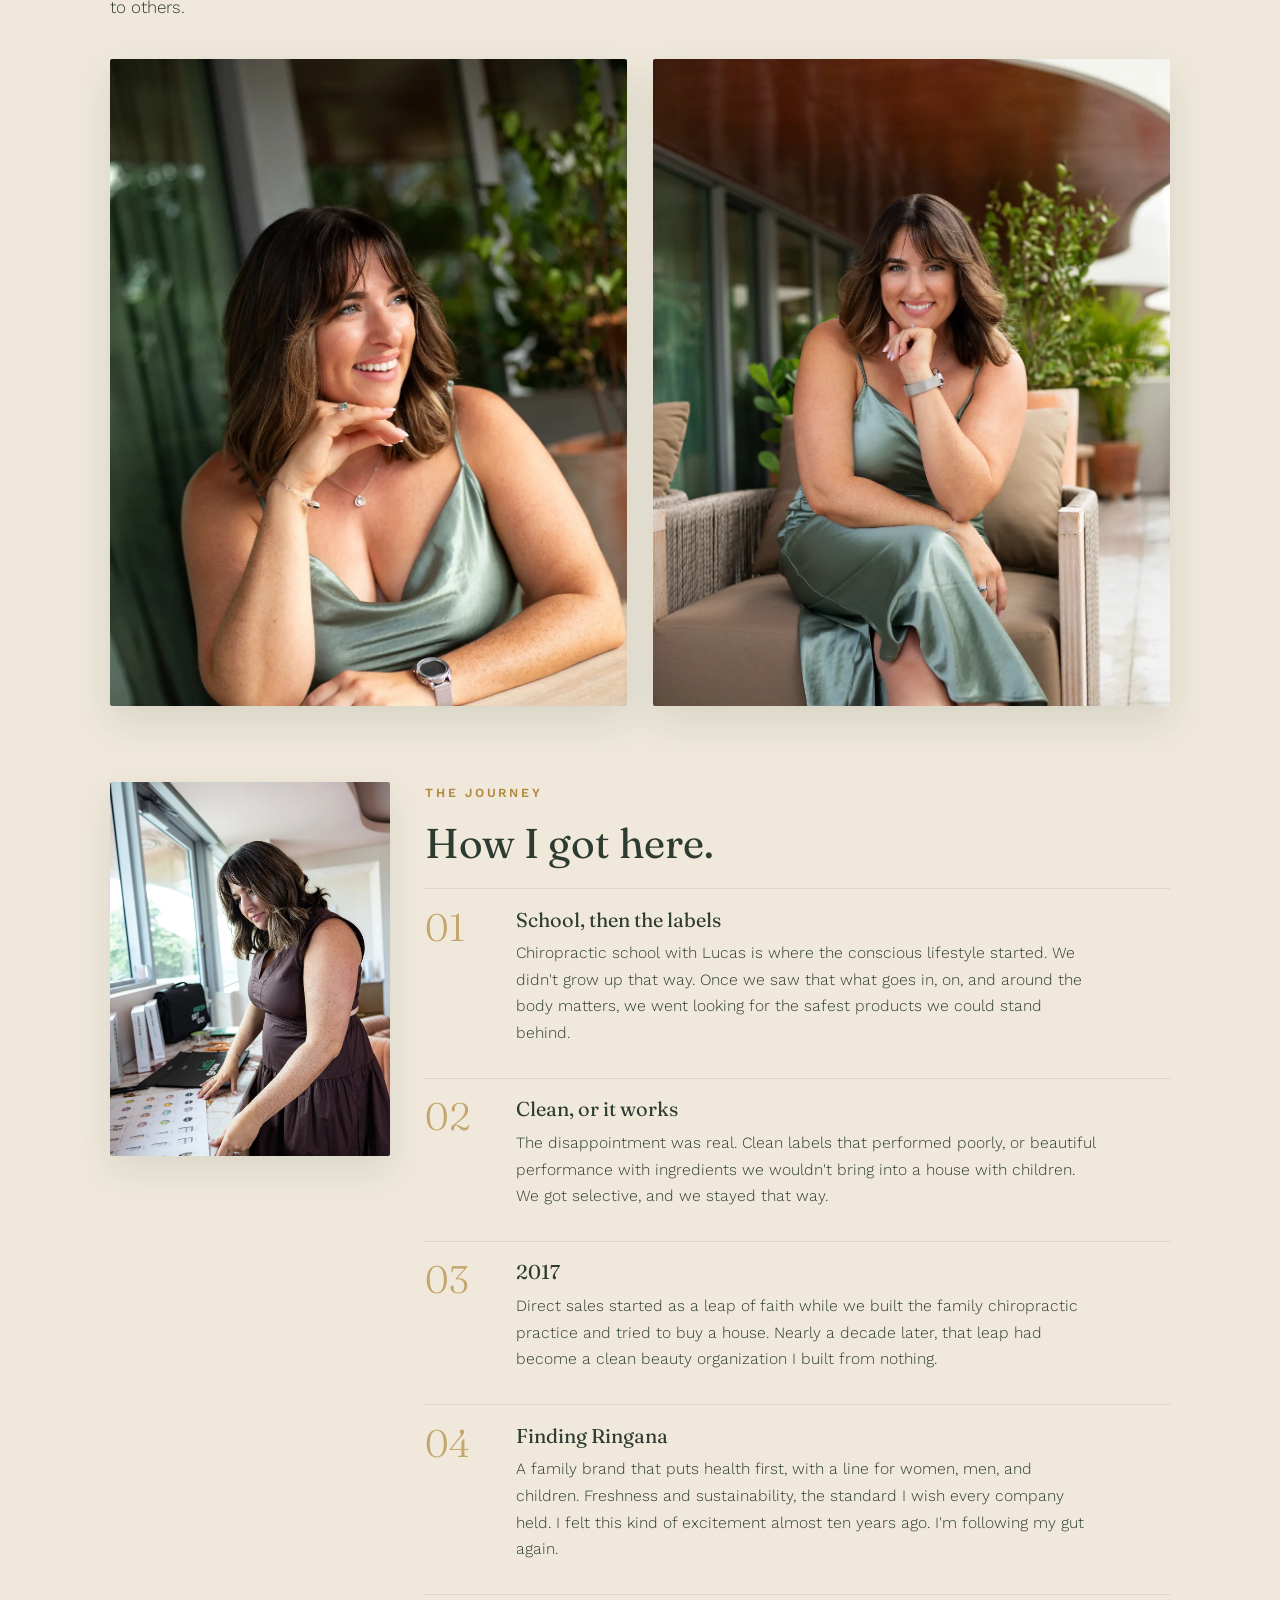
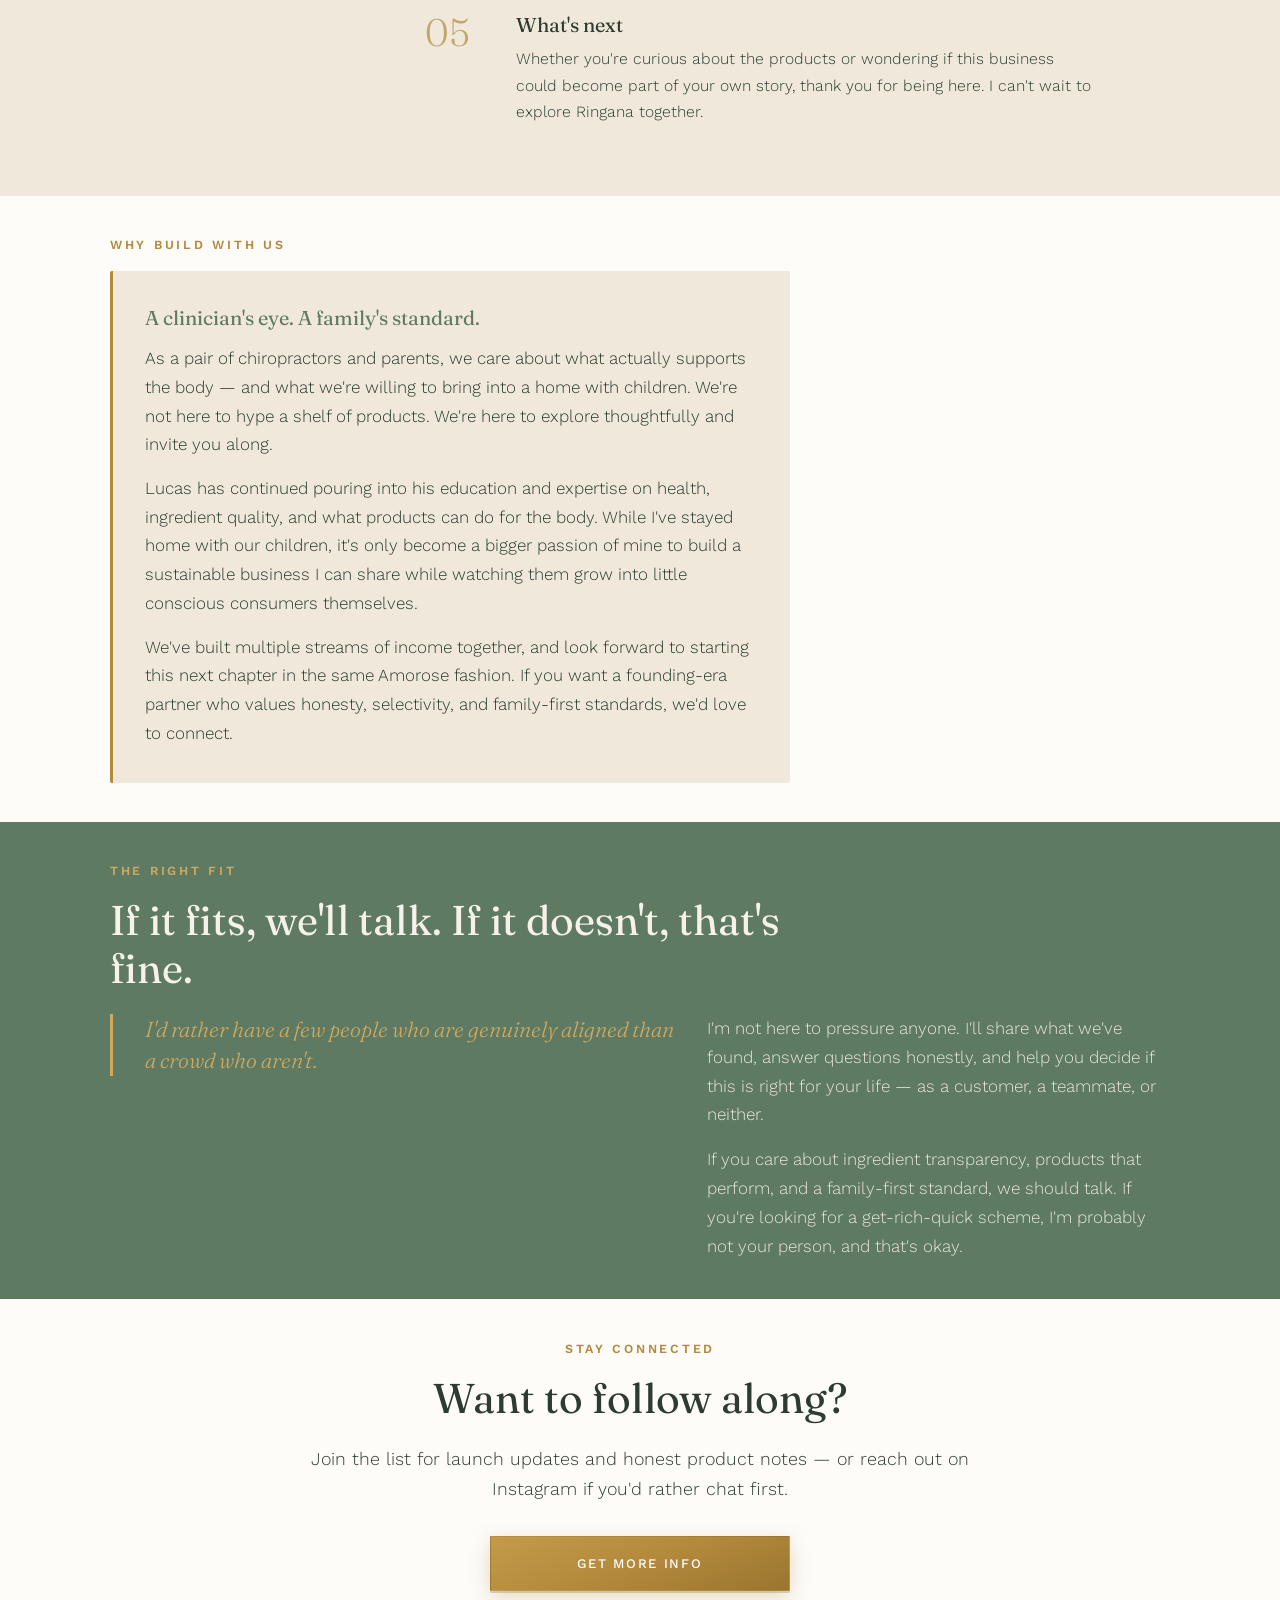
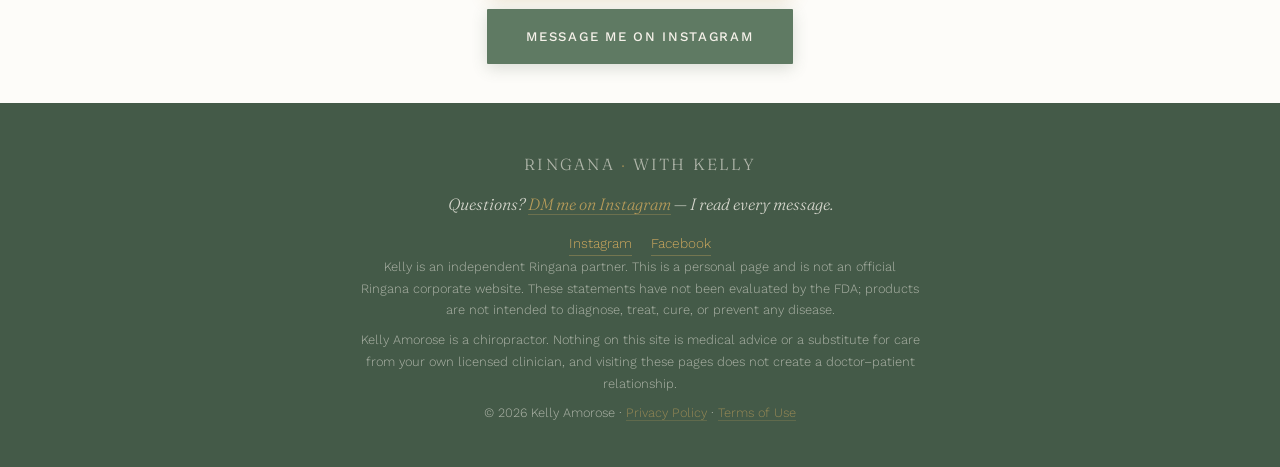
==== commit 39435e43: "Add Kelly's new portraits to the about page." ====
--- a/about.html
+++ b/about.html
@@ -25,7 +25,7 @@
 <meta name="twitter:description" content="Kelly Amorose is an independent Ringana partner in the US, behind Kelly Amorose and Kelly Amorose.">
 <meta name="twitter:image" content="https://thefreshgrove.team/ringana-with-kelly/og-image.jpg?v=20260824">
 <meta name="twitter:image:alt" content="Kelly Amorose — clean beauty educator and Ringana partner">
-<link rel="preload" as="image" href="kelly-portrait.webp" type="image/webp">
+<link rel="preload" as="image" href="kelly-smile.webp" type="image/webp">
 <meta name="theme-color" content="#445a48">
 <link rel="icon" href="favicon.svg" type="image/svg+xml">
 <link rel="preconnect" href="https://fonts.googleapis.com">
@@ -595,7 +595,7 @@
     <div class="story-intro">
       <div class="about-collage">
         <div class="shot-family">
-          <img src="kelly-portrait-warm.webp" alt="Kelly Amorose smiling" fetchpriority="high" decoding="async" width="1200" height="1600">
+          <img src="kelly-smile.webp" alt="Kelly Amorose smiling" fetchpriority="high" decoding="async" width="1067" height="1600">
         </div>
         <div class="shot-portrait">
           <img src="kelly-portrait.webp" alt="Dr. Kelly Amorose" decoding="async" width="1200" height="1600">
@@ -628,10 +628,10 @@
         <p>Since then, I've spent nearly a decade building a clean beauty organization from the ground up. I had no network marketing experience, and quite frankly, had no idea what I was doing. It grew and evolved organically into something beautiful, and I'm carrying that maturity into this next chapter.</p>
       </div>
       <div class="life-photo">
-        <img src="kelly-portrait-alt.webp" alt="Kelly Amorose" loading="lazy" decoding="async" width="1200" height="1600">
+        <img src="kelly-glance.webp" alt="Kelly Amorose" loading="lazy" decoding="async" width="1067" height="1600">
       </div>
       <div class="life-photo">
-        <img src="kelly-portrait.webp" alt="Dr. Kelly Amorose" loading="lazy" decoding="async" width="1200" height="1600">
+        <img src="kelly-seated.webp" alt="Kelly Amorose seated outdoors" loading="lazy" decoding="async" width="1067" height="1600" style="object-position:50% 32%;">
       </div>
     </div>
   </div>
@@ -641,7 +641,7 @@
   <div class="container">
     <div class="journey">
       <div class="journey-photo">
-        <img src="kelly-portrait-warm.webp" alt="Kelly Amorose smiling" loading="lazy" decoding="async" width="1200" height="1600">
+        <img src="kelly-table.webp" alt="Kelly Amorose with the Ringana lineup" loading="lazy" decoding="async" width="1067" height="1600" style="object-position:68% 32%;">
       </div>
       <div>
         <p class="eyebrow">The Journey</p>
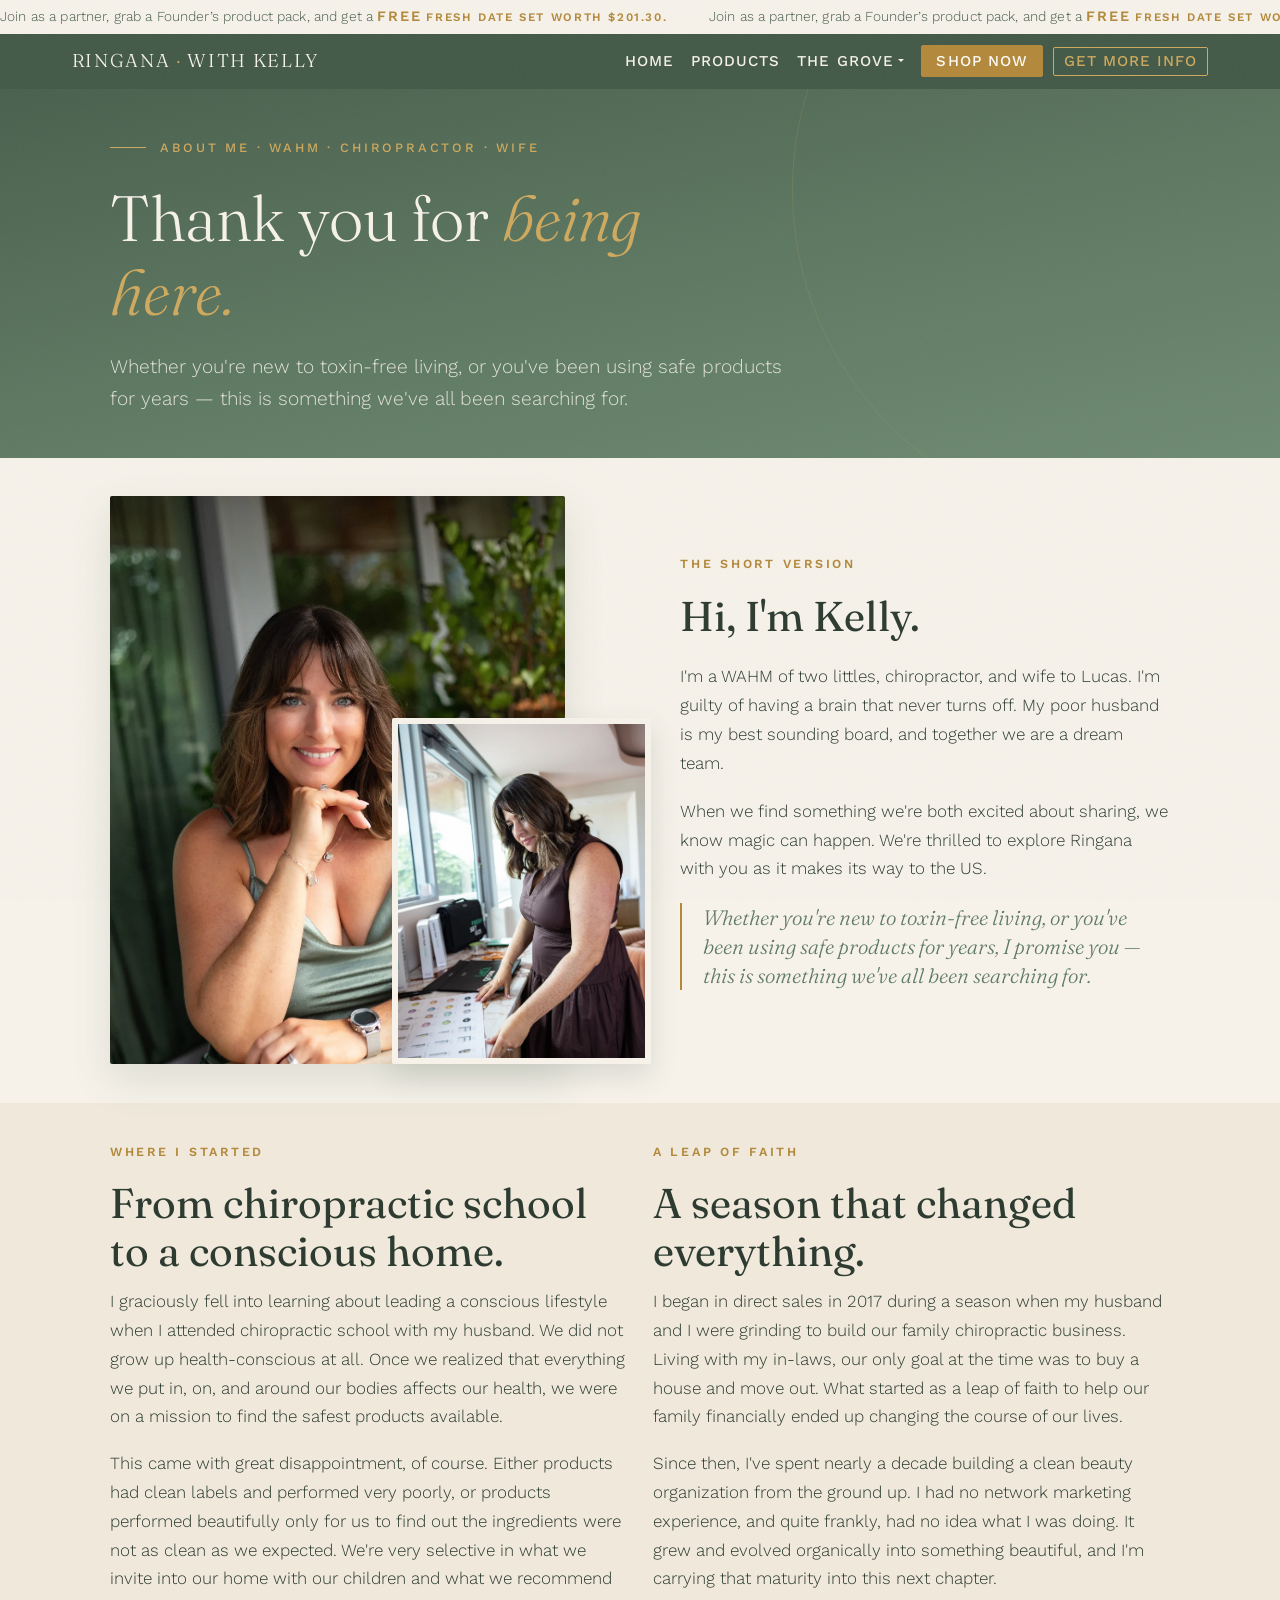
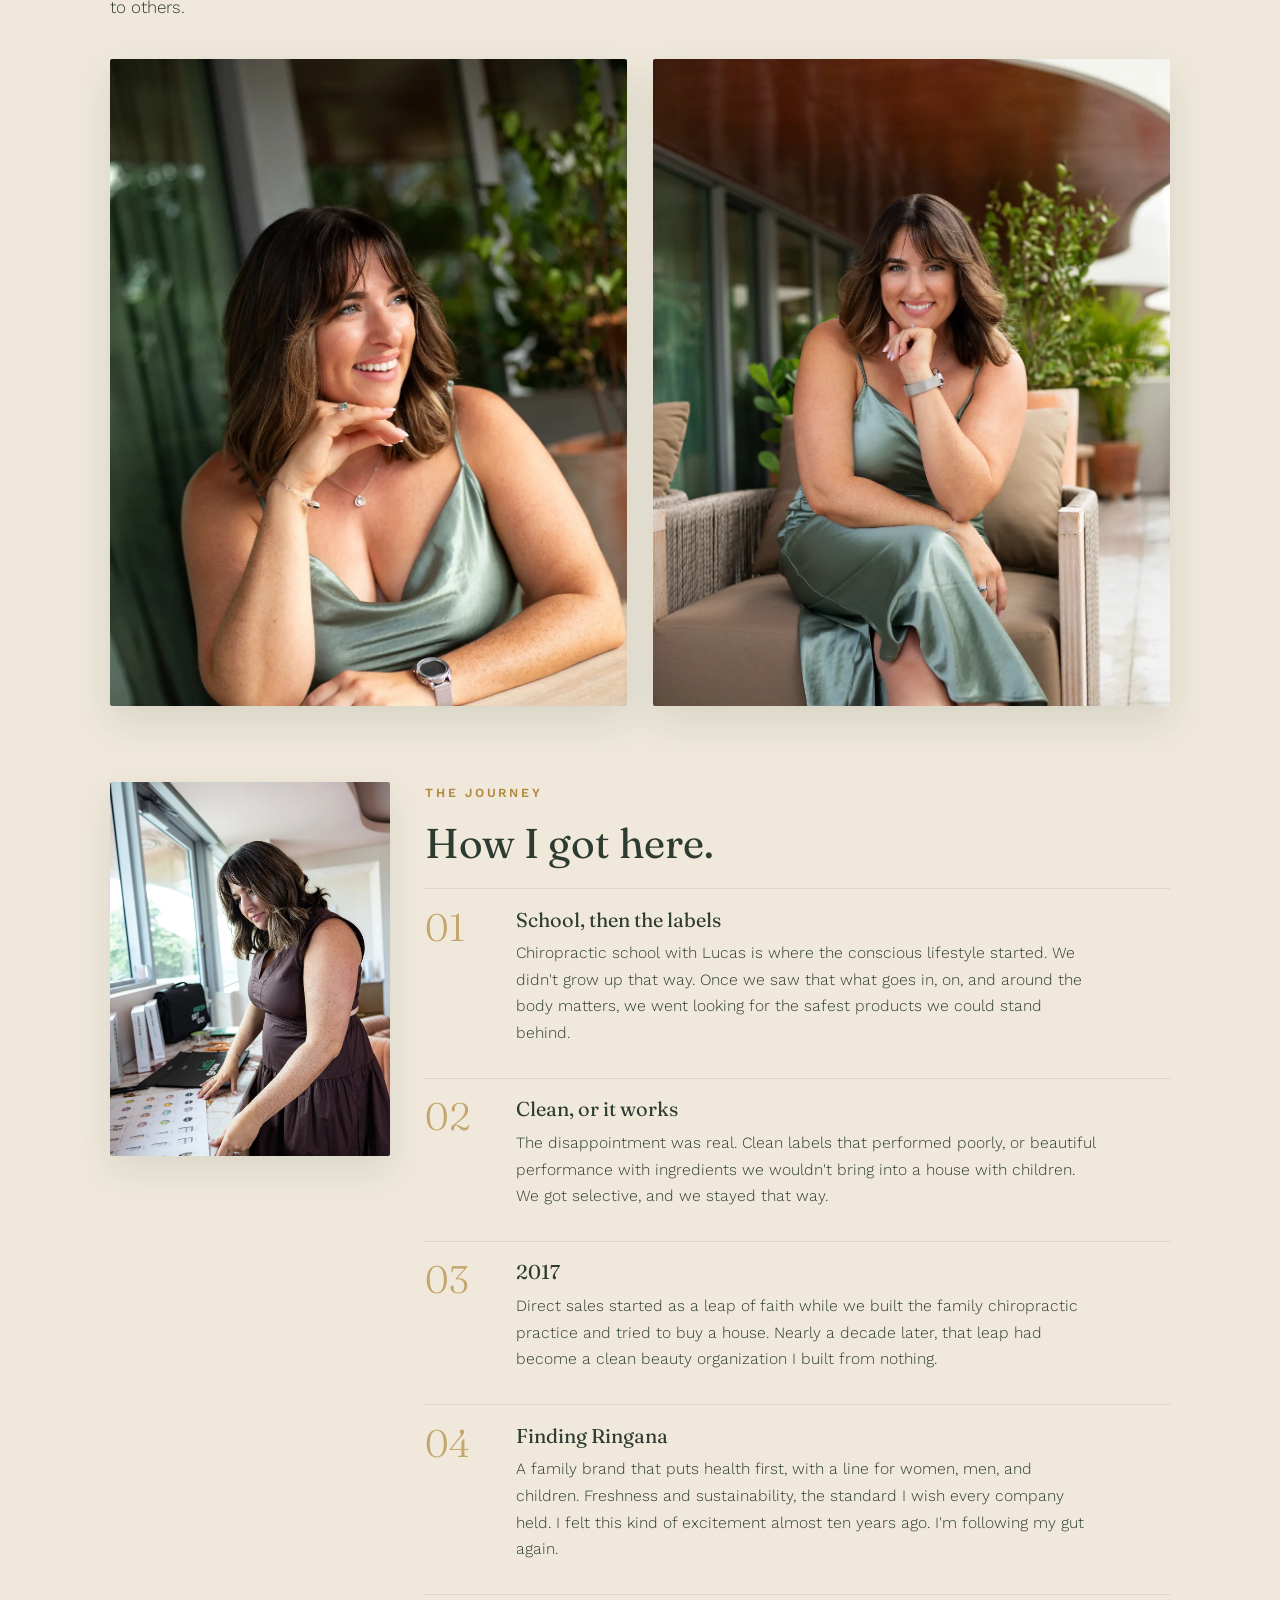
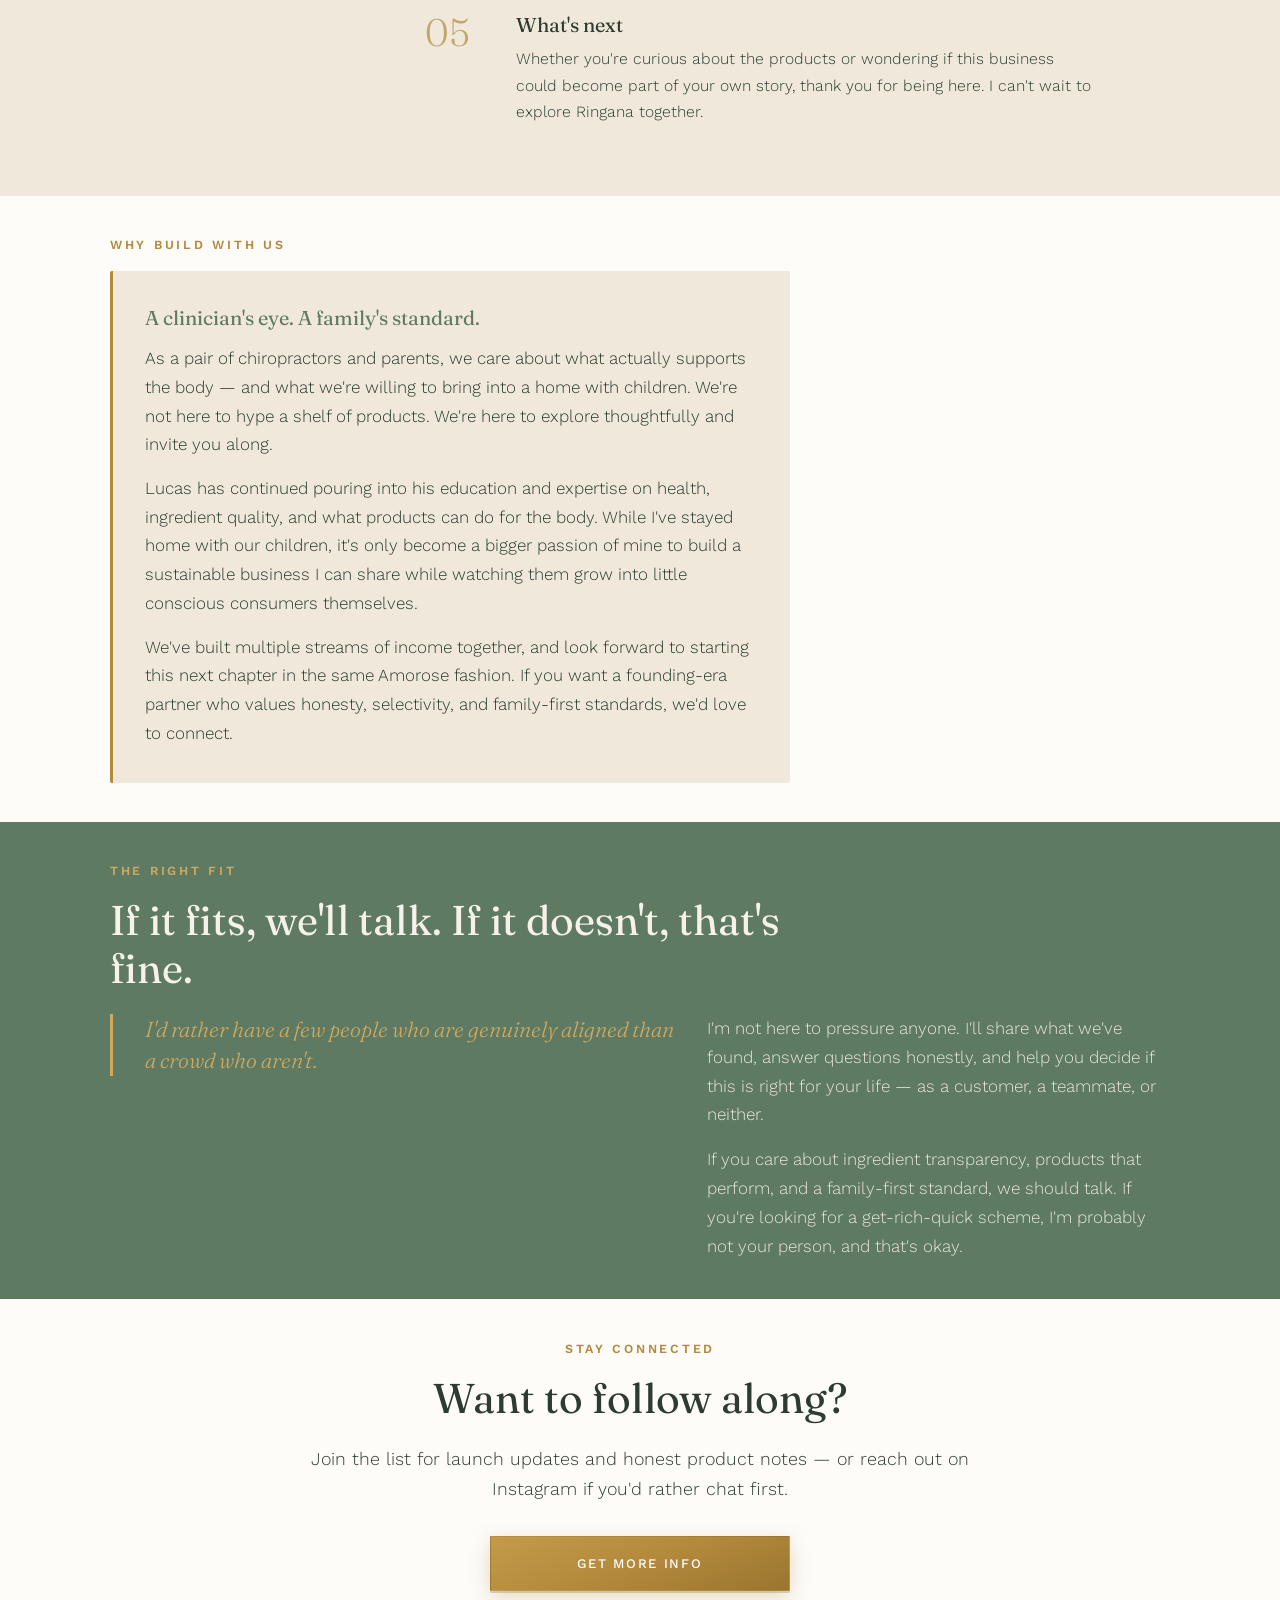
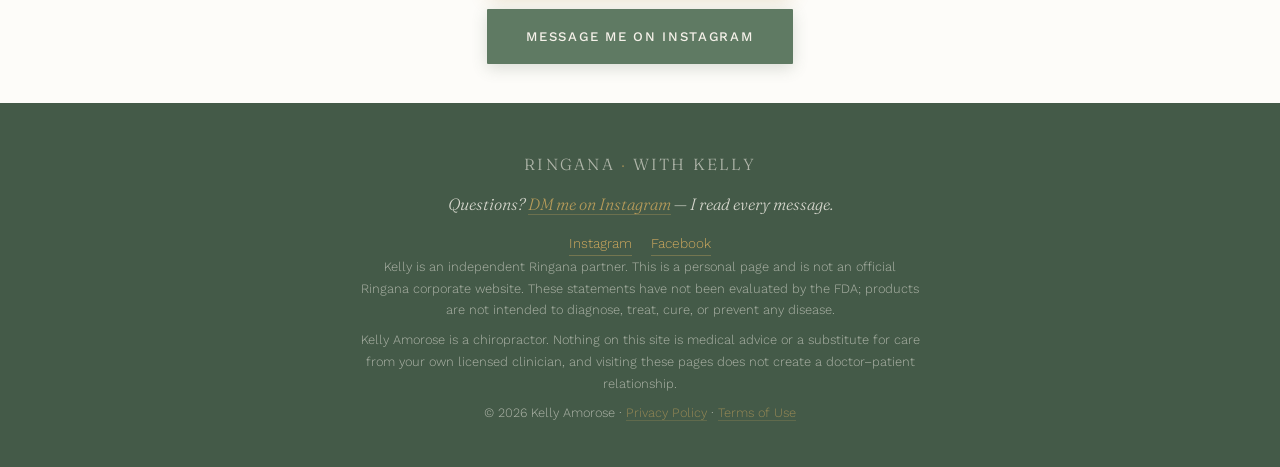
==== commit 7fcbf942: "Use Kelly's product photo in the about-page inset. Co-authored-by: Cursor <cursoragent@cursor.com>" ====
--- a/about.html
+++ b/about.html
@@ -598,7 +598,7 @@
           <img src="kelly-smile.webp" alt="Kelly Amorose smiling" fetchpriority="high" decoding="async" width="1067" height="1600">
         </div>
         <div class="shot-portrait">
-          <img src="kelly-portrait.webp" alt="Dr. Kelly Amorose" decoding="async" width="1200" height="1600">
+          <img src="kelly-table.webp" alt="Kelly Amorose with the Ringana lineup" decoding="async" width="1067" height="1600" style="object-position:50% 42%;">
         </div>
       </div>
       <div>
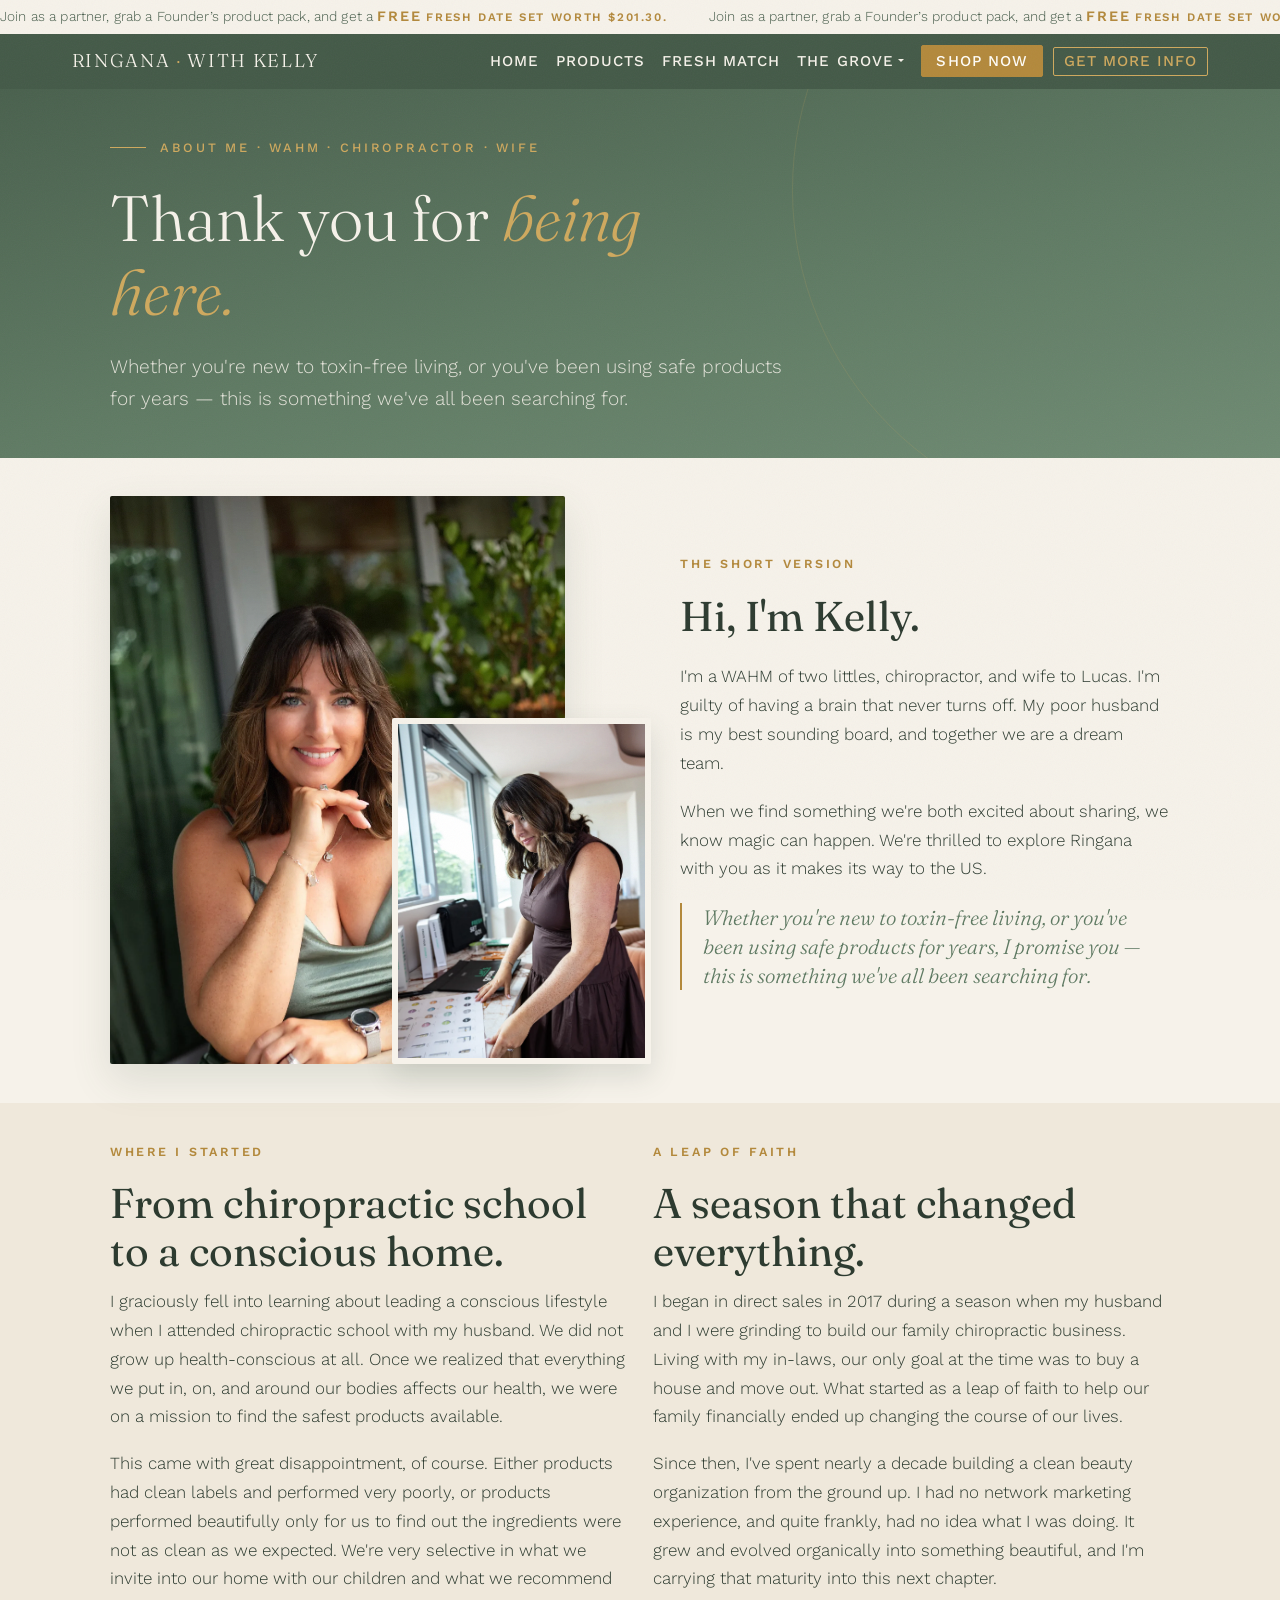
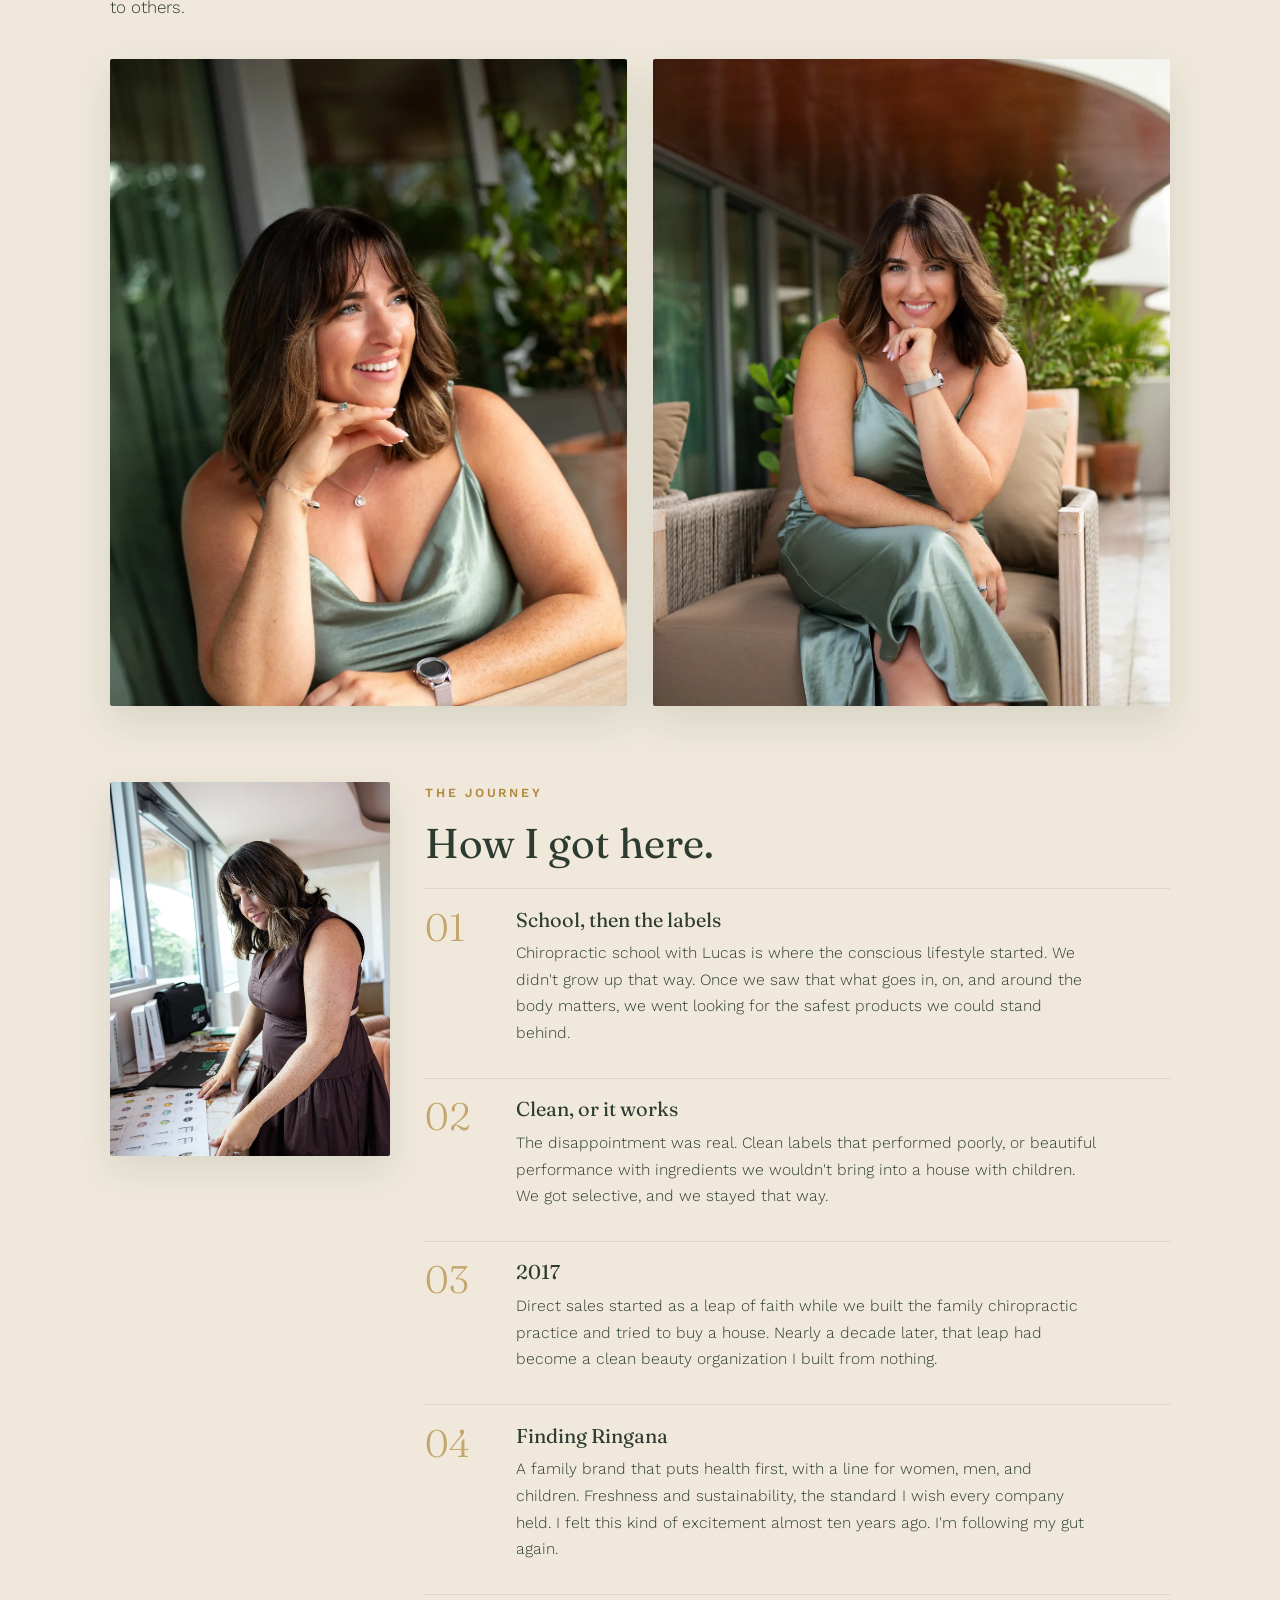
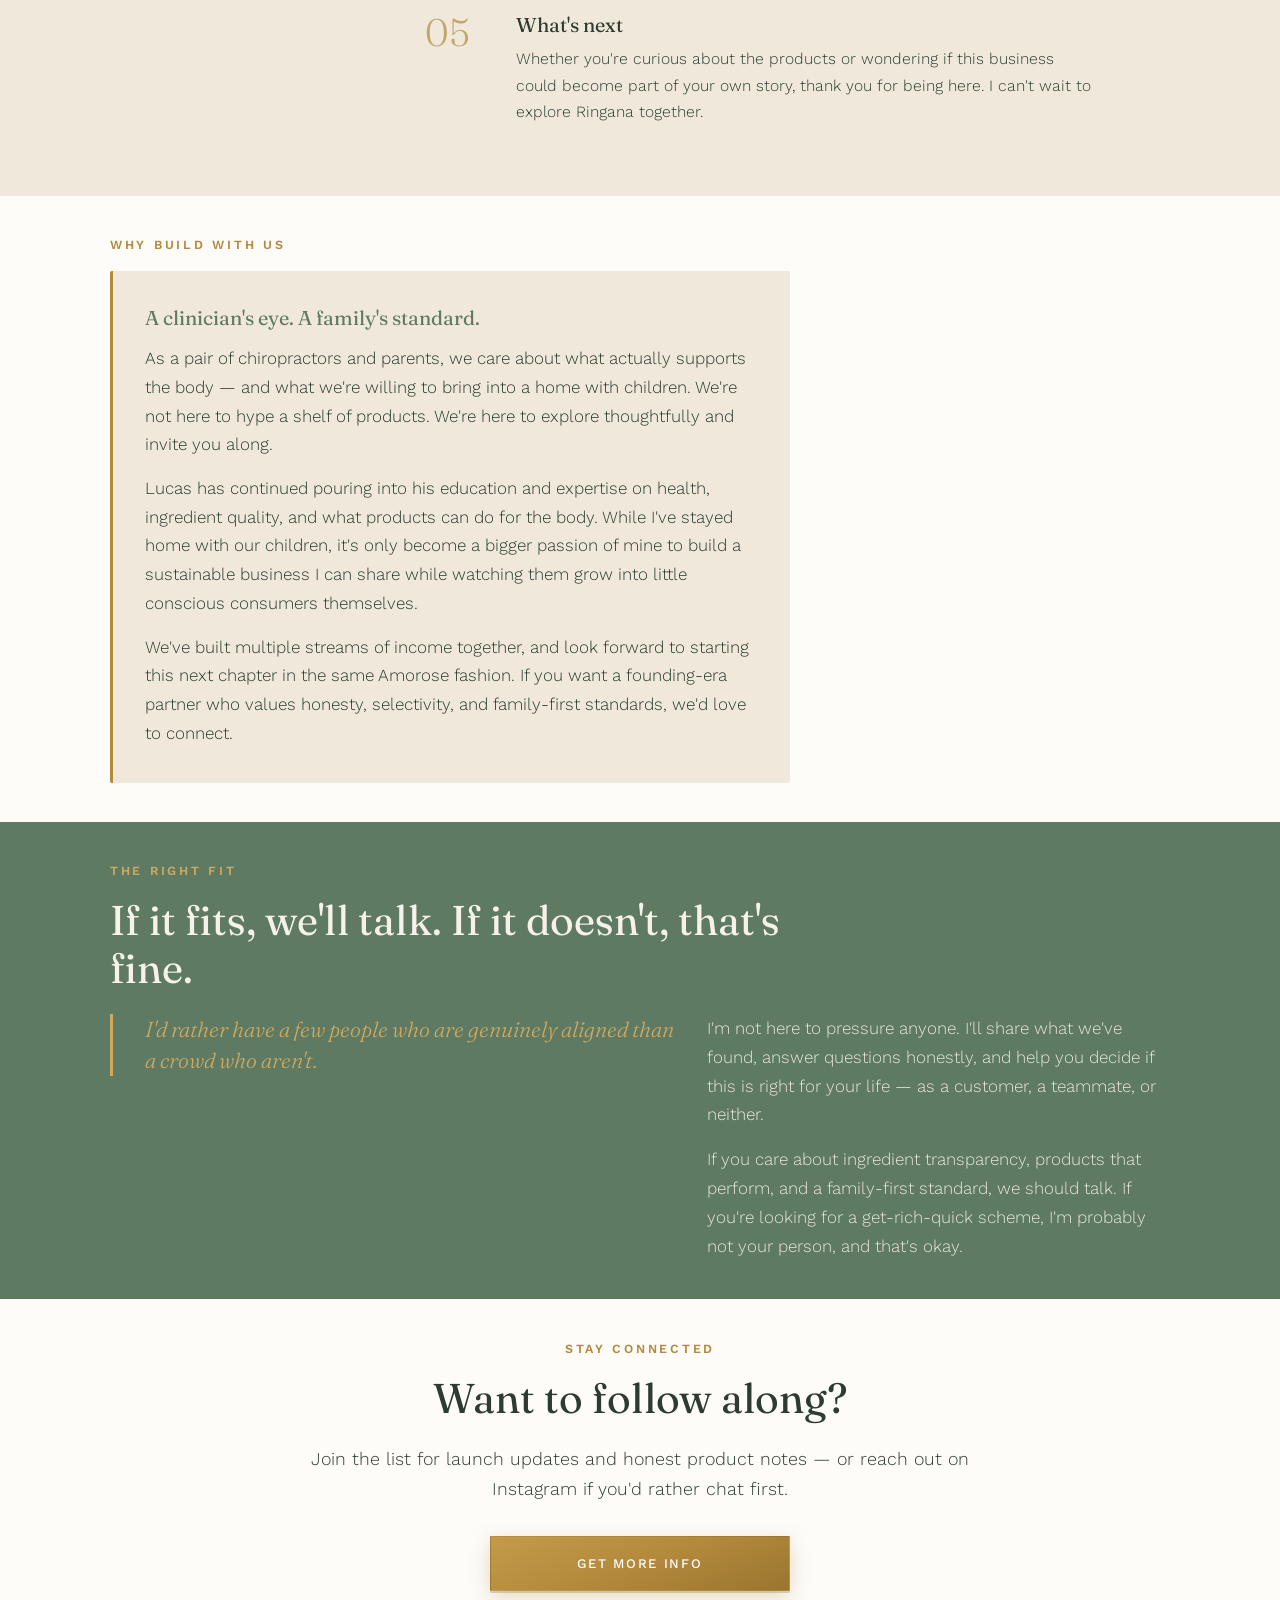
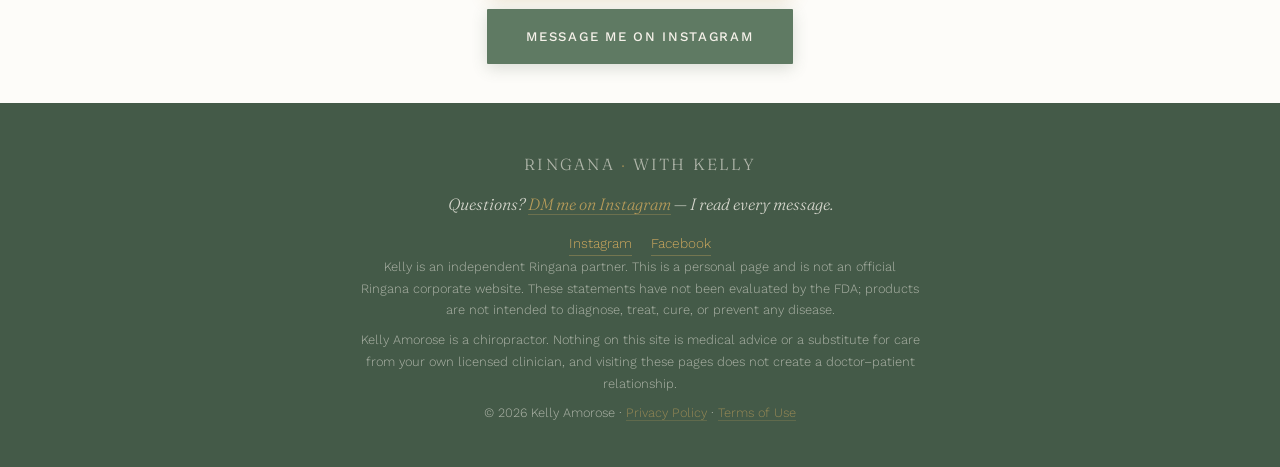
==== commit cf15db15: "Add Kelly's Fresh Match quiz and take the favorites slider off her homepage. Co-authored-by: Cursor " ====
--- a/about.html
+++ b/about.html
@@ -48,7 +48,7 @@
       "name": "Kelly Amorose",
       "alternateName": ["Kelly", "Kelly Amorose"],
       "url": "https://thefreshgrove.team/ringana-with-kelly/about.html",
-      "image": "https://thefreshgrove.team/ringana-with-kelly/kelly-portrait.webp",
+      "image": "https://thefreshgrove.team/ringana-with-kelly/kelly-smile.webp",
       "jobTitle": "Independent Ringana Partner",
       "description": "Clean beauty educator behind Kelly Amorose and Kelly Amorose. Seven years helping people swap toxic products; now building Ringana's American founding team.",
       "sameAs": [
@@ -512,7 +512,7 @@
 html.is-inapp .site-nav{flex-wrap:nowrap;}
 /* CORE:END css */
 </style>
-<link rel="stylesheet" href="site-extra.css?v=36">
+<link rel="stylesheet" href="site-extra.css?v=37">
 <script src="grove-nav.js?v=2" defer></script>
 
 <style>
@@ -564,6 +564,7 @@
     <nav class="site-nav" aria-label="Primary">
       <a href="index.html">Home</a>
       <a href="products.html">Products</a>
+      <a class="nav-quiz" id="quizNav" href="https://quiz.thefreshgrove.team/?shop=amorose.ringana.us&code=drkelly&with=kelly-amorose&who=Kelly&look=grove&fonts=fraunces&corners=sharp" target="_blank" rel="noopener">Fresh Match</a>
       <div class="nav-drop">
         <button type="button" class="nav-plan" aria-expanded="false" aria-haspopup="true">The Grove</button>
         <div class="nav-menu">
@@ -833,5 +834,18 @@
 /* CLIENT:END js-optin */
 
 </script>
+<div class="quiz-prompt" id="quizPrompt" hidden>
+  <button type="button" class="quiz-prompt-back" id="quizPromptDismiss" aria-label="Not now"></button>
+  <div class="quiz-prompt-card" role="dialog" aria-modal="true" aria-labelledby="quizPromptTitle">
+    <p class="quiz-prompt-kicker">The Fresh Match</p>
+    <h2 id="quizPromptTitle">Not sure where to start?</h2>
+    <p>A few questions, then a short list that opens on this shop.</p>
+    <div class="quiz-prompt-actions">
+      <a class="btn btn-brass" id="quizPromptGo" href="https://quiz.thefreshgrove.team/?shop=amorose.ringana.us&code=drkelly&with=kelly-amorose&who=Kelly&look=grove&fonts=fraunces&corners=sharp" target="_blank" rel="noopener">Get your Fresh Match</a>
+      <button type="button" class="btn btn-ghost" id="quizPromptLater">Not now</button>
+    </div>
+  </div>
+</div>
+<script src="quiz-door.js?v=1" defer></script>
 </body>
 </html>
--- a/site-extra.css
+++ b/site-extra.css
@@ -1190,3 +1190,85 @@
 .letter-form .formkit-background{display:none !important;}
 .letter-form .formkit-header,.letter-form .formkit-subheader,.letter-form .formkit-guarantee{display:none !important;}
 .letter-form [data-style=minimal]{padding:0 !important;}
+
+.quiz-prompt{
+  position:fixed;
+  inset:0;
+  z-index:200;
+  display:grid;
+  place-items:center;
+  padding:1.25rem;
+}
+.quiz-prompt[hidden]{display:none;}
+.quiz-prompt-back{
+  position:absolute;
+  inset:0;
+  border:0;
+  background:rgba(28,40,28,.46);
+  cursor:pointer;
+}
+.quiz-prompt-card{
+  position:relative;
+  width:min(24rem,100%);
+  background:#f6f1e7;
+  color:#1c3227;
+  border-radius:22px;
+  padding:1.35rem 1.3rem 1.15rem;
+  box-shadow:0 22px 50px rgba(20,32,24,.28);
+  text-align:left;
+}
+.quiz-prompt-kicker{
+  margin:0 0 .35rem;
+  font-family:'Work Sans',sans-serif;
+  font-size:.68rem;
+  letter-spacing:.16em;
+  text-transform:uppercase;
+  color:#9a7530;
+}
+.quiz-prompt-card h2{
+  margin:0 0 .45rem;
+  font-family:'Fraunces',serif;
+  font-size:1.65rem;
+  line-height:1.15;
+  font-weight:500;
+  color:#1c3227;
+}
+.quiz-prompt-card p{
+  margin:0;
+  font-family:'Work Sans',sans-serif;
+  font-weight:400;
+  line-height:1.5;
+}
+.quiz-prompt-actions{
+  display:flex;
+  flex-wrap:wrap;
+  gap:.55rem;
+  margin-top:1.05rem;
+}
+.quiz-prompt-actions .btn{
+  display:inline-flex;
+  align-items:center;
+  justify-content:center;
+  text-decoration:none;
+  border-radius:2px;
+  letter-spacing:.12em;
+  text-transform:uppercase;
+  font-family:'Work Sans',sans-serif;
+  font-size:.74rem;
+  font-weight:500;
+  padding:.85rem 1.15rem;
+  border:1px solid transparent;
+  cursor:pointer;
+  background:transparent;
+  color:#1c3227;
+}
+.quiz-prompt-actions .btn-brass{
+  background:#b3893c;
+  color:#fff;
+  border-color:#b3893c;
+}
+.quiz-prompt-actions .btn-ghost{
+  border:1.5px solid rgba(28,50,39,.35);
+  color:#1c3227;
+  background:transparent;
+}
